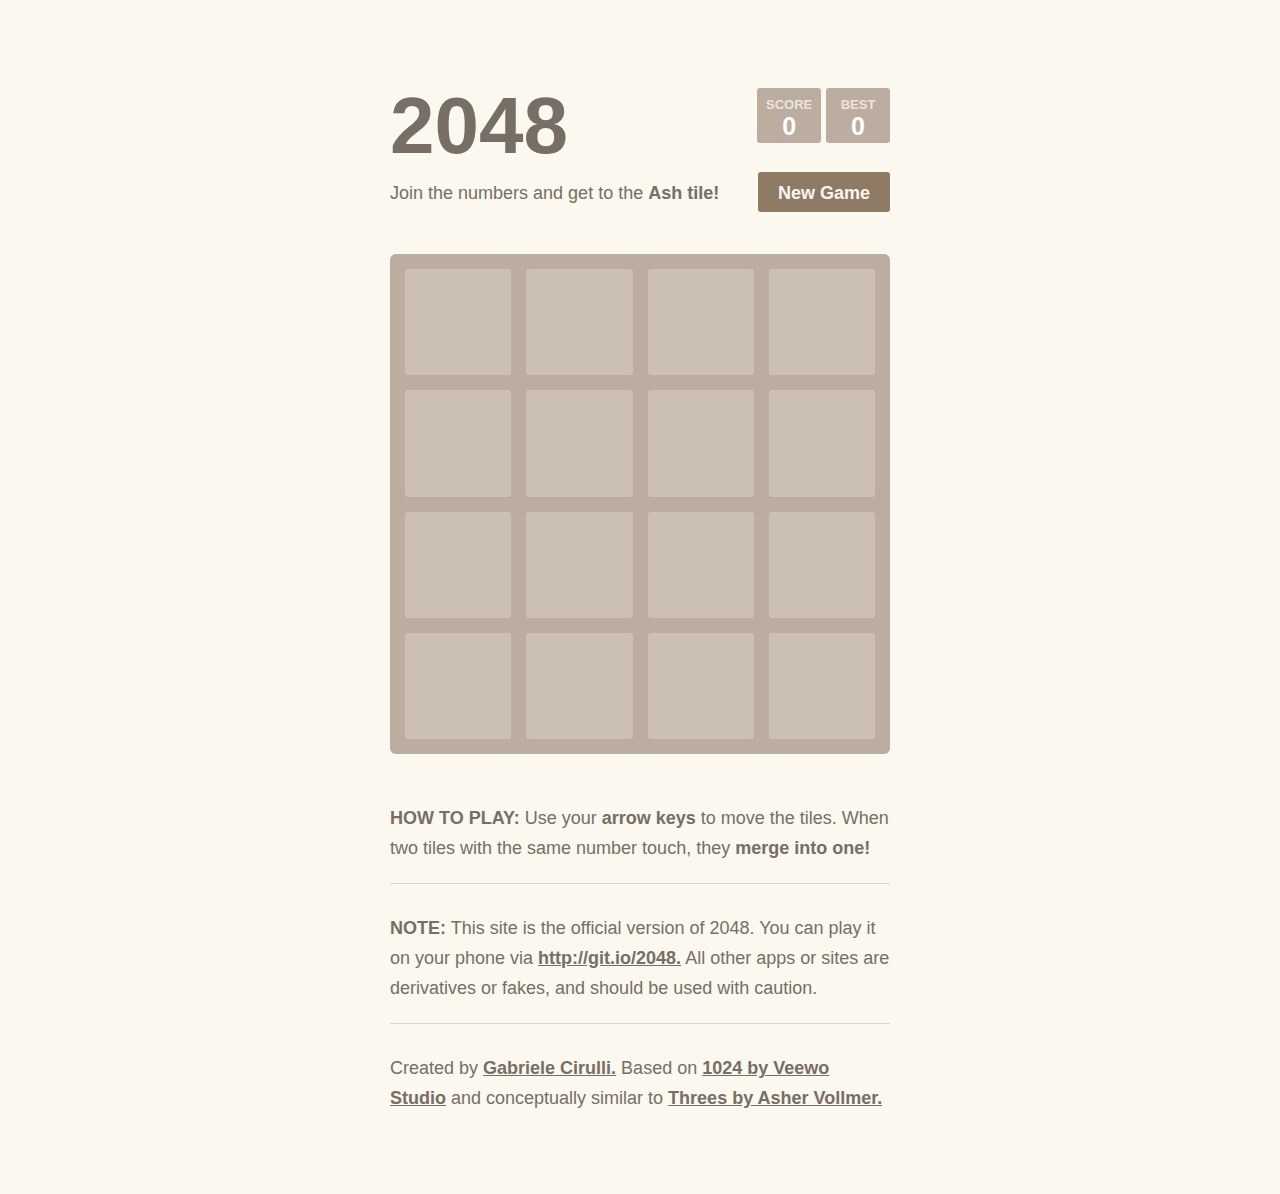
==== index.html @ f0ab25ad "Update index.html" ====
<!DOCTYPE html>
<html>
<head>
  <meta charset="utf-8">
  <title>2048</title>

  <link href="style/main.css" rel="stylesheet" type="text/css">
  <link rel="shortcut icon" href="favicon.ico">
  <link rel="apple-touch-icon" href="meta/apple-touch-icon.png">
  <link rel="apple-touch-startup-image" href="meta/apple-touch-startup-image-640x1096.png" media="(device-width: 320px) and (device-height: 568px) and (-webkit-device-pixel-ratio: 2)"> <!-- iPhone 5+ -->
  <link rel="apple-touch-startup-image" href="meta/apple-touch-startup-image-640x920.png"  media="(device-width: 320px) and (device-height: 480px) and (-webkit-device-pixel-ratio: 2)"> <!-- iPhone, retina -->
  <meta name="apple-mobile-web-app-capable" content="yes">
  <meta name="apple-mobile-web-app-status-bar-style" content="black">

  <meta name="HandheldFriendly" content="True">
  <meta name="MobileOptimized" content="320">
  <meta name="viewport" content="width=device-width, target-densitydpi=160dpi, initial-scale=1.0, maximum-scale=1, user-scalable=no, minimal-ui">
</head>
<body>
  <div class="container">
    <div class="heading">
      <h1 class="title">2048</h1>
      <div class="scores-container">
        <div class="score-container">0</div>
        <div class="best-container">0</div>
      </div>
    </div>

    <div class="above-game">
      <p class="game-intro">Join the numbers and get to the <strong>Ash tile!</strong></p>
      <a class="restart-button">New Game</a>
    </div>

    <div class="game-container">
      <div class="game-message">
        <p></p>
        <div class="lower">
	        <a class="keep-playing-button">Keep going</a>
          <a class="retry-button">Try again</a>
        </div>
      </div>

      <div class="grid-container">
        <div class="grid-row">
          <div class="grid-cell"></div>
          <div class="grid-cell"></div>
          <div class="grid-cell"></div>
          <div class="grid-cell"></div>
        </div>
        <div class="grid-row">
          <div class="grid-cell"></div>
          <div class="grid-cell"></div>
          <div class="grid-cell"></div>
          <div class="grid-cell"></div>
        </div>
        <div class="grid-row">
          <div class="grid-cell"></div>
          <div class="grid-cell"></div>
          <div class="grid-cell"></div>
          <div class="grid-cell"></div>
        </div>
        <div class="grid-row">
          <div class="grid-cell"></div>
          <div class="grid-cell"></div>
          <div class="grid-cell"></div>
          <div class="grid-cell"></div>
        </div>
      </div>

      <div class="tile-container">

      </div>
    </div>

    <p class="game-explanation">
      <strong class="important">How to play:</strong> Use your <strong>arrow keys</strong> to move the tiles. When two tiles with the same number touch, they <strong>merge into one!</strong>
    </p>
    <hr>
    <p>
    <strong class="important">Note:</strong> This site is the official version of 2048. You can play it on your phone via <a href="http://git.io/2048">http://git.io/2048.</a> All other apps or sites are derivatives or fakes, and should be used with caution.
    </p>
    <hr>
    <p>
    Created by <a href="http://gabrielecirulli.com" target="_blank">Gabriele Cirulli.</a> Based on <a href="https://itunes.apple.com/us/app/1024!/id823499224" target="_blank">1024 by Veewo Studio</a> and conceptually similar to <a href="http://asherv.com/threes/" target="_blank">Threes by Asher Vollmer.</a>
    </p>
  </div>

  <script src="js/bind_polyfill.js"></script>
  <script src="js/classlist_polyfill.js"></script>
  <script src="js/animframe_polyfill.js"></script>
  <script src="js/keyboard_input_manager.js"></script>
  <script src="js/html_actuator.js"></script>
  <script src="js/grid.js"></script>
  <script src="js/tile.js"></script>
  <script src="js/local_storage_manager.js"></script>
  <script src="js/game_manager.js"></script>
  <script src="js/application.js"></script>
</body>
</html>
---- style/main.css ----
@import url(fonts/clear-sans.css);
html, body {
  margin: 0;
  padding: 0;
  background: #faf8ef;
  color: #776e65;
  font-family: "Clear Sans", "Helvetica Neue", Arial, sans-serif;
  font-size: 18px; }

body {
  margin: 80px 0; }

.heading:after {
  content: "";
  display: block;
  clear: both; }

h1.title {
  font-size: 80px;
  font-weight: bold;
  margin: 0;
  display: block;
  float: left; }

@-webkit-keyframes move-up {
  0% {
    top: 25px;
    opacity: 1; }

  100% {
    top: -50px;
    opacity: 0; } }
@-moz-keyframes move-up {
  0% {
    top: 25px;
    opacity: 1; }

  100% {
    top: -50px;
    opacity: 0; } }
@keyframes move-up {
  0% {
    top: 25px;
    opacity: 1; }

  100% {
    top: -50px;
    opacity: 0; } }
.scores-container {
  float: right;
  text-align: right; }

.score-container, .best-container {
  position: relative;
  display: inline-block;
  background: #bbada0;
  padding: 15px 25px;
  font-size: 25px;
  height: 25px;
  line-height: 47px;
  font-weight: bold;
  border-radius: 3px;
  color: white;
  margin-top: 8px;
  text-align: center; }
  .score-container:after, .best-container:after {
    position: absolute;
    width: 100%;
    top: 10px;
    left: 0;
    text-transform: uppercase;
    font-size: 13px;
    line-height: 13px;
    text-align: center;
    color: #eee4da; }
  .score-container .score-addition, .best-container .score-addition {
    position: absolute;
    right: 30px;
    color: red;
    font-size: 25px;
    line-height: 25px;
    font-weight: bold;
    color: rgba(119, 110, 101, 0.9);
    z-index: 100;
    -webkit-animation: move-up 600ms ease-in;
    -moz-animation: move-up 600ms ease-in;
    animation: move-up 600ms ease-in;
    -webkit-animation-fill-mode: both;
    -moz-animation-fill-mode: both;
    animation-fill-mode: both; }

.score-container:after {
  content: "Score"; }

.best-container:after {
  content: "Best"; }

p {
  margin-top: 0;
  margin-bottom: 10px;
  line-height: 1.65; }

a {
  color: #776e65;
  font-weight: bold;
  text-decoration: underline;
  cursor: pointer; }

strong.important {
  text-transform: uppercase; }

hr {
  border: none;
  border-bottom: 1px solid #d8d4d0;
  margin-top: 20px;
  margin-bottom: 30px; }

.container {
  width: 500px;
  margin: 0 auto; }

@-webkit-keyframes fade-in {
  0% {
    opacity: 0; }

  100% {
    opacity: 1; } }
@-moz-keyframes fade-in {
  0% {
    opacity: 0; }

  100% {
    opacity: 1; } }
@keyframes fade-in {
  0% {
    opacity: 0; }

  100% {
    opacity: 1; } }
.game-container {
  margin-top: 40px;
  position: relative;
  padding: 15px;
  cursor: default;
  -webkit-touch-callout: none;
  -ms-touch-callout: none;
  -webkit-user-select: none;
  -moz-user-select: none;
  -ms-user-select: none;
  -ms-touch-action: none;
  touch-action: none;
  background: #bbada0;
  border-radius: 6px;
  width: 500px;
  height: 500px;
  -webkit-box-sizing: border-box;
  -moz-box-sizing: border-box;
  box-sizing: border-box; }
  .game-container .game-message {
    display: none;
    position: absolute;
    top: 0;
    right: 0;
    bottom: 0;
    left: 0;
    background: rgba(238, 228, 218, 0.5);
    z-index: 100;
    text-align: center;
    -webkit-animation: fade-in 800ms ease 1200ms;
    -moz-animation: fade-in 800ms ease 1200ms;
    animation: fade-in 800ms ease 1200ms;
    -webkit-animation-fill-mode: both;
    -moz-animation-fill-mode: both;
    animation-fill-mode: both; }
    .game-container .game-message p {
      font-size: 60px;
      font-weight: bold;
      height: 60px;
      line-height: 60px;
      margin-top: 222px; }
    .game-container .game-message .lower {
      display: block;
      margin-top: 59px; }
    .game-container .game-message a {
      display: inline-block;
      background: #8f7a66;
      border-radius: 3px;
      padding: 0 20px;
      text-decoration: none;
      color: #f9f6f2;
      height: 40px;
      line-height: 42px;
      margin-left: 9px; }
      .game-container .game-message a.keep-playing-button {
        display: none; }
    .game-container .game-message.game-won {
      background: rgba(237, 194, 46, 0.5);
      color: #f9f6f2; }
      .game-container .game-message.game-won a.keep-playing-button {
        display: inline-block; }
    .game-container .game-message.game-won, .game-container .game-message.game-over {
      display: block; }

.grid-container {
  position: absolute;
  z-index: 1; }

.grid-row {
  margin-bottom: 15px; }
  .grid-row:last-child {
    margin-bottom: 0; }
  .grid-row:after {
    content: "";
    display: block;
    clear: both; }

.grid-cell {
  width: 106.25px;
  height: 106.25px;
  margin-right: 15px;
  float: left;
  border-radius: 3px;
  background: rgba(238, 228, 218, 0.35); }
  .grid-cell:last-child {
    margin-right: 0; }

.tile-container {
  position: absolute;
  z-index: 2; }

.tile, .tile .tile-inner {
  width: 107px;
  height: 107px;
  line-height: 116.25px; }
.tile.tile-position-1-1 {
  -webkit-transform: translate(0px, 0px);
  -moz-transform: translate(0px, 0px);
  transform: translate(0px, 0px); }
.tile.tile-position-1-2 {
  -webkit-transform: translate(0px, 121px);
  -moz-transform: translate(0px, 121px);
  transform: translate(0px, 121px); }
.tile.tile-position-1-3 {
  -webkit-transform: translate(0px, 242px);
  -moz-transform: translate(0px, 242px);
  transform: translate(0px, 242px); }
.tile.tile-position-1-4 {
  -webkit-transform: translate(0px, 363px);
  -moz-transform: translate(0px, 363px);
  transform: translate(0px, 363px); }
.tile.tile-position-2-1 {
  -webkit-transform: translate(121px, 0px);
  -moz-transform: translate(121px, 0px);
  transform: translate(121px, 0px); }
.tile.tile-position-2-2 {
  -webkit-transform: translate(121px, 121px);
  -moz-transform: translate(121px, 121px);
  transform: translate(121px, 121px); }
.tile.tile-position-2-3 {
  -webkit-transform: translate(121px, 242px);
  -moz-transform: translate(121px, 242px);
  transform: translate(121px, 242px); }
.tile.tile-position-2-4 {
  -webkit-transform: translate(121px, 363px);
  -moz-transform: translate(121px, 363px);
  transform: translate(121px, 363px); }
.tile.tile-position-3-1 {
  -webkit-transform: translate(242px, 0px);
  -moz-transform: translate(242px, 0px);
  transform: translate(242px, 0px); }
.tile.tile-position-3-2 {
  -webkit-transform: translate(242px, 121px);
  -moz-transform: translate(242px, 121px);
  transform: translate(242px, 121px); }
.tile.tile-position-3-3 {
  -webkit-transform: translate(242px, 242px);
  -moz-transform: translate(242px, 242px);
  transform: translate(242px, 242px); }
.tile.tile-position-3-4 {
  -webkit-transform: translate(242px, 363px);
  -moz-transform: translate(242px, 363px);
  transform: translate(242px, 363px); }
.tile.tile-position-4-1 {
  -webkit-transform: translate(363px, 0px);
  -moz-transform: translate(363px, 0px);
  transform: translate(363px, 0px); }
.tile.tile-position-4-2 {
  -webkit-transform: translate(363px, 121px);
  -moz-transform: translate(363px, 121px);
  transform: translate(363px, 121px); }
.tile.tile-position-4-3 {
  -webkit-transform: translate(363px, 242px);
  -moz-transform: translate(363px, 242px);
  transform: translate(363px, 242px); }
.tile.tile-position-4-4 {
  -webkit-transform: translate(363px, 363px);
  -moz-transform: translate(363px, 363px);
  transform: translate(363px, 363px); }

.tile {
  position: absolute;
  -webkit-transition: 100ms ease-in-out;
  -moz-transition: 100ms ease-in-out;
  transition: 100ms ease-in-out;
  -webkit-transition-property: -webkit-transform;
  -moz-transition-property: -moz-transform;
  transition-property: transform; }
  .tile .tile-inner {
    border-radius: 3px;
    background: #eee4da;
    text-align: center;
    font-weight: bold;
    z-index: 10;
    font-size: 55px; }
  .tile.tile-2 .tile-inner {
    /*background: #eee4da;*/
    background: url(../style/my/1.jpg);
    box-shadow: 0 0 30px 10px rgba(243, 215, 116, 0), inset 0 0 0 1px rgba(255, 255, 255, 0); }
  .tile.tile-4 .tile-inner {
    /*background: #ede0c8;*/
    background: url(../style/my/2.jpg);
    box-shadow: 0 0 30px 10px rgba(243, 215, 116, 0), inset 0 0 0 1px rgba(255, 255, 255, 0); }
  .tile.tile-8 .tile-inner {
    color: #f9f6f2;
    /*background: #f2b179;*/
    background: url(../style/my/3.jpg); }
  .tile.tile-16 .tile-inner {
    color: #f9f6f2;
    /*background: #f59563;*/
    background: url(../style/my/4.jpg); }
  .tile.tile-32 .tile-inner {
    color: #f9f6f2;
   /*background: #f67c5f;*/ 
    background: url(../style/my/5.jpg);}
  .tile.tile-64 .tile-inner {
    color: #f9f6f2;
    /*background: #f65e3b;*/
    background: url(../style/my/6.jpg); }
  .tile.tile-128 .tile-inner {
    color: #f9f6f2;
    /*background: #edcf72;*/
    background: url(../style/my/7.jpg);
    box-shadow: 0 0 30px 10px rgba(243, 215, 116, 0.2381), inset 0 0 0 1px rgba(255, 255, 255, 0.14286);
    font-size: 45px; }
    @media screen and (max-width: 520px) {
      .tile.tile-128 .tile-inner {
        font-size: 25px; } }
  .tile.tile-256 .tile-inner {
    color: #f9f6f2;
   /*background: #edcc61;*/
    background: url(../style/my/8.jpg);
    box-shadow: 0 0 30px 10px rgba(243, 215, 116, 0.31746), inset 0 0 0 1px rgba(255, 255, 255, 0.19048);
    font-size: 45px; }
    @media screen and (max-width: 520px) {
      .tile.tile-256 .tile-inner {
        font-size: 25px; } }
  .tile.tile-512 .tile-inner {
    color: #f9f6f2;
   /* background: #edc850;*/
    background: url(../style/my/9.jpg);
    box-shadow: 0 0 30px 10px rgba(243, 215, 116, 0.39683), inset 0 0 0 1px rgba(255, 255, 255, 0.2381);
    font-size: 45px; }
    @media screen and (max-width: 520px) {
      .tile.tile-512 .tile-inner {
        font-size: 25px; } }
  .tile.tile-1024 .tile-inner {
    color: #f9f6f2;
   /* background: #edc53f;*/
    background: url(../style/my/10.jpg);
    box-shadow: 0 0 30px 10px rgba(243, 215, 116, 0.47619), inset 0 0 0 1px rgba(255, 255, 255, 0.28571);
    font-size: 35px; }
    @media screen and (max-width: 520px) {
      .tile.tile-1024 .tile-inner {
        font-size: 15px; } }
  .tile.tile-2048 .tile-inner {
    color: #f9f6f2;
   /*background: #edc22e;*/
    background: url(../style/my/11.jpg);
    box-shadow: 0 0 30px 10px rgba(243, 215, 116, 0.55556), inset 0 0 0 1px rgba(255, 255, 255, 0.33333);
    font-size: 35px; }
    @media screen and (max-width: 520px) {
      .tile.tile-2048 .tile-inner {
        font-size: 15px; } }
  .tile.tile-super .tile-inner {
    color: #f9f6f2;
    //background: #3c3a32;
    background: url(../style/my/12.jpg);
    font-size: 30px; }
    @media screen and (max-width: 520px) {
      .tile.tile-super .tile-inner {
        font-size: 10px; } }

@-webkit-keyframes appear {
  0% {
    opacity: 0;
    -webkit-transform: scale(0);
    -moz-transform: scale(0);
    transform: scale(0); }

  100% {
    opacity: 1;
    -webkit-transform: scale(1);
    -moz-transform: scale(1);
    transform: scale(1); } }
@-moz-keyframes appear {
  0% {
    opacity: 0;
    -webkit-transform: scale(0);
    -moz-transform: scale(0);
    transform: scale(0); }

  100% {
    opacity: 1;
    -webkit-transform: scale(1);
    -moz-transform: scale(1);
    transform: scale(1); } }
@keyframes appear {
  0% {
    opacity: 0;
    -webkit-transform: scale(0);
    -moz-transform: scale(0);
    transform: scale(0); }

  100% {
    opacity: 1;
    -webkit-transform: scale(1);
    -moz-transform: scale(1);
    transform: scale(1); } }
.tile-new .tile-inner {
  -webkit-animation: appear 200ms ease 100ms;
  -moz-animation: appear 200ms ease 100ms;
  animation: appear 200ms ease 100ms;
  -webkit-animation-fill-mode: backwards;
  -moz-animation-fill-mode: backwards;
  animation-fill-mode: backwards; }

@-webkit-keyframes pop {
  0% {
    -webkit-transform: scale(0);
    -moz-transform: scale(0);
    transform: scale(0); }

  50% {
    -webkit-transform: scale(1.2);
    -moz-transform: scale(1.2);
    transform: scale(1.2); }

  100% {
    -webkit-transform: scale(1);
    -moz-transform: scale(1);
    transform: scale(1); } }
@-moz-keyframes pop {
  0% {
    -webkit-transform: scale(0);
    -moz-transform: scale(0);
    transform: scale(0); }

  50% {
    -webkit-transform: scale(1.2);
    -moz-transform: scale(1.2);
    transform: scale(1.2); }

  100% {
    -webkit-transform: scale(1);
    -moz-transform: scale(1);
    transform: scale(1); } }
@keyframes pop {
  0% {
    -webkit-transform: scale(0);
    -moz-transform: scale(0);
    transform: scale(0); }

  50% {
    -webkit-transform: scale(1.2);
    -moz-transform: scale(1.2);
    transform: scale(1.2); }

  100% {
    -webkit-transform: scale(1);
    -moz-transform: scale(1);
    transform: scale(1); } }
.tile-merged .tile-inner {
  z-index: 20;
  -webkit-animation: pop 200ms ease 100ms;
  -moz-animation: pop 200ms ease 100ms;
  animation: pop 200ms ease 100ms;
  -webkit-animation-fill-mode: backwards;
  -moz-animation-fill-mode: backwards;
  animation-fill-mode: backwards; }

.above-game:after {
  content: "";
  display: block;
  clear: both; }

.game-intro {
  float: left;
  line-height: 42px;
  margin-bottom: 0; }

.restart-button {
  display: inline-block;
  background: #8f7a66;
  border-radius: 3px;
  padding: 0 20px;
  text-decoration: none;
  color: #f9f6f2;
  height: 40px;
  line-height: 42px;
  display: block;
  text-align: center;
  float: right; }

.game-explanation {
  margin-top: 50px; }

@media screen and (max-width: 520px) {
  html, body {
    font-size: 15px; }

  body {
    margin: 20px 0;
    padding: 0 20px; }

  h1.title {
    font-size: 27px;
    margin-top: 15px; }

  .container {
    width: 280px;
    margin: 0 auto; }

  .score-container, .best-container {
    margin-top: 0;
    padding: 15px 10px;
    min-width: 40px; }

  .heading {
    margin-bottom: 10px; }

  .game-intro {
    width: 55%;
    display: block;
    box-sizing: border-box;
    line-height: 1.65; }

  .restart-button {
    width: 42%;
    padding: 0;
    display: block;
    box-sizing: border-box;
    margin-top: 2px; }

  .game-container {
    margin-top: 17px;
    position: relative;
    padding: 10px;
    cursor: default;
    -webkit-touch-callout: none;
    -ms-touch-callout: none;
    -webkit-user-select: none;
    -moz-user-select: none;
    -ms-user-select: none;
    -ms-touch-action: none;
    touch-action: none;
    background: #bbada0;
    border-radius: 6px;
    width: 280px;
    height: 280px;
    -webkit-box-sizing: border-box;
    -moz-box-sizing: border-box;
    box-sizing: border-box; }
    .game-container .game-message {
      display: none;
      position: absolute;
      top: 0;
      right: 0;
      bottom: 0;
      left: 0;
      background: rgba(238, 228, 218, 0.5);
      z-index: 100;
      text-align: center;
      -webkit-animation: fade-in 800ms ease 1200ms;
      -moz-animation: fade-in 800ms ease 1200ms;
      animation: fade-in 800ms ease 1200ms;
      -webkit-animation-fill-mode: both;
      -moz-animation-fill-mode: both;
      animation-fill-mode: both; }
      .game-container .game-message p {
        font-size: 60px;
        font-weight: bold;
        height: 60px;
        line-height: 60px;
        margin-top: 222px; }
      .game-container .game-message .lower {
        display: block;
        margin-top: 59px; }
      .game-container .game-message a {
        display: inline-block;
        background: #8f7a66;
        border-radius: 3px;
        padding: 0 20px;
        text-decoration: none;
        color: #f9f6f2;
        height: 40px;
        line-height: 42px;
        margin-left: 9px; }
        .game-container .game-message a.keep-playing-button {
          display: none; }
      .game-container .game-message.game-won {
        background: rgba(237, 194, 46, 0.5);
        color: #f9f6f2; }
        .game-container .game-message.game-won a.keep-playing-button {
          display: inline-block; }
      .game-container .game-message.game-won, .game-container .game-message.game-over {
        display: block; }

  .grid-container {
    position: absolute;
    z-index: 1; }

  .grid-row {
    margin-bottom: 10px; }
    .grid-row:last-child {
      margin-bottom: 0; }
    .grid-row:after {
      content: "";
      display: block;
      clear: both; }

  .grid-cell {
    width: 57.5px;
    height: 57.5px;
    margin-right: 10px;
    float: left;
    border-radius: 3px;
    background: rgba(238, 228, 218, 0.35); }
    .grid-cell:last-child {
      margin-right: 0; }

  .tile-container {
    position: absolute;
    z-index: 2; }

  .tile, .tile .tile-inner {
    width: 58px;
    height: 58px;
    line-height: 67.5px; }
  .tile.tile-position-1-1 {
    -webkit-transform: translate(0px, 0px);
    -moz-transform: translate(0px, 0px);
    transform: translate(0px, 0px); }
  .tile.tile-position-1-2 {
    -webkit-transform: translate(0px, 67px);
    -moz-transform: translate(0px, 67px);
    transform: translate(0px, 67px); }
  .tile.tile-position-1-3 {
    -webkit-transform: translate(0px, 135px);
    -moz-transform: translate(0px, 135px);
    transform: translate(0px, 135px); }
  .tile.tile-position-1-4 {
    -webkit-transform: translate(0px, 202px);
    -moz-transform: translate(0px, 202px);
    transform: translate(0px, 202px); }
  .tile.tile-position-2-1 {
    -webkit-transform: translate(67px, 0px);
    -moz-transform: translate(67px, 0px);
    transform: translate(67px, 0px); }
  .tile.tile-position-2-2 {
    -webkit-transform: translate(67px, 67px);
    -moz-transform: translate(67px, 67px);
    transform: translate(67px, 67px); }
  .tile.tile-position-2-3 {
    -webkit-transform: translate(67px, 135px);
    -moz-transform: translate(67px, 135px);
    transform: translate(67px, 135px); }
  .tile.tile-position-2-4 {
    -webkit-transform: translate(67px, 202px);
    -moz-transform: translate(67px, 202px);
    transform: translate(67px, 202px); }
  .tile.tile-position-3-1 {
    -webkit-transform: translate(135px, 0px);
    -moz-transform: translate(135px, 0px);
    transform: translate(135px, 0px); }
  .tile.tile-position-3-2 {
    -webkit-transform: translate(135px, 67px);
    -moz-transform: translate(135px, 67px);
    transform: translate(135px, 67px); }
  .tile.tile-position-3-3 {
    -webkit-transform: translate(135px, 135px);
    -moz-transform: translate(135px, 135px);
    transform: translate(135px, 135px); }
  .tile.tile-position-3-4 {
    -webkit-transform: translate(135px, 202px);
    -moz-transform: translate(135px, 202px);
    transform: translate(135px, 202px); }
  .tile.tile-position-4-1 {
    -webkit-transform: translate(202px, 0px);
    -moz-transform: translate(202px, 0px);
    transform: translate(202px, 0px); }
  .tile.tile-position-4-2 {
    -webkit-transform: translate(202px, 67px);
    -moz-transform: translate(202px, 67px);
    transform: translate(202px, 67px); }
  .tile.tile-position-4-3 {
    -webkit-transform: translate(202px, 135px);
    -moz-transform: translate(202px, 135px);
    transform: translate(202px, 135px); }
  .tile.tile-position-4-4 {
    -webkit-transform: translate(202px, 202px);
    -moz-transform: translate(202px, 202px);
    transform: translate(202px, 202px); }

  .tile .tile-inner {
    font-size: 35px; }

  .game-message p {
    font-size: 30px !important;
    height: 30px !important;
    line-height: 30px !important;
    margin-top: 90px !important; }
  .game-message .lower {
    margin-top: 30px !important; } }
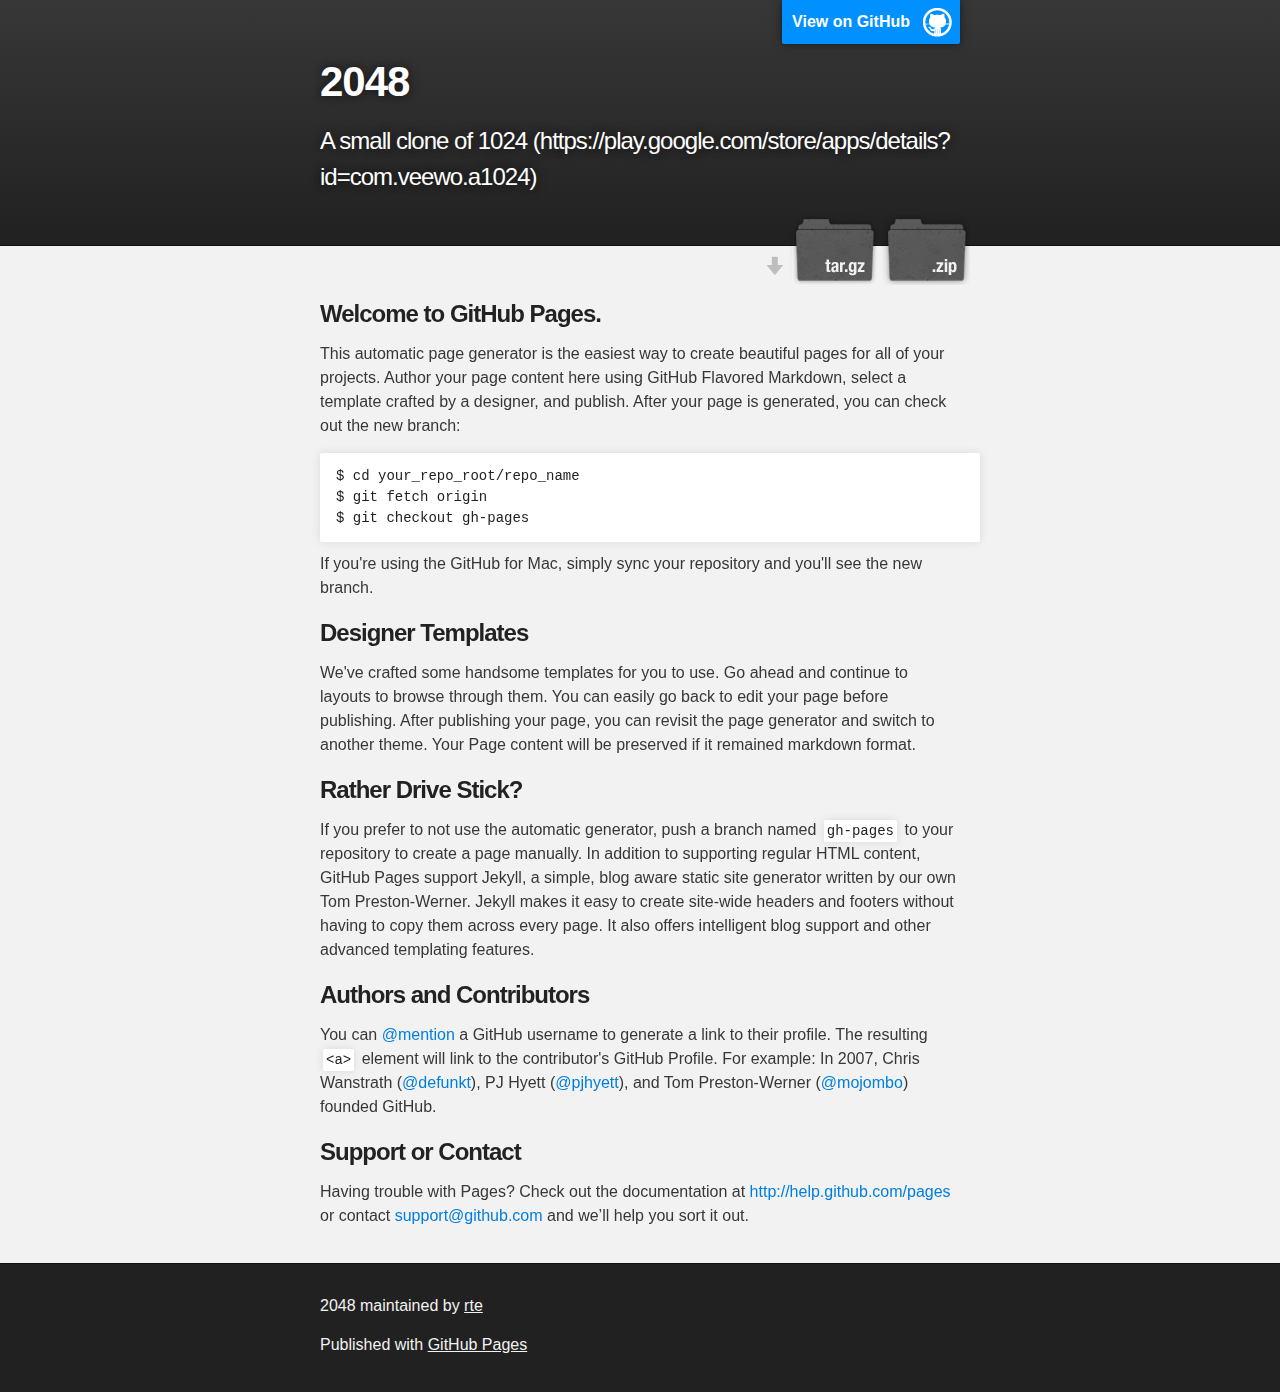
==== commit 057b9be1: "Create gh-pages branch via GitHub" ====
--- a/index.html
+++ b/index.html
@@ -1,99 +1,79 @@
 <!DOCTYPE html>
 <html>
-<head>
-  <meta charset="utf-8">
-  <title>2048</title>
 
-  <link href="style/main.css" rel="stylesheet" type="text/css">
-  <link rel="shortcut icon" href="favicon.ico">
-  <link rel="apple-touch-icon" href="meta/apple-touch-icon.png">
-  <link rel="apple-touch-startup-image" href="meta/apple-touch-startup-image-640x1096.png" media="(device-width: 320px) and (device-height: 568px) and (-webkit-device-pixel-ratio: 2)"> <!-- iPhone 5+ -->
-  <link rel="apple-touch-startup-image" href="meta/apple-touch-startup-image-640x920.png"  media="(device-width: 320px) and (device-height: 480px) and (-webkit-device-pixel-ratio: 2)"> <!-- iPhone, retina -->
-  <meta name="apple-mobile-web-app-capable" content="yes">
-  <meta name="apple-mobile-web-app-status-bar-style" content="black">
+  <head>
+    <meta charset='utf-8' />
+    <meta http-equiv="X-UA-Compatible" content="chrome=1" />
+    <meta name="description" content="2048 : A small clone of 1024 (https://play.google.com/store/apps/details?id=com.veewo.a1024)" />
 
-  <meta name="HandheldFriendly" content="True">
-  <meta name="MobileOptimized" content="320">
-  <meta name="viewport" content="width=device-width, target-densitydpi=160dpi, initial-scale=1.0, maximum-scale=1, user-scalable=no, minimal-ui">
-</head>
-<body>
-  <div class="container">
-    <div class="heading">
-      <h1 class="title">2048</h1>
-      <div class="scores-container">
-        <div class="score-container">0</div>
-        <div class="best-container">0</div>
-      </div>
+    <link rel="stylesheet" type="text/css" media="screen" href="stylesheets/stylesheet.css">
+
+    <title>2048</title>
+  </head>
+
+  <body>
+
+    <!-- HEADER -->
+    <div id="header_wrap" class="outer">
+        <header class="inner">
+          <a id="forkme_banner" href="https://github.com/rte/2048">View on GitHub</a>
+
+          <h1 id="project_title">2048</h1>
+          <h2 id="project_tagline">A small clone of 1024 (https://play.google.com/store/apps/details?id=com.veewo.a1024)</h2>
+
+            <section id="downloads">
+              <a class="zip_download_link" href="https://github.com/rte/2048/zipball/master">Download this project as a .zip file</a>
+              <a class="tar_download_link" href="https://github.com/rte/2048/tarball/master">Download this project as a tar.gz file</a>
+            </section>
+        </header>
     </div>
 
-    <div class="above-game">
-      <p class="game-intro">Join the numbers and get to the <strong>Ash tile!</strong></p>
-      <a class="restart-button">New Game</a>
+    <!-- MAIN CONTENT -->
+    <div id="main_content_wrap" class="outer">
+      <section id="main_content" class="inner">
+        <h3>
+<a name="welcome-to-github-pages" class="anchor" href="#welcome-to-github-pages"><span class="octicon octicon-link"></span></a>Welcome to GitHub Pages.</h3>
+
+<p>This automatic page generator is the easiest way to create beautiful pages for all of your projects. Author your page content here using GitHub Flavored Markdown, select a template crafted by a designer, and publish. After your page is generated, you can check out the new branch:</p>
+
+<pre><code>$ cd your_repo_root/repo_name
+$ git fetch origin
+$ git checkout gh-pages
+</code></pre>
+
+<p>If you're using the GitHub for Mac, simply sync your repository and you'll see the new branch.</p>
+
+<h3>
+<a name="designer-templates" class="anchor" href="#designer-templates"><span class="octicon octicon-link"></span></a>Designer Templates</h3>
+
+<p>We've crafted some handsome templates for you to use. Go ahead and continue to layouts to browse through them. You can easily go back to edit your page before publishing. After publishing your page, you can revisit the page generator and switch to another theme. Your Page content will be preserved if it remained markdown format.</p>
+
+<h3>
+<a name="rather-drive-stick" class="anchor" href="#rather-drive-stick"><span class="octicon octicon-link"></span></a>Rather Drive Stick?</h3>
+
+<p>If you prefer to not use the automatic generator, push a branch named <code>gh-pages</code> to your repository to create a page manually. In addition to supporting regular HTML content, GitHub Pages support Jekyll, a simple, blog aware static site generator written by our own Tom Preston-Werner. Jekyll makes it easy to create site-wide headers and footers without having to copy them across every page. It also offers intelligent blog support and other advanced templating features.</p>
+
+<h3>
+<a name="authors-and-contributors" class="anchor" href="#authors-and-contributors"><span class="octicon octicon-link"></span></a>Authors and Contributors</h3>
+
+<p>You can <a href="https://github.com/blog/821" class="user-mention">@mention</a> a GitHub username to generate a link to their profile. The resulting <code>&lt;a&gt;</code> element will link to the contributor's GitHub Profile. For example: In 2007, Chris Wanstrath (<a href="https://github.com/defunkt" class="user-mention">@defunkt</a>), PJ Hyett (<a href="https://github.com/pjhyett" class="user-mention">@pjhyett</a>), and Tom Preston-Werner (<a href="https://github.com/mojombo" class="user-mention">@mojombo</a>) founded GitHub.</p>
+
+<h3>
+<a name="support-or-contact" class="anchor" href="#support-or-contact"><span class="octicon octicon-link"></span></a>Support or Contact</h3>
+
+<p>Having trouble with Pages? Check out the documentation at <a href="http://help.github.com/pages">http://help.github.com/pages</a> or contact <a href="mailto:support@github.com">support@github.com</a> and we’ll help you sort it out.</p>
+      </section>
     </div>
 
-    <div class="game-container">
-      <div class="game-message">
-        <p></p>
-        <div class="lower">
-	        <a class="keep-playing-button">Keep going</a>
-          <a class="retry-button">Try again</a>
-        </div>
-      </div>
-
-      <div class="grid-container">
-        <div class="grid-row">
-          <div class="grid-cell"></div>
-          <div class="grid-cell"></div>
-          <div class="grid-cell"></div>
-          <div class="grid-cell"></div>
-        </div>
-        <div class="grid-row">
-          <div class="grid-cell"></div>
-          <div class="grid-cell"></div>
-          <div class="grid-cell"></div>
-          <div class="grid-cell"></div>
-        </div>
-        <div class="grid-row">
-          <div class="grid-cell"></div>
-          <div class="grid-cell"></div>
-          <div class="grid-cell"></div>
-          <div class="grid-cell"></div>
-        </div>
-        <div class="grid-row">
-          <div class="grid-cell"></div>
-          <div class="grid-cell"></div>
-          <div class="grid-cell"></div>
-          <div class="grid-cell"></div>
-        </div>
-      </div>
-
-      <div class="tile-container">
-
-      </div>
+    <!-- FOOTER  -->
+    <div id="footer_wrap" class="outer">
+      <footer class="inner">
+        <p class="copyright">2048 maintained by <a href="https://github.com/rte">rte</a></p>
+        <p>Published with <a href="http://pages.github.com">GitHub Pages</a></p>
+      </footer>
     </div>
 
-    <p class="game-explanation">
-      <strong class="important">How to play:</strong> Use your <strong>arrow keys</strong> to move the tiles. When two tiles with the same number touch, they <strong>merge into one!</strong>
-    </p>
-    <hr>
-    <p>
-    <strong class="important">Note:</strong> This site is the official version of 2048. You can play it on your phone via <a href="http://git.io/2048">http://git.io/2048.</a> All other apps or sites are derivatives or fakes, and should be used with caution.
-    </p>
-    <hr>
-    <p>
-    Created by <a href="http://gabrielecirulli.com" target="_blank">Gabriele Cirulli.</a> Based on <a href="https://itunes.apple.com/us/app/1024!/id823499224" target="_blank">1024 by Veewo Studio</a> and conceptually similar to <a href="http://asherv.com/threes/" target="_blank">Threes by Asher Vollmer.</a>
-    </p>
-  </div>
+    
 
-  <script src="js/bind_polyfill.js"></script>
-  <script src="js/classlist_polyfill.js"></script>
-  <script src="js/animframe_polyfill.js"></script>
-  <script src="js/keyboard_input_manager.js"></script>
-  <script src="js/html_actuator.js"></script>
-  <script src="js/grid.js"></script>
-  <script src="js/tile.js"></script>
-  <script src="js/local_storage_manager.js"></script>
-  <script src="js/game_manager.js"></script>
-  <script src="js/application.js"></script>
-</body>
+  </body>
 </html>
--- a/stylesheets/stylesheet.css
+++ b/stylesheets/stylesheet.css
@@ -0,0 +1,423 @@
+/*******************************************************************************
+Slate Theme for GitHub Pages
+by Jason Costello, @jsncostello
+*******************************************************************************/
+
+@import url(pygment_trac.css);
+
+/*******************************************************************************
+MeyerWeb Reset
+*******************************************************************************/
+
+html, body, div, span, applet, object, iframe,
+h1, h2, h3, h4, h5, h6, p, blockquote, pre,
+a, abbr, acronym, address, big, cite, code,
+del, dfn, em, img, ins, kbd, q, s, samp,
+small, strike, strong, sub, sup, tt, var,
+b, u, i, center,
+dl, dt, dd, ol, ul, li,
+fieldset, form, label, legend,
+table, caption, tbody, tfoot, thead, tr, th, td,
+article, aside, canvas, details, embed,
+figure, figcaption, footer, header, hgroup,
+menu, nav, output, ruby, section, summary,
+time, mark, audio, video {
+  margin: 0;
+  padding: 0;
+  border: 0;
+  font: inherit;
+  vertical-align: baseline;
+}
+
+/* HTML5 display-role reset for older browsers */
+article, aside, details, figcaption, figure,
+footer, header, hgroup, menu, nav, section {
+  display: block;
+}
+
+ol, ul {
+  list-style: none;
+}
+
+table {
+  border-collapse: collapse;
+  border-spacing: 0;
+}
+
+/*******************************************************************************
+Theme Styles
+*******************************************************************************/
+
+body {
+  box-sizing: border-box;
+  color:#373737;
+  background: #212121;
+  font-size: 16px;
+  font-family: 'Myriad Pro', Calibri, Helvetica, Arial, sans-serif;
+  line-height: 1.5;
+  -webkit-font-smoothing: antialiased;
+}
+
+h1, h2, h3, h4, h5, h6 {
+  margin: 10px 0;
+  font-weight: 700;
+  color:#222222;
+  font-family: 'Lucida Grande', 'Calibri', Helvetica, Arial, sans-serif;
+  letter-spacing: -1px;
+}
+
+h1 {
+  font-size: 36px;
+  font-weight: 700;
+}
+
+h2 {
+  padding-bottom: 10px;
+  font-size: 32px;
+  background: url('../images/bg_hr.png') repeat-x bottom;
+}
+
+h3 {
+  font-size: 24px;
+}
+
+h4 {
+  font-size: 21px;
+}
+
+h5 {
+  font-size: 18px;
+}
+
+h6 {
+  font-size: 16px;
+}
+
+p {
+  margin: 10px 0 15px 0;
+}
+
+footer p {
+  color: #f2f2f2;
+}
+
+a {
+  text-decoration: none;
+  color: #007edf;
+  text-shadow: none;
+
+  transition: color 0.5s ease;
+  transition: text-shadow 0.5s ease;
+  -webkit-transition: color 0.5s ease;
+  -webkit-transition: text-shadow 0.5s ease;
+  -moz-transition: color 0.5s ease;
+  -moz-transition: text-shadow 0.5s ease;
+  -o-transition: color 0.5s ease;
+  -o-transition: text-shadow 0.5s ease;
+  -ms-transition: color 0.5s ease;
+  -ms-transition: text-shadow 0.5s ease;
+}
+
+a:hover, a:focus {text-decoration: underline;}
+
+footer a {
+  color: #F2F2F2;
+  text-decoration: underline;
+}
+
+em {
+  font-style: italic;
+}
+
+strong {
+  font-weight: bold;
+}
+
+img {
+  position: relative;
+  margin: 0 auto;
+  max-width: 739px;
+  padding: 5px;
+  margin: 10px 0 10px 0;
+  border: 1px solid #ebebeb;
+
+  box-shadow: 0 0 5px #ebebeb;
+  -webkit-box-shadow: 0 0 5px #ebebeb;
+  -moz-box-shadow: 0 0 5px #ebebeb;
+  -o-box-shadow: 0 0 5px #ebebeb;
+  -ms-box-shadow: 0 0 5px #ebebeb;
+}
+
+p img {
+  display: inline;
+  margin: 0;
+  padding: 0;
+  vertical-align: middle;
+  text-align: center;
+  border: none;
+}
+
+pre, code {
+  width: 100%;
+  color: #222;
+  background-color: #fff;
+
+  font-family: Monaco, "Bitstream Vera Sans Mono", "Lucida Console", Terminal, monospace;
+  font-size: 14px;
+
+  border-radius: 2px;
+  -moz-border-radius: 2px;
+  -webkit-border-radius: 2px;
+}
+
+pre {
+  width: 100%;
+  padding: 10px;
+  box-shadow: 0 0 10px rgba(0,0,0,.1);
+  overflow: auto;
+}
+
+code {
+  padding: 3px;
+  margin: 0 3px;
+  box-shadow: 0 0 10px rgba(0,0,0,.1);
+}
+
+pre code {
+  display: block;
+  box-shadow: none;
+}
+
+blockquote {
+  color: #666;
+  margin-bottom: 20px;
+  padding: 0 0 0 20px;
+  border-left: 3px solid #bbb;
+}
+
+
+ul, ol, dl {
+  margin-bottom: 15px
+}
+
+ul {
+  list-style: inside;
+  padding-left: 20px;
+}
+
+ol {
+  list-style: decimal inside;
+  padding-left: 20px;
+}
+
+dl dt {
+  font-weight: bold;
+}
+
+dl dd {
+  padding-left: 20px;
+  font-style: italic;
+}
+
+dl p {
+  padding-left: 20px;
+  font-style: italic;
+}
+
+hr {
+  height: 1px;
+  margin-bottom: 5px;
+  border: none;
+  background: url('../images/bg_hr.png') repeat-x center;
+}
+
+table {
+  border: 1px solid #373737;
+  margin-bottom: 20px;
+  text-align: left;
+ }
+
+th {
+  font-family: 'Lucida Grande', 'Helvetica Neue', Helvetica, Arial, sans-serif;
+  padding: 10px;
+  background: #373737;
+  color: #fff;
+ }
+
+td {
+  padding: 10px;
+  border: 1px solid #373737;
+ }
+
+form {
+  background: #f2f2f2;
+  padding: 20px;
+}
+
+/*******************************************************************************
+Full-Width Styles
+*******************************************************************************/
+
+.outer {
+  width: 100%;
+}
+
+.inner {
+  position: relative;
+  max-width: 640px;
+  padding: 20px 10px;
+  margin: 0 auto;
+}
+
+#forkme_banner {
+  display: block;
+  position: absolute;
+  top:0;
+  right: 10px;
+  z-index: 10;
+  padding: 10px 50px 10px 10px;
+  color: #fff;
+  background: url('../images/blacktocat.png') #0090ff no-repeat 95% 50%;
+  font-weight: 700;
+  box-shadow: 0 0 10px rgba(0,0,0,.5);
+  border-bottom-left-radius: 2px;
+  border-bottom-right-radius: 2px;
+}
+
+#header_wrap {
+  background: #212121;
+  background: -moz-linear-gradient(top, #373737, #212121);
+  background: -webkit-linear-gradient(top, #373737, #212121);
+  background: -ms-linear-gradient(top, #373737, #212121);
+  background: -o-linear-gradient(top, #373737, #212121);
+  background: linear-gradient(top, #373737, #212121);
+}
+
+#header_wrap .inner {
+  padding: 50px 10px 30px 10px;
+}
+
+#project_title {
+  margin: 0;
+  color: #fff;
+  font-size: 42px;
+  font-weight: 700;
+  text-shadow: #111 0px 0px 10px;
+}
+
+#project_tagline {
+  color: #fff;
+  font-size: 24px;
+  font-weight: 300;
+  background: none;
+  text-shadow: #111 0px 0px 10px;
+}
+
+#downloads {
+  position: absolute;
+  width: 210px;
+  z-index: 10;
+  bottom: -40px;
+  right: 0;
+  height: 70px;
+  background: url('../images/icon_download.png') no-repeat 0% 90%;
+}
+
+.zip_download_link {
+  display: block;
+  float: right;
+  width: 90px;
+  height:70px;
+  text-indent: -5000px;
+  overflow: hidden;
+  background: url(../images/sprite_download.png) no-repeat bottom left;
+}
+
+.tar_download_link {
+  display: block;
+  float: right;
+  width: 90px;
+  height:70px;
+  text-indent: -5000px;
+  overflow: hidden;
+  background: url(../images/sprite_download.png) no-repeat bottom right;
+  margin-left: 10px;
+}
+
+.zip_download_link:hover {
+  background: url(../images/sprite_download.png) no-repeat top left;
+}
+
+.tar_download_link:hover {
+  background: url(../images/sprite_download.png) no-repeat top right;
+}
+
+#main_content_wrap {
+  background: #f2f2f2;
+  border-top: 1px solid #111;
+  border-bottom: 1px solid #111;
+}
+
+#main_content {
+  padding-top: 40px;
+}
+
+#footer_wrap {
+  background: #212121;
+}
+
+
+
+/*******************************************************************************
+Small Device Styles
+*******************************************************************************/
+
+@media screen and (max-width: 480px) {
+  body {
+    font-size:14px;
+  }
+
+  #downloads {
+    display: none;
+  }
+
+  .inner {
+    min-width: 320px;
+    max-width: 480px;
+  }
+
+  #project_title {
+  font-size: 32px;
+  }
+
+  h1 {
+    font-size: 28px;
+  }
+
+  h2 {
+    font-size: 24px;
+  }
+
+  h3 {
+    font-size: 21px;
+  }
+
+  h4 {
+    font-size: 18px;
+  }
+
+  h5 {
+    font-size: 14px;
+  }
+
+  h6 {
+    font-size: 12px;
+  }
+
+  code, pre {
+    min-width: 320px;
+    max-width: 480px;
+    font-size: 11px;
+  }
+
+}
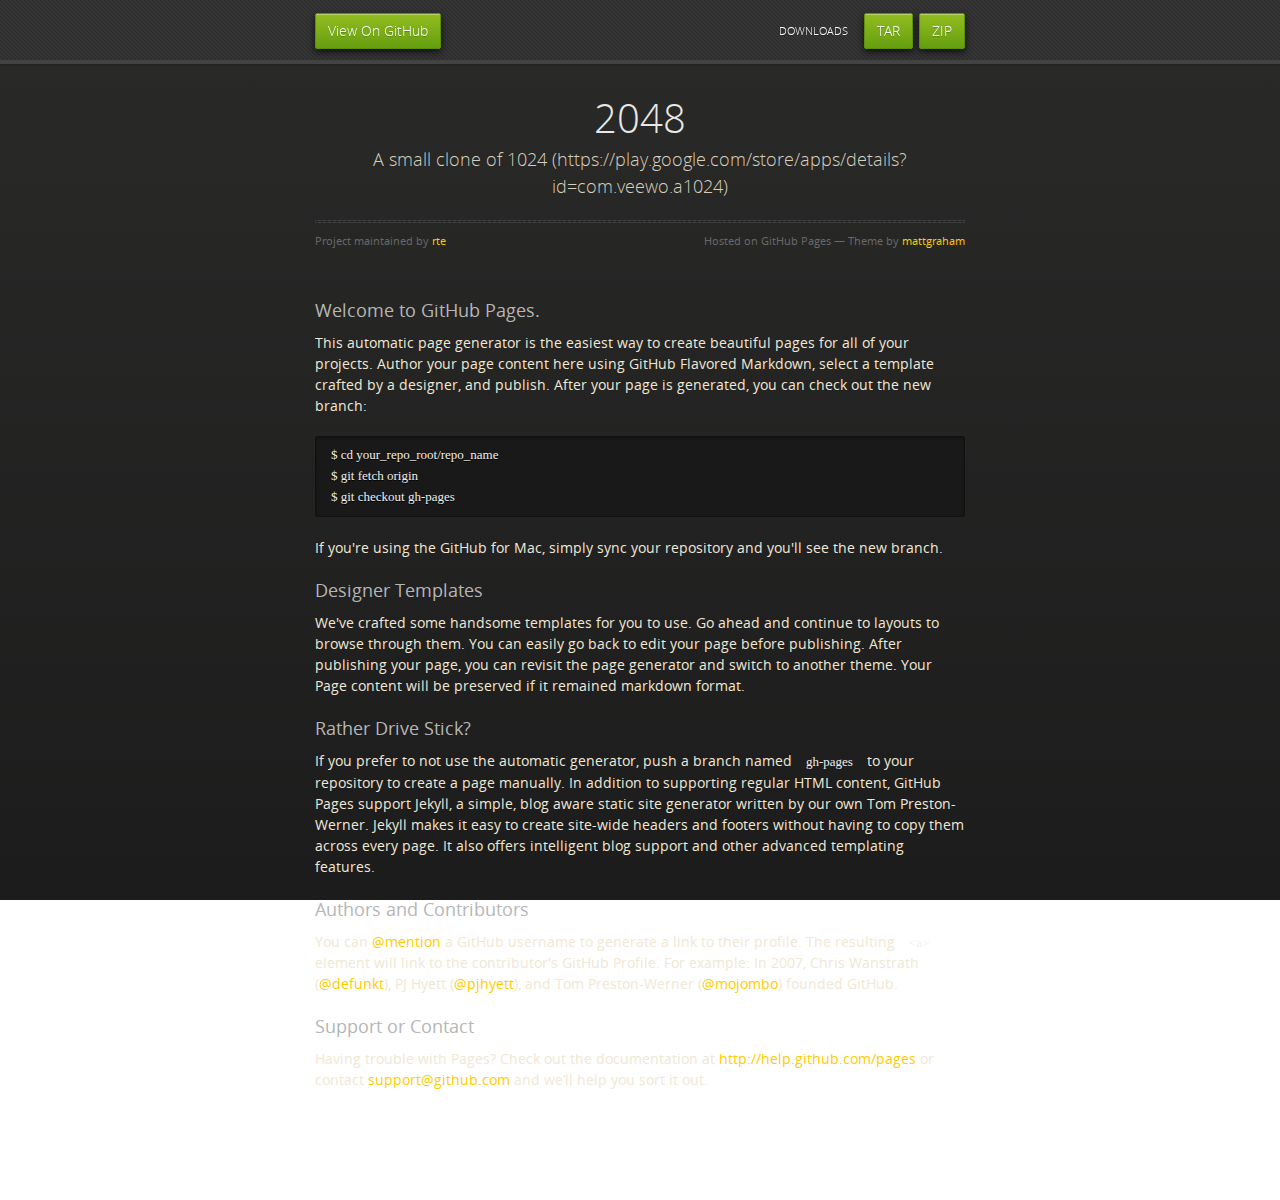
==== commit bc91f5f3: "Create gh-pages branch via GitHub" ====
--- a/index.html
+++ b/index.html
@@ -1,36 +1,43 @@
-<!DOCTYPE html>
+<!doctype html>
 <html>
+  <head>
+    <meta charset="utf-8">
+    <meta http-equiv="X-UA-Compatible" content="chrome=1">
+    <title>2048 by rte</title>
+    <link rel="stylesheet" href="stylesheets/styles.css">
+    <link rel="stylesheet" href="stylesheets/pygment_trac.css">
+    <script src="https://ajax.googleapis.com/ajax/libs/jquery/1.7.1/jquery.min.js"></script>
+    <script src="javascripts/respond.js"></script>
+    <!--[if lt IE 9]>
+      <script src="//html5shiv.googlecode.com/svn/trunk/html5.js"></script>
+    <![endif]-->
+    <!--[if lt IE 8]>
+    <link rel="stylesheet" href="stylesheets/ie.css">
+    <![endif]-->
+    <meta name="viewport" content="width=device-width, initial-scale=1, user-scalable=no">
 
-  <head>
-    <meta charset='utf-8' />
-    <meta http-equiv="X-UA-Compatible" content="chrome=1" />
-    <meta name="description" content="2048 : A small clone of 1024 (https://play.google.com/store/apps/details?id=com.veewo.a1024)" />
+  </head>
+  <body>
+      <div id="header">
+        <nav>
+          <li class="fork"><a href="https://github.com/rte/2048">View On GitHub</a></li>
+          <li class="downloads"><a href="https://github.com/rte/2048/zipball/master">ZIP</a></li>
+          <li class="downloads"><a href="https://github.com/rte/2048/tarball/master">TAR</a></li>
+          <li class="title">DOWNLOADS</li>
+        </nav>
+      </div><!-- end header -->
 
-    <link rel="stylesheet" type="text/css" media="screen" href="stylesheets/stylesheet.css">
+    <div class="wrapper">
 
-    <title>2048</title>
-  </head>
+      <section>
+        <div id="title">
+          <h1>2048</h1>
+          <p>A small clone of 1024 (https://play.google.com/store/apps/details?id=com.veewo.a1024)</p>
+          <hr>
+          <span class="credits left">Project maintained by <a href="https://github.com/rte">rte</a></span>
+          <span class="credits right">Hosted on GitHub Pages &mdash; Theme by <a href="https://twitter.com/michigangraham">mattgraham</a></span>
+        </div>
 
-  <body>
-
-    <!-- HEADER -->
-    <div id="header_wrap" class="outer">
-        <header class="inner">
-          <a id="forkme_banner" href="https://github.com/rte/2048">View on GitHub</a>
-
-          <h1 id="project_title">2048</h1>
-          <h2 id="project_tagline">A small clone of 1024 (https://play.google.com/store/apps/details?id=com.veewo.a1024)</h2>
-
-            <section id="downloads">
-              <a class="zip_download_link" href="https://github.com/rte/2048/zipball/master">Download this project as a .zip file</a>
-              <a class="tar_download_link" href="https://github.com/rte/2048/tarball/master">Download this project as a tar.gz file</a>
-            </section>
-        </header>
-    </div>
-
-    <!-- MAIN CONTENT -->
-    <div id="main_content_wrap" class="outer">
-      <section id="main_content" class="inner">
         <h3>
 <a name="welcome-to-github-pages" class="anchor" href="#welcome-to-github-pages"><span class="octicon octicon-link"></span></a>Welcome to GitHub Pages.</h3>
 
@@ -63,17 +70,9 @@
 
 <p>Having trouble with Pages? Check out the documentation at <a href="http://help.github.com/pages">http://help.github.com/pages</a> or contact <a href="mailto:support@github.com">support@github.com</a> and we’ll help you sort it out.</p>
       </section>
+
     </div>
-
-    <!-- FOOTER  -->
-    <div id="footer_wrap" class="outer">
-      <footer class="inner">
-        <p class="copyright">2048 maintained by <a href="https://github.com/rte">rte</a></p>
-        <p>Published with <a href="http://pages.github.com">GitHub Pages</a></p>
-      </footer>
-    </div>
-
+    <!--[if !IE]><script>fixScale(document);</script><![endif]-->
     
-
   </body>
-</html>
+</html>--- a/stylesheets/styles.css
+++ b/stylesheets/styles.css
@@ -0,0 +1,851 @@
+@font-face {
+  font-family: 'OpenSansLight';
+  src: url("../fonts/OpenSans-Light-webfont.eot");
+  src: url("../fonts/OpenSans-Light-webfont.eot?#iefix") format("embedded-opentype"), url("../fonts/OpenSans-Light-webfont.woff") format("woff"), url("../fonts/OpenSans-Light-webfont.ttf") format("truetype"), url("../fonts/OpenSans-Light-webfont.svg#OpenSansLight") format("svg");
+  font-weight: normal;
+  font-style: normal;
+}
+
+@font-face {
+  font-family: 'OpenSansLightItalic';
+  src: url("../fonts/OpenSans-LightItalic-webfont.eot");
+  src: url("../fonts/OpenSans-LightItalic-webfont.eot?#iefix") format("embedded-opentype"), url("../fonts/OpenSans-LightItalic-webfont.woff") format("woff"), url("../fonts/OpenSans-LightItalic-webfont.ttf") format("truetype"), url("../fonts/OpenSans-LightItalic-webfont.svg#OpenSansLightItalic") format("svg");
+  font-weight: normal;
+  font-style: normal;
+}
+
+@font-face {
+  font-family: 'OpenSansRegular';
+  src: url("../fonts/OpenSans-Regular-webfont.eot");
+  src: url("../fonts/OpenSans-Regular-webfont.eot?#iefix") format("embedded-opentype"), url("../fonts/OpenSans-Regular-webfont.woff") format("woff"), url("../fonts/OpenSans-Regular-webfont.ttf") format("truetype"), url("../fonts/OpenSans-Regular-webfont.svg#OpenSansRegular") format("svg");
+  font-weight: normal;
+  font-style: normal;
+  -webkit-font-smoothing: antialiased;
+}
+
+@font-face {
+  font-family: 'OpenSansItalic';
+  src: url("../fonts/OpenSans-Italic-webfont.eot");
+  src: url("../fonts/OpenSans-Italic-webfont.eot?#iefix") format("embedded-opentype"), url("../fonts/OpenSans-Italic-webfont.woff") format("woff"), url("../fonts/OpenSans-Italic-webfont.ttf") format("truetype"), url("../fonts/OpenSans-Italic-webfont.svg#OpenSansItalic") format("svg");
+  font-weight: normal;
+  font-style: normal;
+  -webkit-font-smoothing: antialiased;
+}
+
+@font-face {
+  font-family: 'OpenSansSemibold';
+  src: url("../fonts/OpenSans-Semibold-webfont.eot");
+  src: url("../fonts/OpenSans-Semibold-webfont.eot?#iefix") format("embedded-opentype"), url("../fonts/OpenSans-Semibold-webfont.woff") format("woff"), url("../fonts/OpenSans-Semibold-webfont.ttf") format("truetype"), url("../fonts/OpenSans-Semibold-webfont.svg#OpenSansSemibold") format("svg");
+  font-weight: normal;
+  font-style: normal;
+  -webkit-font-smoothing: antialiased;
+}
+
+@font-face {
+  font-family: 'OpenSansSemiboldItalic';
+  src: url("../fonts/OpenSans-SemiboldItalic-webfont.eot");
+  src: url("../fonts/OpenSans-SemiboldItalic-webfont.eot?#iefix") format("embedded-opentype"), url("../fonts/OpenSans-SemiboldItalic-webfont.woff") format("woff"), url("../fonts/OpenSans-SemiboldItalic-webfont.ttf") format("truetype"), url("../fonts/OpenSans-SemiboldItalic-webfont.svg#OpenSansSemiboldItalic") format("svg");
+  font-weight: normal;
+  font-style: normal;
+  -webkit-font-smoothing: antialiased;
+}
+
+@font-face {
+  font-family: 'OpenSansBold';
+  src: url("../fonts/OpenSans-Bold-webfont.eot");
+  src: url("../fonts/OpenSans-Bold-webfont.eot?#iefix") format("embedded-opentype"), url("../fonts/OpenSans-Bold-webfont.woff") format("woff"), url("../fonts/OpenSans-Bold-webfont.ttf") format("truetype"), url("../fonts/OpenSans-Bold-webfont.svg#OpenSansBold") format("svg");
+  font-weight: normal;
+  font-style: normal;
+  -webkit-font-smoothing: antialiased;
+}
+
+@font-face {
+  font-family: 'OpenSansBoldItalic';
+  src: url("../fonts/OpenSans-BoldItalic-webfont.eot");
+  src: url("../fonts/OpenSans-BoldItalic-webfont.eot?#iefix") format("embedded-opentype"), url("../fonts/OpenSans-BoldItalic-webfont.woff") format("woff"), url("../fonts/OpenSans-BoldItalic-webfont.ttf") format("truetype"), url("../fonts/OpenSans-BoldItalic-webfont.svg#OpenSansBoldItalic") format("svg");
+  font-weight: normal;
+  font-style: normal;
+  -webkit-font-smoothing: antialiased;
+}
+
+/* normalize.css 2012-02-07T12:37 UTC - http://github.com/necolas/normalize.css */
+/* =============================================================================
+   HTML5 display definitions
+   ========================================================================== */
+/*
+ * Corrects block display not defined in IE6/7/8/9 & FF3
+ */
+article,
+aside,
+details,
+figcaption,
+figure,
+footer,
+header,
+hgroup,
+nav,
+section,
+summary {
+  display: block;
+}
+
+/*
+ * Corrects inline-block display not defined in IE6/7/8/9 & FF3
+ */
+audio,
+canvas,
+video {
+  display: inline-block;
+  *display: inline;
+  *zoom: 1;
+}
+
+/*
+ * Prevents modern browsers from displaying 'audio' without controls
+ */
+audio:not([controls]) {
+  display: none;
+}
+
+/*
+ * Addresses styling for 'hidden' attribute not present in IE7/8/9, FF3, S4
+ * Known issue: no IE6 support
+ */
+[hidden] {
+  display: none;
+}
+
+/* =============================================================================
+   Base
+   ========================================================================== */
+/*
+ * 1. Corrects text resizing oddly in IE6/7 when body font-size is set using em units
+ *    http://clagnut.com/blog/348/#c790
+ * 2. Prevents iOS text size adjust after orientation change, without disabling user zoom
+ *    www.456bereastreet.com/archive/201012/controlling_text_size_in_safari_for_ios_without_disabling_user_zoom/
+ */
+html {
+  font-size: 100%;
+  /* 1 */
+  -webkit-text-size-adjust: 100%;
+  /* 2 */
+  -ms-text-size-adjust: 100%;
+  /* 2 */
+}
+
+/*
+ * Addresses font-family inconsistency between 'textarea' and other form elements.
+ */
+html,
+button,
+input,
+select,
+textarea {
+  font-family: sans-serif;
+}
+
+/*
+ * Addresses margins handled incorrectly in IE6/7
+ */
+body {
+  margin: 0;
+}
+
+/* =============================================================================
+   Links
+   ========================================================================== */
+/*
+ * Addresses outline displayed oddly in Chrome
+ */
+a:focus {
+  outline: thin dotted;
+}
+
+/*
+ * Improves readability when focused and also mouse hovered in all browsers
+ * people.opera.com/patrickl/experiments/keyboard/test
+ */
+a:hover,
+a:active {
+  outline: 0;
+}
+
+/* =============================================================================
+   Typography
+   ========================================================================== */
+/*
+ * Addresses font sizes and margins set differently in IE6/7
+ * Addresses font sizes within 'section' and 'article' in FF4+, Chrome, S5
+ */
+h1 {
+  font-size: 2em;
+  margin: 0.67em 0;
+}
+
+h2 {
+  font-size: 1.5em;
+  margin: 0.83em 0;
+}
+
+h3 {
+  font-size: 1.17em;
+  margin: 1em 0;
+}
+
+h4 {
+  font-size: 1em;
+  margin: 1.33em 0;
+}
+
+h5 {
+  font-size: 0.83em;
+  margin: 1.67em 0;
+}
+
+h6 {
+  font-size: 0.75em;
+  margin: 2.33em 0;
+}
+
+/*
+ * Addresses styling not present in IE7/8/9, S5, Chrome
+ */
+abbr[title] {
+  border-bottom: 1px dotted;
+}
+
+/*
+ * Addresses style set to 'bolder' in FF3+, S4/5, Chrome
+*/
+b,
+strong {
+  font-weight: bold;
+}
+
+blockquote {
+  margin: 1em 40px;
+}
+
+/*
+ * Addresses styling not present in S5, Chrome
+ */
+dfn {
+  font-style: italic;
+}
+
+/*
+ * Addresses styling not present in IE6/7/8/9
+ */
+mark {
+  background: #ff0;
+  color: #000;
+}
+
+/*
+ * Addresses margins set differently in IE6/7
+ */
+p,
+pre {
+  margin: 1em 0;
+}
+
+/*
+ * Corrects font family set oddly in IE6, S4/5, Chrome
+ * en.wikipedia.org/wiki/User:Davidgothberg/Test59
+ */
+pre,
+code,
+kbd,
+samp {
+  font-family: monospace, serif;
+  _font-family: 'courier new', monospace;
+  font-size: 1em;
+}
+
+/*
+ * 1. Addresses CSS quotes not supported in IE6/7
+ * 2. Addresses quote property not supported in S4
+ */
+/* 1 */
+q {
+  quotes: none;
+}
+
+/* 2 */
+q:before,
+q:after {
+  content: '';
+  content: none;
+}
+
+small {
+  font-size: 75%;
+}
+
+/*
+ * Prevents sub and sup affecting line-height in all browsers
+ * gist.github.com/413930
+ */
+sub,
+sup {
+  font-size: 75%;
+  line-height: 0;
+  position: relative;
+  vertical-align: baseline;
+}
+
+sup {
+  top: -0.5em;
+}
+
+sub {
+  bottom: -0.25em;
+}
+
+/* =============================================================================
+   Lists
+   ========================================================================== */
+/*
+ * Addresses margins set differently in IE6/7
+ */
+dl,
+menu,
+ol,
+ul {
+  margin: 1em 0;
+}
+
+dd {
+  margin: 0 0 0 40px;
+}
+
+/*
+ * Addresses paddings set differently in IE6/7
+ */
+menu,
+ol,
+ul {
+  padding: 0 0 0 40px;
+}
+
+/*
+ * Corrects list images handled incorrectly in IE7
+ */
+nav ul,
+nav ol {
+  list-style: none;
+  list-style-image: none;
+}
+
+/* =============================================================================
+   Embedded content
+   ========================================================================== */
+/*
+ * 1. Removes border when inside 'a' element in IE6/7/8/9, FF3
+ * 2. Improves image quality when scaled in IE7
+ *    code.flickr.com/blog/2008/11/12/on-ui-quality-the-little-things-client-side-image-resizing/
+ */
+img {
+  border: 0;
+  /* 1 */
+  -ms-interpolation-mode: bicubic;
+  /* 2 */
+}
+
+/*
+ * Corrects overflow displayed oddly in IE9
+ */
+svg:not(:root) {
+  overflow: hidden;
+}
+
+/* =============================================================================
+   Figures
+   ========================================================================== */
+/*
+ * Addresses margin not present in IE6/7/8/9, S5, O11
+ */
+figure {
+  margin: 0;
+}
+
+/* =============================================================================
+   Forms
+   ========================================================================== */
+/*
+ * Corrects margin displayed oddly in IE6/7
+ */
+form {
+  margin: 0;
+}
+
+/*
+ * Define consistent border, margin, and padding
+ */
+fieldset {
+  border: 1px solid #c0c0c0;
+  margin: 0 2px;
+  padding: 0.35em 0.625em 0.75em;
+}
+
+/*
+ * 1. Corrects color not being inherited in IE6/7/8/9
+ * 2. Corrects text not wrapping in FF3 
+ * 3. Corrects alignment displayed oddly in IE6/7
+ */
+legend {
+  border: 0;
+  /* 1 */
+  padding: 0;
+  white-space: normal;
+  /* 2 */
+  *margin-left: -7px;
+  /* 3 */
+}
+
+/*
+ * 1. Corrects font size not being inherited in all browsers
+ * 2. Addresses margins set differently in IE6/7, FF3+, S5, Chrome
+ * 3. Improves appearance and consistency in all browsers
+ */
+button,
+input,
+select,
+textarea {
+  font-size: 100%;
+  /* 1 */
+  margin: 0;
+  /* 2 */
+  vertical-align: baseline;
+  /* 3 */
+  *vertical-align: middle;
+  /* 3 */
+}
+
+/*
+ * Addresses FF3/4 setting line-height on 'input' using !important in the UA stylesheet
+ */
+button,
+input {
+  line-height: normal;
+  /* 1 */
+}
+
+/*
+ * 1. Improves usability and consistency of cursor style between image-type 'input' and others
+ * 2. Corrects inability to style clickable 'input' types in iOS
+ * 3. Removes inner spacing in IE7 without affecting normal text inputs
+ *    Known issue: inner spacing remains in IE6
+ */
+button,
+input[type="button"],
+input[type="reset"],
+input[type="submit"] {
+  cursor: pointer;
+  /* 1 */
+  -webkit-appearance: button;
+  /* 2 */
+  *overflow: visible;
+  /* 3 */
+}
+
+/*
+ * Re-set default cursor for disabled elements
+ */
+button[disabled],
+input[disabled] {
+  cursor: default;
+}
+
+/*
+ * 1. Addresses box sizing set to content-box in IE8/9
+ * 2. Removes excess padding in IE8/9
+ * 3. Removes excess padding in IE7
+      Known issue: excess padding remains in IE6
+ */
+input[type="checkbox"],
+input[type="radio"] {
+  box-sizing: border-box;
+  /* 1 */
+  padding: 0;
+  /* 2 */
+  *height: 13px;
+  /* 3 */
+  *width: 13px;
+  /* 3 */
+}
+
+/*
+ * 1. Addresses appearance set to searchfield in S5, Chrome
+ * 2. Addresses box-sizing set to border-box in S5, Chrome (include -moz to future-proof)
+ */
+input[type="search"] {
+  -webkit-appearance: textfield;
+  /* 1 */
+  -moz-box-sizing: content-box;
+  -webkit-box-sizing: content-box;
+  /* 2 */
+  box-sizing: content-box;
+}
+
+/*
+ * Removes inner padding and search cancel button in S5, Chrome on OS X
+ */
+input[type="search"]::-webkit-search-decoration,
+input[type="search"]::-webkit-search-cancel-button {
+  -webkit-appearance: none;
+}
+
+/*
+ * Removes inner padding and border in FF3+
+ * www.sitepen.com/blog/2008/05/14/the-devils-in-the-details-fixing-dojos-toolbar-buttons/
+ */
+button::-moz-focus-inner,
+input::-moz-focus-inner {
+  border: 0;
+  padding: 0;
+}
+
+/*
+ * 1. Removes default vertical scrollbar in IE6/7/8/9
+ * 2. Improves readability and alignment in all browsers
+ */
+textarea {
+  overflow: auto;
+  /* 1 */
+  vertical-align: top;
+  /* 2 */
+}
+
+/* =============================================================================
+   Tables
+   ========================================================================== */
+/*
+ * Remove most spacing between table cells
+ */
+table {
+  border-collapse: collapse;
+  border-spacing: 0;
+}
+
+body {
+  padding: 0px 0 20px 0px;
+  margin: 0px;
+  font: 14px/1.5 "OpenSansRegular", "Helvetica Neue", Helvetica, Arial, sans-serif;
+  color: #f0e7d5;
+  font-weight: normal;
+  background: #252525;
+  background-attachment: fixed !important;
+  background: -webkit-gradient(linear, 50% 0%, 50% 100%, color-stop(0%, #2a2a29), color-stop(100%, #1c1c1c));
+  background: -webkit-linear-gradient(#2a2a29, #1c1c1c);
+  background: -moz-linear-gradient(#2a2a29, #1c1c1c);
+  background: -o-linear-gradient(#2a2a29, #1c1c1c);
+  background: -ms-linear-gradient(#2a2a29, #1c1c1c);
+  background: linear-gradient(#2a2a29, #1c1c1c);
+}
+
+h1, h2, h3, h4, h5, h6 {
+  color: #e8e8e8;
+  margin: 0 0 10px;
+  font-family: 'OpenSansRegular', "Helvetica Neue", Helvetica, Arial, sans-serif;
+  font-weight: normal;
+}
+
+p, ul, ol, table, pre, dl {
+  margin: 0 0 20px;
+}
+
+h1, h2, h3 {
+  line-height: 1.1;
+}
+
+h1 {
+  font-size: 28px;
+}
+
+h2 {
+  font-size: 24px;
+}
+
+h4, h5, h6 {
+  color: #e8e8e8;
+}
+
+h3 {
+  font-size: 18px;
+  line-height: 24px;
+  font-family: 'OpenSansRegular', "Helvetica Neue", Helvetica, Arial, sans-serif !important;
+  font-weight: normal;
+  color: #b6b6b6;
+}
+
+a {
+  color: #ffcc00;
+  font-weight: 400;
+  text-decoration: none;
+}
+a:hover {
+  color: #ffeb9b;
+}
+
+a small {
+  font-size: 11px;
+  color: #666;
+  margin-top: -0.6em;
+  display: block;
+}
+
+ul {
+  list-style-image: url("../images/bullet.png");
+}
+
+strong {
+  font-family: 'OpenSansBold', "Helvetica Neue", Helvetica, Arial, sans-serif !important;
+  font-weight: normal;
+}
+
+.wrapper {
+  max-width: 650px;
+  margin: 0 auto;
+  position: relative;
+  padding: 0 20px;
+}
+
+section img {
+  max-width: 100%;
+}
+
+blockquote {
+  border-left: 3px solid #ffcc00;
+  margin: 0;
+  padding: 0 0 0 20px;
+  font-style: italic;
+}
+
+code {
+  font-family: "Lucida Sans", Monaco, Bitstream Vera Sans Mono, Lucida Console, Terminal;
+  color: #efefef;
+  font-size: 13px;
+  margin: 0 4px;
+  padding: 4px 6px;
+  -moz-border-radius: 2px;
+  -webkit-border-radius: 2px;
+  -o-border-radius: 2px;
+  -ms-border-radius: 2px;
+  -khtml-border-radius: 2px;
+  border-radius: 2px;
+}
+
+pre {
+  padding: 8px 15px;
+  background: #191919;
+  -moz-border-radius: 2px;
+  -webkit-border-radius: 2px;
+  -o-border-radius: 2px;
+  -ms-border-radius: 2px;
+  -khtml-border-radius: 2px;
+  border-radius: 2px;
+  border: 1px solid #121212;
+  -moz-box-shadow: inset 0 1px 3px rgba(0, 0, 0, 0.3);
+  -webkit-box-shadow: inset 0 1px 3px rgba(0, 0, 0, 0.3);
+  -o-box-shadow: inset 0 1px 3px rgba(0, 0, 0, 0.3);
+  box-shadow: inset 0 1px 3px rgba(0, 0, 0, 0.3);
+  overflow: auto;
+  overflow-y: hidden;
+}
+pre code {
+  color: #efefef;
+  text-shadow: 0px 1px 0px #000;
+  margin: 0;
+  padding: 0;
+}
+
+table {
+  width: 100%;
+  border-collapse: collapse;
+}
+
+th {
+  text-align: left;
+  padding: 5px 10px;
+  border-bottom: 1px solid #434343;
+  color: #b6b6b6;
+  font-family: 'OpenSansSemibold', "Helvetica Neue", Helvetica, Arial, sans-serif !important;
+  font-weight: normal;
+}
+
+td {
+  text-align: left;
+  padding: 5px 10px;
+  border-bottom: 1px solid #434343;
+}
+
+hr {
+  border: 0;
+  outline: none;
+  height: 3px;
+  background: transparent url("../images/hr.gif") center center repeat-x;
+  margin: 0 0 20px;
+}
+
+dt {
+  color: #F0E7D5;
+  font-family: 'OpenSansSemibold', "Helvetica Neue", Helvetica, Arial, sans-serif !important;
+  font-weight: normal;
+}
+
+#header {
+  z-index: 100;
+  left: 0;
+  top: 0px;
+  height: 60px;
+  width: 100%;
+  position: fixed;
+  background: url(../images/nav-bg.gif) #353535;
+  border-bottom: 4px solid #434343;
+  -moz-box-shadow: 0px 1px 3px rgba(0, 0, 0, 0.25);
+  -webkit-box-shadow: 0px 1px 3px rgba(0, 0, 0, 0.25);
+  -o-box-shadow: 0px 1px 3px rgba(0, 0, 0, 0.25);
+  box-shadow: 0px 1px 3px rgba(0, 0, 0, 0.25);
+}
+#header nav {
+  max-width: 650px;
+  margin: 0 auto;
+  padding: 0 10px;
+  background: blue;
+  margin: 6px auto;
+}
+#header nav li {
+  font-family: 'OpenSansLight', "Helvetica Neue", Helvetica, Arial, sans-serif;
+  font-weight: normal;
+  list-style: none;
+  display: inline;
+  color: white;
+  line-height: 50px;
+  text-shadow: 0px 1px 0px rgba(0, 0, 0, 0.2);
+  font-size: 14px;
+}
+#header nav li a {
+  color: white;
+  border: 1px solid #5d910b;
+  background: -webkit-gradient(linear, 50% 0%, 50% 100%, color-stop(0%, #93bd20), color-stop(100%, #659e10));
+  background: -webkit-linear-gradient(#93bd20, #659e10);
+  background: -moz-linear-gradient(#93bd20, #659e10);
+  background: -o-linear-gradient(#93bd20, #659e10);
+  background: -ms-linear-gradient(#93bd20, #659e10);
+  background: linear-gradient(#93bd20, #659e10);
+  -moz-border-radius: 2px;
+  -webkit-border-radius: 2px;
+  -o-border-radius: 2px;
+  -ms-border-radius: 2px;
+  -khtml-border-radius: 2px;
+  border-radius: 2px;
+  -moz-box-shadow: inset 0px 1px 0px rgba(255, 255, 255, 0.3), 0px 3px 7px rgba(0, 0, 0, 0.7);
+  -webkit-box-shadow: inset 0px 1px 0px rgba(255, 255, 255, 0.3), 0px 3px 7px rgba(0, 0, 0, 0.7);
+  -o-box-shadow: inset 0px 1px 0px rgba(255, 255, 255, 0.3), 0px 3px 7px rgba(0, 0, 0, 0.7);
+  box-shadow: inset 0px 1px 0px rgba(255, 255, 255, 0.3), 0px 3px 7px rgba(0, 0, 0, 0.7);
+  background-color: #93bd20;
+  padding: 10px 12px;
+  margin-top: 6px;
+  line-height: 14px;
+  font-size: 14px;
+  display: inline-block;
+  text-align: center;
+}
+#header nav li a:hover {
+  background: -webkit-gradient(linear, 50% 0%, 50% 100%, color-stop(0%, #749619), color-stop(100%, #527f0e));
+  background: -webkit-linear-gradient(#749619, #527f0e);
+  background: -moz-linear-gradient(#749619, #527f0e);
+  background: -o-linear-gradient(#749619, #527f0e);
+  background: -ms-linear-gradient(#749619, #527f0e);
+  background: linear-gradient(#749619, #527f0e);
+  background-color: #659e10;
+  border: 1px solid #527f0e;
+  -moz-box-shadow: inset 0px 1px 1px rgba(0, 0, 0, 0.2), 0px 1px 0px rgba(0, 0, 0, 0);
+  -webkit-box-shadow: inset 0px 1px 1px rgba(0, 0, 0, 0.2), 0px 1px 0px rgba(0, 0, 0, 0);
+  -o-box-shadow: inset 0px 1px 1px rgba(0, 0, 0, 0.2), 0px 1px 0px rgba(0, 0, 0, 0);
+  box-shadow: inset 0px 1px 1px rgba(0, 0, 0, 0.2), 0px 1px 0px rgba(0, 0, 0, 0);
+}
+#header nav li.fork {
+  float: left;
+  margin-left: 0px;
+}
+#header nav li.downloads {
+  float: right;
+  margin-left: 6px;
+}
+#header nav li.title {
+  float: right;
+  margin-right: 10px;
+  font-size: 11px;
+}
+
+section {
+  max-width: 650px;
+  padding: 30px 0px 50px 0px;
+  margin: 20px 0;
+  margin-top: 70px;
+}
+section #title {
+  border: 0;
+  outline: none;
+  margin: 0 0 50px 0;
+  padding: 0 0 5px 0;
+}
+section #title h1 {
+  font-family: 'OpenSansLight', "Helvetica Neue", Helvetica, Arial, sans-serif;
+  font-weight: normal;
+  font-size: 40px;
+  text-align: center;
+  line-height: 36px;
+}
+section #title p {
+  color: #d7cfbe;
+  font-family: 'OpenSansLight', "Helvetica Neue", Helvetica, Arial, sans-serif;
+  font-weight: normal;
+  font-size: 18px;
+  text-align: center;
+}
+section #title .credits {
+  font-size: 11px;
+  font-family: 'OpenSansRegular', "Helvetica Neue", Helvetica, Arial, sans-serif;
+  font-weight: normal;
+  color: #696969;
+  margin-top: -10px;
+}
+section #title .credits.left {
+  float: left;
+}
+section #title .credits.right {
+  float: right;
+}
+
+@media print, screen and (max-width: 720px) {
+  #title .credits {
+    display: block;
+    width: 100%;
+    line-height: 30px;
+    text-align: center;
+  }
+  #title .credits .left {
+    float: none;
+    display: block;
+  }
+  #title .credits .right {
+    float: none;
+    display: block;
+  }
+}
+@media print, screen and (max-width: 480px) {
+  #header {
+    margin-top: -20px;
+  }
+
+  section {
+    margin-top: 40px;
+  }
+
+  nav {
+    display: none;
+  }
+}
--- a/stylesheets/pygment_trac.css
+++ b/stylesheets/pygment_trac.css
@@ -0,0 +1,70 @@
+.highlight .hll { background-color: #404040 }
+.highlight  { color: #d0d0d0 }
+.highlight .c { color: #999999; font-style: italic } /* Comment */
+.highlight .err { color: #a61717; background-color: #e3d2d2 } /* Error */
+.highlight .g { color: #d0d0d0 } /* Generic */
+.highlight .k { color: #6ab825; font-weight: normal } /* Keyword */
+.highlight .l { color: #d0d0d0 } /* Literal */
+.highlight .n { color: #d0d0d0 } /* Name */
+.highlight .o { color: #d0d0d0 } /* Operator */
+.highlight .x { color: #d0d0d0 } /* Other */
+.highlight .p { color: #d0d0d0 } /* Punctuation */
+.highlight .cm { color: #999999; font-style: italic } /* Comment.Multiline */
+.highlight .cp { color: #cd2828; font-weight: normal } /* Comment.Preproc */
+.highlight .c1 { color: #999999; font-style: italic } /* Comment.Single */
+.highlight .cs { color: #e50808; font-weight: normal; background-color: #520000 } /* Comment.Special */
+.highlight .gd { color: #d22323 } /* Generic.Deleted */
+.highlight .ge { color: #d0d0d0; font-style: italic } /* Generic.Emph */
+.highlight .gr { color: #d22323 } /* Generic.Error */
+.highlight .gh { color: #ffffff; font-weight: normal } /* Generic.Heading */
+.highlight .gi { color: #589819 } /* Generic.Inserted */
+.highlight .go { color: #cccccc } /* Generic.Output */
+.highlight .gp { color: #aaaaaa } /* Generic.Prompt */
+.highlight .gs { color: #d0d0d0; font-weight: normal } /* Generic.Strong */
+.highlight .gu { color: #ffffff; text-decoration: underline } /* Generic.Subheading */
+.highlight .gt { color: #d22323 } /* Generic.Traceback */
+.highlight .kc { color: #6ab825; font-weight: normal } /* Keyword.Constant */
+.highlight .kd { color: #6ab825; font-weight: normal } /* Keyword.Declaration */
+.highlight .kn { color: #6ab825; font-weight: normal } /* Keyword.Namespace */
+.highlight .kp { color: #6ab825 } /* Keyword.Pseudo */
+.highlight .kr { color: #6ab825; font-weight: normal } /* Keyword.Reserved */
+.highlight .kt { color: #6ab825; font-weight: normal } /* Keyword.Type */
+.highlight .ld { color: #d0d0d0 } /* Literal.Date */
+.highlight .m { color: #3677a9 } /* Literal.Number */
+.highlight .s { color: #9dd5f1 } /* Literal.String */
+.highlight .na { color: #bbbbbb } /* Name.Attribute */
+.highlight .nb { color: #24909d } /* Name.Builtin */
+.highlight .nc { color: #447fcf; text-decoration: underline } /* Name.Class */
+.highlight .no { color: #40ffff } /* Name.Constant */
+.highlight .nd { color: #ffa500 } /* Name.Decorator */
+.highlight .ni { color: #d0d0d0 } /* Name.Entity */
+.highlight .ne { color: #bbbbbb } /* Name.Exception */
+.highlight .nf { color: #447fcf } /* Name.Function */
+.highlight .nl { color: #d0d0d0 } /* Name.Label */
+.highlight .nn { color: #447fcf; text-decoration: underline } /* Name.Namespace */
+.highlight .nx { color: #d0d0d0 } /* Name.Other */
+.highlight .py { color: #d0d0d0 } /* Name.Property */
+.highlight .nt { color: #6ab825;} /* Name.Tag */
+.highlight .nv { color: #40ffff } /* Name.Variable */
+.highlight .ow { color: #6ab825; font-weight: normal } /* Operator.Word */
+.highlight .w { color: #666666 } /* Text.Whitespace */
+.highlight .mf { color: #3677a9 } /* Literal.Number.Float */
+.highlight .mh { color: #3677a9 } /* Literal.Number.Hex */
+.highlight .mi { color: #3677a9 } /* Literal.Number.Integer */
+.highlight .mo { color: #3677a9 } /* Literal.Number.Oct */
+.highlight .sb { color: #9dd5f1 } /* Literal.String.Backtick */
+.highlight .sc { color: #9dd5f1 } /* Literal.String.Char */
+.highlight .sd { color: #9dd5f1 } /* Literal.String.Doc */
+.highlight .s2 { color: #9dd5f1 } /* Literal.String.Double */
+.highlight .se { color: #9dd5f1 } /* Literal.String.Escape */
+.highlight .sh { color: #9dd5f1 } /* Literal.String.Heredoc */
+.highlight .si { color: #9dd5f1 } /* Literal.String.Interpol */
+.highlight .sx { color: #ffa500 } /* Literal.String.Other */
+.highlight .sr { color: #9dd5f1 } /* Literal.String.Regex */
+.highlight .s1 { color: #9dd5f1 } /* Literal.String.Single */
+.highlight .ss { color: #9dd5f1 } /* Literal.String.Symbol */
+.highlight .bp { color: #24909d } /* Name.Builtin.Pseudo */
+.highlight .vc { color: #40ffff } /* Name.Variable.Class */
+.highlight .vg { color: #40ffff } /* Name.Variable.Global */
+.highlight .vi { color: #40ffff } /* Name.Variable.Instance */
+.highlight .il { color: #3677a9 } /* Literal.Number.Integer.Long */--- a/stylesheets/ie.css
+++ b/stylesheets/ie.css
@@ -0,0 +1,3 @@
+nav {
+  display: none;
+}
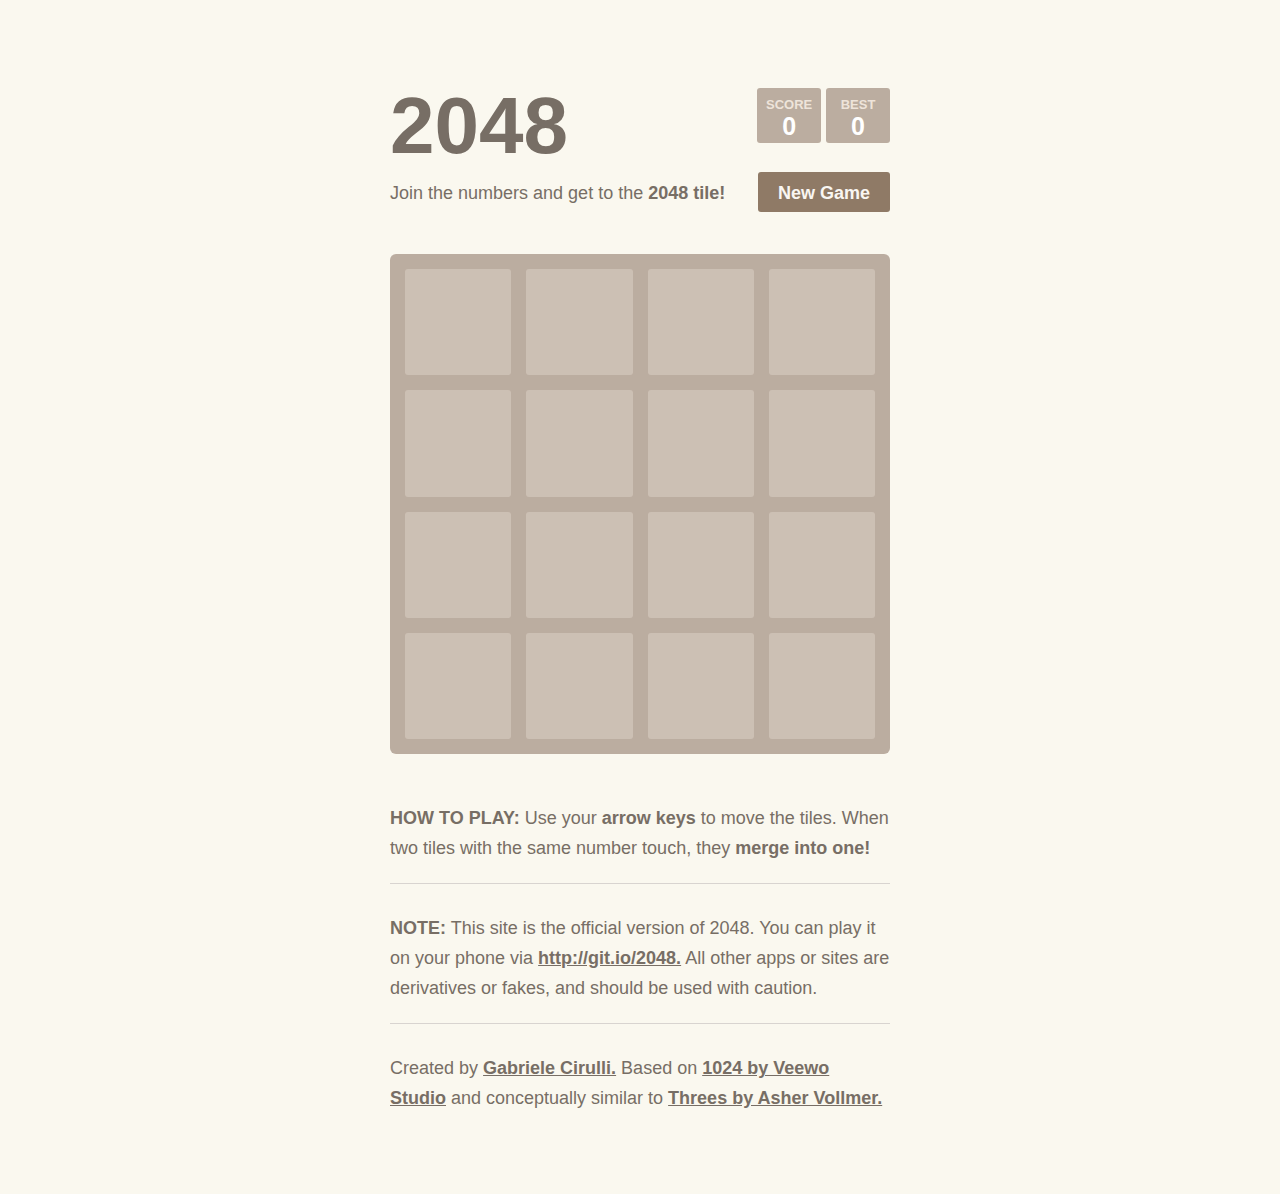
==== commit 2d22ce71: "Update index.html" ====
--- a/index.html
+++ b/index.html
@@ -1,78 +1,99 @@
-<!doctype html>
+<!DOCTYPE html>
 <html>
-  <head>
-    <meta charset="utf-8">
-    <meta http-equiv="X-UA-Compatible" content="chrome=1">
-    <title>2048 by rte</title>
-    <link rel="stylesheet" href="stylesheets/styles.css">
-    <link rel="stylesheet" href="stylesheets/pygment_trac.css">
-    <script src="https://ajax.googleapis.com/ajax/libs/jquery/1.7.1/jquery.min.js"></script>
-    <script src="javascripts/respond.js"></script>
-    <!--[if lt IE 9]>
-      <script src="//html5shiv.googlecode.com/svn/trunk/html5.js"></script>
-    <![endif]-->
-    <!--[if lt IE 8]>
-    <link rel="stylesheet" href="stylesheets/ie.css">
-    <![endif]-->
-    <meta name="viewport" content="width=device-width, initial-scale=1, user-scalable=no">
+<head>
+  <meta charset="utf-8">
+  <title>2048</title>
 
-  </head>
-  <body>
-      <div id="header">
-        <nav>
-          <li class="fork"><a href="https://github.com/rte/2048">View On GitHub</a></li>
-          <li class="downloads"><a href="https://github.com/rte/2048/zipball/master">ZIP</a></li>
-          <li class="downloads"><a href="https://github.com/rte/2048/tarball/master">TAR</a></li>
-          <li class="title">DOWNLOADS</li>
-        </nav>
-      </div><!-- end header -->
+  <link href="style/main.css" rel="stylesheet" type="text/css">
+  <link rel="shortcut icon" href="favicon.ico">
+  <link rel="apple-touch-icon" href="meta/apple-touch-icon.png">
+  <link rel="apple-touch-startup-image" href="meta/apple-touch-startup-image-640x1096.png" media="(device-width: 320px) and (device-height: 568px) and (-webkit-device-pixel-ratio: 2)"> <!-- iPhone 5+ -->
+  <link rel="apple-touch-startup-image" href="meta/apple-touch-startup-image-640x920.png"  media="(device-width: 320px) and (device-height: 480px) and (-webkit-device-pixel-ratio: 2)"> <!-- iPhone, retina -->
+  <meta name="apple-mobile-web-app-capable" content="yes">
+  <meta name="apple-mobile-web-app-status-bar-style" content="black">
 
-    <div class="wrapper">
+  <meta name="HandheldFriendly" content="True">
+  <meta name="MobileOptimized" content="320">
+  <meta name="viewport" content="width=device-width, target-densitydpi=160dpi, initial-scale=1.0, maximum-scale=1, user-scalable=no, minimal-ui">
+</head>
+<body>
+  <div class="container">
+    <div class="heading">
+      <h1 class="title">2048</h1>
+      <div class="scores-container">
+        <div class="score-container">0</div>
+        <div class="best-container">0</div>
+      </div>
+    </div>
 
-      <section>
-        <div id="title">
-          <h1>2048</h1>
-          <p>A small clone of 1024 (https://play.google.com/store/apps/details?id=com.veewo.a1024)</p>
-          <hr>
-          <span class="credits left">Project maintained by <a href="https://github.com/rte">rte</a></span>
-          <span class="credits right">Hosted on GitHub Pages &mdash; Theme by <a href="https://twitter.com/michigangraham">mattgraham</a></span>
+    <div class="above-game">
+      <p class="game-intro">Join the numbers and get to the <strong>2048 tile!</strong></p>
+      <a class="restart-button">New Game</a>
+    </div>
+
+    <div class="game-container">
+      <div class="game-message">
+        <p></p>
+        <div class="lower">
+	        <a class="keep-playing-button">Keep going</a>
+          <a class="retry-button">Try again</a>
         </div>
+      </div>
 
-        <h3>
-<a name="welcome-to-github-pages" class="anchor" href="#welcome-to-github-pages"><span class="octicon octicon-link"></span></a>Welcome to GitHub Pages.</h3>
+      <div class="grid-container">
+        <div class="grid-row">
+          <div class="grid-cell"></div>
+          <div class="grid-cell"></div>
+          <div class="grid-cell"></div>
+          <div class="grid-cell"></div>
+        </div>
+        <div class="grid-row">
+          <div class="grid-cell"></div>
+          <div class="grid-cell"></div>
+          <div class="grid-cell"></div>
+          <div class="grid-cell"></div>
+        </div>
+        <div class="grid-row">
+          <div class="grid-cell"></div>
+          <div class="grid-cell"></div>
+          <div class="grid-cell"></div>
+          <div class="grid-cell"></div>
+        </div>
+        <div class="grid-row">
+          <div class="grid-cell"></div>
+          <div class="grid-cell"></div>
+          <div class="grid-cell"></div>
+          <div class="grid-cell"></div>
+        </div>
+      </div>
 
-<p>This automatic page generator is the easiest way to create beautiful pages for all of your projects. Author your page content here using GitHub Flavored Markdown, select a template crafted by a designer, and publish. After your page is generated, you can check out the new branch:</p>
+      <div class="tile-container">
 
-<pre><code>$ cd your_repo_root/repo_name
-$ git fetch origin
-$ git checkout gh-pages
-</code></pre>
+      </div>
+    </div>
 
-<p>If you're using the GitHub for Mac, simply sync your repository and you'll see the new branch.</p>
+    <p class="game-explanation">
+      <strong class="important">How to play:</strong> Use your <strong>arrow keys</strong> to move the tiles. When two tiles with the same number touch, they <strong>merge into one!</strong>
+    </p>
+    <hr>
+    <p>
+    <strong class="important">Note:</strong> This site is the official version of 2048. You can play it on your phone via <a href="http://git.io/2048">http://git.io/2048.</a> All other apps or sites are derivatives or fakes, and should be used with caution.
+    </p>
+    <hr>
+    <p>
+    Created by <a href="http://gabrielecirulli.com" target="_blank">Gabriele Cirulli.</a> Based on <a href="https://itunes.apple.com/us/app/1024!/id823499224" target="_blank">1024 by Veewo Studio</a> and conceptually similar to <a href="http://asherv.com/threes/" target="_blank">Threes by Asher Vollmer.</a>
+    </p>
+  </div>
 
-<h3>
-<a name="designer-templates" class="anchor" href="#designer-templates"><span class="octicon octicon-link"></span></a>Designer Templates</h3>
-
-<p>We've crafted some handsome templates for you to use. Go ahead and continue to layouts to browse through them. You can easily go back to edit your page before publishing. After publishing your page, you can revisit the page generator and switch to another theme. Your Page content will be preserved if it remained markdown format.</p>
-
-<h3>
-<a name="rather-drive-stick" class="anchor" href="#rather-drive-stick"><span class="octicon octicon-link"></span></a>Rather Drive Stick?</h3>
-
-<p>If you prefer to not use the automatic generator, push a branch named <code>gh-pages</code> to your repository to create a page manually. In addition to supporting regular HTML content, GitHub Pages support Jekyll, a simple, blog aware static site generator written by our own Tom Preston-Werner. Jekyll makes it easy to create site-wide headers and footers without having to copy them across every page. It also offers intelligent blog support and other advanced templating features.</p>
-
-<h3>
-<a name="authors-and-contributors" class="anchor" href="#authors-and-contributors"><span class="octicon octicon-link"></span></a>Authors and Contributors</h3>
-
-<p>You can <a href="https://github.com/blog/821" class="user-mention">@mention</a> a GitHub username to generate a link to their profile. The resulting <code>&lt;a&gt;</code> element will link to the contributor's GitHub Profile. For example: In 2007, Chris Wanstrath (<a href="https://github.com/defunkt" class="user-mention">@defunkt</a>), PJ Hyett (<a href="https://github.com/pjhyett" class="user-mention">@pjhyett</a>), and Tom Preston-Werner (<a href="https://github.com/mojombo" class="user-mention">@mojombo</a>) founded GitHub.</p>
-
-<h3>
-<a name="support-or-contact" class="anchor" href="#support-or-contact"><span class="octicon octicon-link"></span></a>Support or Contact</h3>
-
-<p>Having trouble with Pages? Check out the documentation at <a href="http://help.github.com/pages">http://help.github.com/pages</a> or contact <a href="mailto:support@github.com">support@github.com</a> and we’ll help you sort it out.</p>
-      </section>
-
-    </div>
-    <!--[if !IE]><script>fixScale(document);</script><![endif]-->
-    
-  </body>
-</html>+  <script src="js/bind_polyfill.js"></script>
+  <script src="js/classlist_polyfill.js"></script>
+  <script src="js/animframe_polyfill.js"></script>
+  <script src="js/keyboard_input_manager.js"></script>
+  <script src="js/html_actuator.js"></script>
+  <script src="js/grid.js"></script>
+  <script src="js/tile.js"></script>
+  <script src="js/local_storage_manager.js"></script>
+  <script src="js/game_manager.js"></script>
+  <script src="js/application.js"></script>
+</body>
+</html>
--- a/style/main.css
+++ b/style/main.css
@@ -0,0 +1,723 @@
+@import url(fonts/clear-sans.css);
+html, body {
+  margin: 0;
+  padding: 0;
+  background: #faf8ef;
+  color: #776e65;
+  font-family: "Clear Sans", "Helvetica Neue", Arial, sans-serif;
+  font-size: 18px; }
+
+body {
+  margin: 80px 0; }
+
+.heading:after {
+  content: "";
+  display: block;
+  clear: both; }
+
+h1.title {
+  font-size: 80px;
+  font-weight: bold;
+  margin: 0;
+  display: block;
+  float: left; }
+
+@-webkit-keyframes move-up {
+  0% {
+    top: 25px;
+    opacity: 1; }
+
+  100% {
+    top: -50px;
+    opacity: 0; } }
+@-moz-keyframes move-up {
+  0% {
+    top: 25px;
+    opacity: 1; }
+
+  100% {
+    top: -50px;
+    opacity: 0; } }
+@keyframes move-up {
+  0% {
+    top: 25px;
+    opacity: 1; }
+
+  100% {
+    top: -50px;
+    opacity: 0; } }
+.scores-container {
+  float: right;
+  text-align: right; }
+
+.score-container, .best-container {
+  position: relative;
+  display: inline-block;
+  background: #bbada0;
+  padding: 15px 25px;
+  font-size: 25px;
+  height: 25px;
+  line-height: 47px;
+  font-weight: bold;
+  border-radius: 3px;
+  color: white;
+  margin-top: 8px;
+  text-align: center; }
+  .score-container:after, .best-container:after {
+    position: absolute;
+    width: 100%;
+    top: 10px;
+    left: 0;
+    text-transform: uppercase;
+    font-size: 13px;
+    line-height: 13px;
+    text-align: center;
+    color: #eee4da; }
+  .score-container .score-addition, .best-container .score-addition {
+    position: absolute;
+    right: 30px;
+    color: red;
+    font-size: 25px;
+    line-height: 25px;
+    font-weight: bold;
+    color: rgba(119, 110, 101, 0.9);
+    z-index: 100;
+    -webkit-animation: move-up 600ms ease-in;
+    -moz-animation: move-up 600ms ease-in;
+    animation: move-up 600ms ease-in;
+    -webkit-animation-fill-mode: both;
+    -moz-animation-fill-mode: both;
+    animation-fill-mode: both; }
+
+.score-container:after {
+  content: "Score"; }
+
+.best-container:after {
+  content: "Best"; }
+
+p {
+  margin-top: 0;
+  margin-bottom: 10px;
+  line-height: 1.65; }
+
+a {
+  color: #776e65;
+  font-weight: bold;
+  text-decoration: underline;
+  cursor: pointer; }
+
+strong.important {
+  text-transform: uppercase; }
+
+hr {
+  border: none;
+  border-bottom: 1px solid #d8d4d0;
+  margin-top: 20px;
+  margin-bottom: 30px; }
+
+.container {
+  width: 500px;
+  margin: 0 auto; }
+
+@-webkit-keyframes fade-in {
+  0% {
+    opacity: 0; }
+
+  100% {
+    opacity: 1; } }
+@-moz-keyframes fade-in {
+  0% {
+    opacity: 0; }
+
+  100% {
+    opacity: 1; } }
+@keyframes fade-in {
+  0% {
+    opacity: 0; }
+
+  100% {
+    opacity: 1; } }
+.game-container {
+  margin-top: 40px;
+  position: relative;
+  padding: 15px;
+  cursor: default;
+  -webkit-touch-callout: none;
+  -ms-touch-callout: none;
+  -webkit-user-select: none;
+  -moz-user-select: none;
+  -ms-user-select: none;
+  -ms-touch-action: none;
+  touch-action: none;
+  background: #bbada0;
+  border-radius: 6px;
+  width: 500px;
+  height: 500px;
+  -webkit-box-sizing: border-box;
+  -moz-box-sizing: border-box;
+  box-sizing: border-box; }
+  .game-container .game-message {
+    display: none;
+    position: absolute;
+    top: 0;
+    right: 0;
+    bottom: 0;
+    left: 0;
+    background: rgba(238, 228, 218, 0.5);
+    z-index: 100;
+    text-align: center;
+    -webkit-animation: fade-in 800ms ease 1200ms;
+    -moz-animation: fade-in 800ms ease 1200ms;
+    animation: fade-in 800ms ease 1200ms;
+    -webkit-animation-fill-mode: both;
+    -moz-animation-fill-mode: both;
+    animation-fill-mode: both; }
+    .game-container .game-message p {
+      font-size: 60px;
+      font-weight: bold;
+      height: 60px;
+      line-height: 60px;
+      margin-top: 222px; }
+    .game-container .game-message .lower {
+      display: block;
+      margin-top: 59px; }
+    .game-container .game-message a {
+      display: inline-block;
+      background: #8f7a66;
+      border-radius: 3px;
+      padding: 0 20px;
+      text-decoration: none;
+      color: #f9f6f2;
+      height: 40px;
+      line-height: 42px;
+      margin-left: 9px; }
+      .game-container .game-message a.keep-playing-button {
+        display: none; }
+    .game-container .game-message.game-won {
+      background: rgba(237, 194, 46, 0.5);
+      color: #f9f6f2; }
+      .game-container .game-message.game-won a.keep-playing-button {
+        display: inline-block; }
+    .game-container .game-message.game-won, .game-container .game-message.game-over {
+      display: block; }
+
+.grid-container {
+  position: absolute;
+  z-index: 1; }
+
+.grid-row {
+  margin-bottom: 15px; }
+  .grid-row:last-child {
+    margin-bottom: 0; }
+  .grid-row:after {
+    content: "";
+    display: block;
+    clear: both; }
+
+.grid-cell {
+  width: 106.25px;
+  height: 106.25px;
+  margin-right: 15px;
+  float: left;
+  border-radius: 3px;
+  background: rgba(238, 228, 218, 0.35); }
+  .grid-cell:last-child {
+    margin-right: 0; }
+
+.tile-container {
+  position: absolute;
+  z-index: 2; }
+
+.tile, .tile .tile-inner {
+  width: 107px;
+  height: 107px;
+  line-height: 116.25px; }
+.tile.tile-position-1-1 {
+  -webkit-transform: translate(0px, 0px);
+  -moz-transform: translate(0px, 0px);
+  transform: translate(0px, 0px); }
+.tile.tile-position-1-2 {
+  -webkit-transform: translate(0px, 121px);
+  -moz-transform: translate(0px, 121px);
+  transform: translate(0px, 121px); }
+.tile.tile-position-1-3 {
+  -webkit-transform: translate(0px, 242px);
+  -moz-transform: translate(0px, 242px);
+  transform: translate(0px, 242px); }
+.tile.tile-position-1-4 {
+  -webkit-transform: translate(0px, 363px);
+  -moz-transform: translate(0px, 363px);
+  transform: translate(0px, 363px); }
+.tile.tile-position-2-1 {
+  -webkit-transform: translate(121px, 0px);
+  -moz-transform: translate(121px, 0px);
+  transform: translate(121px, 0px); }
+.tile.tile-position-2-2 {
+  -webkit-transform: translate(121px, 121px);
+  -moz-transform: translate(121px, 121px);
+  transform: translate(121px, 121px); }
+.tile.tile-position-2-3 {
+  -webkit-transform: translate(121px, 242px);
+  -moz-transform: translate(121px, 242px);
+  transform: translate(121px, 242px); }
+.tile.tile-position-2-4 {
+  -webkit-transform: translate(121px, 363px);
+  -moz-transform: translate(121px, 363px);
+  transform: translate(121px, 363px); }
+.tile.tile-position-3-1 {
+  -webkit-transform: translate(242px, 0px);
+  -moz-transform: translate(242px, 0px);
+  transform: translate(242px, 0px); }
+.tile.tile-position-3-2 {
+  -webkit-transform: translate(242px, 121px);
+  -moz-transform: translate(242px, 121px);
+  transform: translate(242px, 121px); }
+.tile.tile-position-3-3 {
+  -webkit-transform: translate(242px, 242px);
+  -moz-transform: translate(242px, 242px);
+  transform: translate(242px, 242px); }
+.tile.tile-position-3-4 {
+  -webkit-transform: translate(242px, 363px);
+  -moz-transform: translate(242px, 363px);
+  transform: translate(242px, 363px); }
+.tile.tile-position-4-1 {
+  -webkit-transform: translate(363px, 0px);
+  -moz-transform: translate(363px, 0px);
+  transform: translate(363px, 0px); }
+.tile.tile-position-4-2 {
+  -webkit-transform: translate(363px, 121px);
+  -moz-transform: translate(363px, 121px);
+  transform: translate(363px, 121px); }
+.tile.tile-position-4-3 {
+  -webkit-transform: translate(363px, 242px);
+  -moz-transform: translate(363px, 242px);
+  transform: translate(363px, 242px); }
+.tile.tile-position-4-4 {
+  -webkit-transform: translate(363px, 363px);
+  -moz-transform: translate(363px, 363px);
+  transform: translate(363px, 363px); }
+
+.tile {
+  position: absolute;
+  -webkit-transition: 100ms ease-in-out;
+  -moz-transition: 100ms ease-in-out;
+  transition: 100ms ease-in-out;
+  -webkit-transition-property: -webkit-transform;
+  -moz-transition-property: -moz-transform;
+  transition-property: transform; }
+  .tile .tile-inner {
+    border-radius: 3px;
+    background: #eee4da;
+    text-align: center;
+    font-weight: bold;
+    z-index: 10;
+    font-size: 55px; }
+  .tile.tile-2 .tile-inner {
+    /*background: #eee4da;*/
+    background: url(../style/my/1.jpg);
+    box-shadow: 0 0 30px 10px rgba(243, 215, 116, 0), inset 0 0 0 1px rgba(255, 255, 255, 0); }
+  .tile.tile-4 .tile-inner {
+    /*background: #ede0c8;*/
+    background: url(../style/my/2.jpg);
+    box-shadow: 0 0 30px 10px rgba(243, 215, 116, 0), inset 0 0 0 1px rgba(255, 255, 255, 0); }
+  .tile.tile-8 .tile-inner {
+    color: #f9f6f2;
+    /*background: #f2b179;*/
+    background: url(../style/my/3.jpg); }
+  .tile.tile-16 .tile-inner {
+    color: #f9f6f2;
+    /*background: #f59563;*/
+    background: url(../style/my/4.jpg); }
+  .tile.tile-32 .tile-inner {
+    color: #f9f6f2;
+   /*background: #f67c5f;*/ 
+    background: url(../style/my/5.jpg);}
+  .tile.tile-64 .tile-inner {
+    color: #f9f6f2;
+    /*background: #f65e3b;*/
+    background: url(../style/my/6.jpg); }
+  .tile.tile-128 .tile-inner {
+    color: #f9f6f2;
+    /*background: #edcf72;*/
+    background: url(../style/my/7.jpg);
+    box-shadow: 0 0 30px 10px rgba(243, 215, 116, 0.2381), inset 0 0 0 1px rgba(255, 255, 255, 0.14286);
+    font-size: 45px; }
+    @media screen and (max-width: 520px) {
+      .tile.tile-128 .tile-inner {
+        font-size: 25px; } }
+  .tile.tile-256 .tile-inner {
+    color: #f9f6f2;
+   /*background: #edcc61;*/
+    background: url(../style/my/8.jpg);
+    box-shadow: 0 0 30px 10px rgba(243, 215, 116, 0.31746), inset 0 0 0 1px rgba(255, 255, 255, 0.19048);
+    font-size: 45px; }
+    @media screen and (max-width: 520px) {
+      .tile.tile-256 .tile-inner {
+        font-size: 25px; } }
+  .tile.tile-512 .tile-inner {
+    color: #f9f6f2;
+   /* background: #edc850;*/
+    background: url(../style/my/9.jpg);
+    box-shadow: 0 0 30px 10px rgba(243, 215, 116, 0.39683), inset 0 0 0 1px rgba(255, 255, 255, 0.2381);
+    font-size: 45px; }
+    @media screen and (max-width: 520px) {
+      .tile.tile-512 .tile-inner {
+        font-size: 25px; } }
+  .tile.tile-1024 .tile-inner {
+    color: #f9f6f2;
+   /* background: #edc53f;*/
+    background: url(../style/my/10.jpg);
+    box-shadow: 0 0 30px 10px rgba(243, 215, 116, 0.47619), inset 0 0 0 1px rgba(255, 255, 255, 0.28571);
+    font-size: 35px; }
+    @media screen and (max-width: 520px) {
+      .tile.tile-1024 .tile-inner {
+        font-size: 15px; } }
+  .tile.tile-2048 .tile-inner {
+    color: #f9f6f2;
+   /*background: #edc22e;*/
+    background: url(../style/my/11.jpg);
+    box-shadow: 0 0 30px 10px rgba(243, 215, 116, 0.55556), inset 0 0 0 1px rgba(255, 255, 255, 0.33333);
+    font-size: 35px; }
+    @media screen and (max-width: 520px) {
+      .tile.tile-2048 .tile-inner {
+        font-size: 15px; } }
+  .tile.tile-super .tile-inner {
+    color: #f9f6f2;
+    //background: #3c3a32;
+    background: url(../style/my/12.jpg);
+    font-size: 30px; }
+    @media screen and (max-width: 520px) {
+      .tile.tile-super .tile-inner {
+        font-size: 10px; } }
+
+@-webkit-keyframes appear {
+  0% {
+    opacity: 0;
+    -webkit-transform: scale(0);
+    -moz-transform: scale(0);
+    transform: scale(0); }
+
+  100% {
+    opacity: 1;
+    -webkit-transform: scale(1);
+    -moz-transform: scale(1);
+    transform: scale(1); } }
+@-moz-keyframes appear {
+  0% {
+    opacity: 0;
+    -webkit-transform: scale(0);
+    -moz-transform: scale(0);
+    transform: scale(0); }
+
+  100% {
+    opacity: 1;
+    -webkit-transform: scale(1);
+    -moz-transform: scale(1);
+    transform: scale(1); } }
+@keyframes appear {
+  0% {
+    opacity: 0;
+    -webkit-transform: scale(0);
+    -moz-transform: scale(0);
+    transform: scale(0); }
+
+  100% {
+    opacity: 1;
+    -webkit-transform: scale(1);
+    -moz-transform: scale(1);
+    transform: scale(1); } }
+.tile-new .tile-inner {
+  -webkit-animation: appear 200ms ease 100ms;
+  -moz-animation: appear 200ms ease 100ms;
+  animation: appear 200ms ease 100ms;
+  -webkit-animation-fill-mode: backwards;
+  -moz-animation-fill-mode: backwards;
+  animation-fill-mode: backwards; }
+
+@-webkit-keyframes pop {
+  0% {
+    -webkit-transform: scale(0);
+    -moz-transform: scale(0);
+    transform: scale(0); }
+
+  50% {
+    -webkit-transform: scale(1.2);
+    -moz-transform: scale(1.2);
+    transform: scale(1.2); }
+
+  100% {
+    -webkit-transform: scale(1);
+    -moz-transform: scale(1);
+    transform: scale(1); } }
+@-moz-keyframes pop {
+  0% {
+    -webkit-transform: scale(0);
+    -moz-transform: scale(0);
+    transform: scale(0); }
+
+  50% {
+    -webkit-transform: scale(1.2);
+    -moz-transform: scale(1.2);
+    transform: scale(1.2); }
+
+  100% {
+    -webkit-transform: scale(1);
+    -moz-transform: scale(1);
+    transform: scale(1); } }
+@keyframes pop {
+  0% {
+    -webkit-transform: scale(0);
+    -moz-transform: scale(0);
+    transform: scale(0); }
+
+  50% {
+    -webkit-transform: scale(1.2);
+    -moz-transform: scale(1.2);
+    transform: scale(1.2); }
+
+  100% {
+    -webkit-transform: scale(1);
+    -moz-transform: scale(1);
+    transform: scale(1); } }
+.tile-merged .tile-inner {
+  z-index: 20;
+  -webkit-animation: pop 200ms ease 100ms;
+  -moz-animation: pop 200ms ease 100ms;
+  animation: pop 200ms ease 100ms;
+  -webkit-animation-fill-mode: backwards;
+  -moz-animation-fill-mode: backwards;
+  animation-fill-mode: backwards; }
+
+.above-game:after {
+  content: "";
+  display: block;
+  clear: both; }
+
+.game-intro {
+  float: left;
+  line-height: 42px;
+  margin-bottom: 0; }
+
+.restart-button {
+  display: inline-block;
+  background: #8f7a66;
+  border-radius: 3px;
+  padding: 0 20px;
+  text-decoration: none;
+  color: #f9f6f2;
+  height: 40px;
+  line-height: 42px;
+  display: block;
+  text-align: center;
+  float: right; }
+
+.game-explanation {
+  margin-top: 50px; }
+
+@media screen and (max-width: 520px) {
+  html, body {
+    font-size: 15px; }
+
+  body {
+    margin: 20px 0;
+    padding: 0 20px; }
+
+  h1.title {
+    font-size: 27px;
+    margin-top: 15px; }
+
+  .container {
+    width: 280px;
+    margin: 0 auto; }
+
+  .score-container, .best-container {
+    margin-top: 0;
+    padding: 15px 10px;
+    min-width: 40px; }
+
+  .heading {
+    margin-bottom: 10px; }
+
+  .game-intro {
+    width: 55%;
+    display: block;
+    box-sizing: border-box;
+    line-height: 1.65; }
+
+  .restart-button {
+    width: 42%;
+    padding: 0;
+    display: block;
+    box-sizing: border-box;
+    margin-top: 2px; }
+
+  .game-container {
+    margin-top: 17px;
+    position: relative;
+    padding: 10px;
+    cursor: default;
+    -webkit-touch-callout: none;
+    -ms-touch-callout: none;
+    -webkit-user-select: none;
+    -moz-user-select: none;
+    -ms-user-select: none;
+    -ms-touch-action: none;
+    touch-action: none;
+    background: #bbada0;
+    border-radius: 6px;
+    width: 280px;
+    height: 280px;
+    -webkit-box-sizing: border-box;
+    -moz-box-sizing: border-box;
+    box-sizing: border-box; }
+    .game-container .game-message {
+      display: none;
+      position: absolute;
+      top: 0;
+      right: 0;
+      bottom: 0;
+      left: 0;
+      background: rgba(238, 228, 218, 0.5);
+      z-index: 100;
+      text-align: center;
+      -webkit-animation: fade-in 800ms ease 1200ms;
+      -moz-animation: fade-in 800ms ease 1200ms;
+      animation: fade-in 800ms ease 1200ms;
+      -webkit-animation-fill-mode: both;
+      -moz-animation-fill-mode: both;
+      animation-fill-mode: both; }
+      .game-container .game-message p {
+        font-size: 60px;
+        font-weight: bold;
+        height: 60px;
+        line-height: 60px;
+        margin-top: 222px; }
+      .game-container .game-message .lower {
+        display: block;
+        margin-top: 59px; }
+      .game-container .game-message a {
+        display: inline-block;
+        background: #8f7a66;
+        border-radius: 3px;
+        padding: 0 20px;
+        text-decoration: none;
+        color: #f9f6f2;
+        height: 40px;
+        line-height: 42px;
+        margin-left: 9px; }
+        .game-container .game-message a.keep-playing-button {
+          display: none; }
+      .game-container .game-message.game-won {
+        background: rgba(237, 194, 46, 0.5);
+        color: #f9f6f2; }
+        .game-container .game-message.game-won a.keep-playing-button {
+          display: inline-block; }
+      .game-container .game-message.game-won, .game-container .game-message.game-over {
+        display: block; }
+
+  .grid-container {
+    position: absolute;
+    z-index: 1; }
+
+  .grid-row {
+    margin-bottom: 10px; }
+    .grid-row:last-child {
+      margin-bottom: 0; }
+    .grid-row:after {
+      content: "";
+      display: block;
+      clear: both; }
+
+  .grid-cell {
+    width: 57.5px;
+    height: 57.5px;
+    margin-right: 10px;
+    float: left;
+    border-radius: 3px;
+    background: rgba(238, 228, 218, 0.35); }
+    .grid-cell:last-child {
+      margin-right: 0; }
+
+  .tile-container {
+    position: absolute;
+    z-index: 2; }
+
+  .tile, .tile .tile-inner {
+    width: 58px;
+    height: 58px;
+    line-height: 67.5px; }
+  .tile.tile-position-1-1 {
+    -webkit-transform: translate(0px, 0px);
+    -moz-transform: translate(0px, 0px);
+    transform: translate(0px, 0px); }
+  .tile.tile-position-1-2 {
+    -webkit-transform: translate(0px, 67px);
+    -moz-transform: translate(0px, 67px);
+    transform: translate(0px, 67px); }
+  .tile.tile-position-1-3 {
+    -webkit-transform: translate(0px, 135px);
+    -moz-transform: translate(0px, 135px);
+    transform: translate(0px, 135px); }
+  .tile.tile-position-1-4 {
+    -webkit-transform: translate(0px, 202px);
+    -moz-transform: translate(0px, 202px);
+    transform: translate(0px, 202px); }
+  .tile.tile-position-2-1 {
+    -webkit-transform: translate(67px, 0px);
+    -moz-transform: translate(67px, 0px);
+    transform: translate(67px, 0px); }
+  .tile.tile-position-2-2 {
+    -webkit-transform: translate(67px, 67px);
+    -moz-transform: translate(67px, 67px);
+    transform: translate(67px, 67px); }
+  .tile.tile-position-2-3 {
+    -webkit-transform: translate(67px, 135px);
+    -moz-transform: translate(67px, 135px);
+    transform: translate(67px, 135px); }
+  .tile.tile-position-2-4 {
+    -webkit-transform: translate(67px, 202px);
+    -moz-transform: translate(67px, 202px);
+    transform: translate(67px, 202px); }
+  .tile.tile-position-3-1 {
+    -webkit-transform: translate(135px, 0px);
+    -moz-transform: translate(135px, 0px);
+    transform: translate(135px, 0px); }
+  .tile.tile-position-3-2 {
+    -webkit-transform: translate(135px, 67px);
+    -moz-transform: translate(135px, 67px);
+    transform: translate(135px, 67px); }
+  .tile.tile-position-3-3 {
+    -webkit-transform: translate(135px, 135px);
+    -moz-transform: translate(135px, 135px);
+    transform: translate(135px, 135px); }
+  .tile.tile-position-3-4 {
+    -webkit-transform: translate(135px, 202px);
+    -moz-transform: translate(135px, 202px);
+    transform: translate(135px, 202px); }
+  .tile.tile-position-4-1 {
+    -webkit-transform: translate(202px, 0px);
+    -moz-transform: translate(202px, 0px);
+    transform: translate(202px, 0px); }
+  .tile.tile-position-4-2 {
+    -webkit-transform: translate(202px, 67px);
+    -moz-transform: translate(202px, 67px);
+    transform: translate(202px, 67px); }
+  .tile.tile-position-4-3 {
+    -webkit-transform: translate(202px, 135px);
+    -moz-transform: translate(202px, 135px);
+    transform: translate(202px, 135px); }
+  .tile.tile-position-4-4 {
+    -webkit-transform: translate(202px, 202px);
+    -moz-transform: translate(202px, 202px);
+    transform: translate(202px, 202px); }
+
+  .tile .tile-inner {
+    font-size: 35px; }
+
+  .game-message p {
+    font-size: 30px !important;
+    height: 30px !important;
+    line-height: 30px !important;
+    margin-top: 90px !important; }
+  .game-message .lower {
+    margin-top: 30px !important; } }
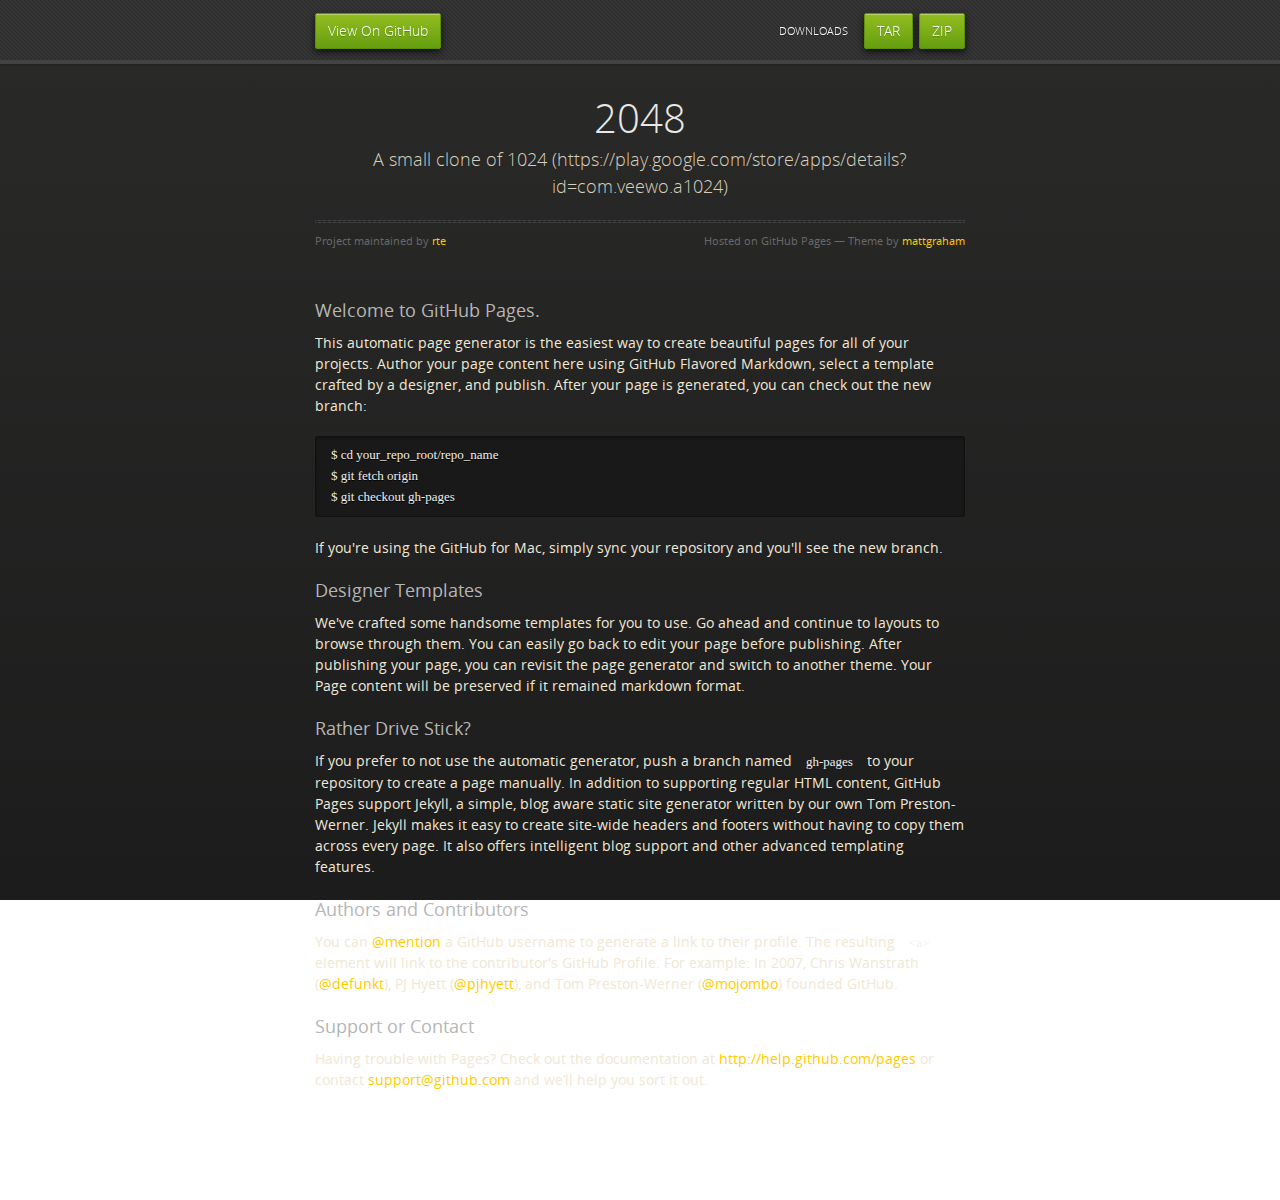
==== commit c6059e84: "updfinal" ====
--- a/index.html
+++ b/index.html
@@ -1,99 +1,78 @@
-<!DOCTYPE html>
+<!doctype html>
 <html>
-<head>
-  <meta charset="utf-8">
-  <title>2048</title>
+  <head>
+    <meta charset="utf-8">
+    <meta http-equiv="X-UA-Compatible" content="chrome=1">
+    <title>2048 by rte</title>
+    <link rel="stylesheet" href="stylesheets/styles.css">
+    <link rel="stylesheet" href="stylesheets/pygment_trac.css">
+    <script src="https://ajax.googleapis.com/ajax/libs/jquery/1.7.1/jquery.min.js"></script>
+    <script src="javascripts/respond.js"></script>
+    <!--[if lt IE 9]>
+      <script src="//html5shiv.googlecode.com/svn/trunk/html5.js"></script>
+    <![endif]-->
+    <!--[if lt IE 8]>
+    <link rel="stylesheet" href="stylesheets/ie.css">
+    <![endif]-->
+    <meta name="viewport" content="width=device-width, initial-scale=1, user-scalable=no">
 
-  <link href="style/main.css" rel="stylesheet" type="text/css">
-  <link rel="shortcut icon" href="favicon.ico">
-  <link rel="apple-touch-icon" href="meta/apple-touch-icon.png">
-  <link rel="apple-touch-startup-image" href="meta/apple-touch-startup-image-640x1096.png" media="(device-width: 320px) and (device-height: 568px) and (-webkit-device-pixel-ratio: 2)"> <!-- iPhone 5+ -->
-  <link rel="apple-touch-startup-image" href="meta/apple-touch-startup-image-640x920.png"  media="(device-width: 320px) and (device-height: 480px) and (-webkit-device-pixel-ratio: 2)"> <!-- iPhone, retina -->
-  <meta name="apple-mobile-web-app-capable" content="yes">
-  <meta name="apple-mobile-web-app-status-bar-style" content="black">
+  </head>
+  <body>
+      <div id="header">
+        <nav>
+          <li class="fork"><a href="https://github.com/rte/2048">View On GitHub</a></li>
+          <li class="downloads"><a href="https://github.com/rte/2048/zipball/master">ZIP</a></li>
+          <li class="downloads"><a href="https://github.com/rte/2048/tarball/master">TAR</a></li>
+          <li class="title">DOWNLOADS</li>
+        </nav>
+      </div><!-- end header -->
 
-  <meta name="HandheldFriendly" content="True">
-  <meta name="MobileOptimized" content="320">
-  <meta name="viewport" content="width=device-width, target-densitydpi=160dpi, initial-scale=1.0, maximum-scale=1, user-scalable=no, minimal-ui">
-</head>
-<body>
-  <div class="container">
-    <div class="heading">
-      <h1 class="title">2048</h1>
-      <div class="scores-container">
-        <div class="score-container">0</div>
-        <div class="best-container">0</div>
-      </div>
+    <div class="wrapper">
+
+      <section>
+        <div id="title">
+          <h1>2048</h1>
+          <p>A small clone of 1024 (https://play.google.com/store/apps/details?id=com.veewo.a1024)</p>
+          <hr>
+          <span class="credits left">Project maintained by <a href="https://github.com/rte">rte</a></span>
+          <span class="credits right">Hosted on GitHub Pages &mdash; Theme by <a href="https://twitter.com/michigangraham">mattgraham</a></span>
+        </div>
+
+        <h3>
+<a name="welcome-to-github-pages" class="anchor" href="#welcome-to-github-pages"><span class="octicon octicon-link"></span></a>Welcome to GitHub Pages.</h3>
+
+<p>This automatic page generator is the easiest way to create beautiful pages for all of your projects. Author your page content here using GitHub Flavored Markdown, select a template crafted by a designer, and publish. After your page is generated, you can check out the new branch:</p>
+
+<pre><code>$ cd your_repo_root/repo_name
+$ git fetch origin
+$ git checkout gh-pages
+</code></pre>
+
+<p>If you're using the GitHub for Mac, simply sync your repository and you'll see the new branch.</p>
+
+<h3>
+<a name="designer-templates" class="anchor" href="#designer-templates"><span class="octicon octicon-link"></span></a>Designer Templates</h3>
+
+<p>We've crafted some handsome templates for you to use. Go ahead and continue to layouts to browse through them. You can easily go back to edit your page before publishing. After publishing your page, you can revisit the page generator and switch to another theme. Your Page content will be preserved if it remained markdown format.</p>
+
+<h3>
+<a name="rather-drive-stick" class="anchor" href="#rather-drive-stick"><span class="octicon octicon-link"></span></a>Rather Drive Stick?</h3>
+
+<p>If you prefer to not use the automatic generator, push a branch named <code>gh-pages</code> to your repository to create a page manually. In addition to supporting regular HTML content, GitHub Pages support Jekyll, a simple, blog aware static site generator written by our own Tom Preston-Werner. Jekyll makes it easy to create site-wide headers and footers without having to copy them across every page. It also offers intelligent blog support and other advanced templating features.</p>
+
+<h3>
+<a name="authors-and-contributors" class="anchor" href="#authors-and-contributors"><span class="octicon octicon-link"></span></a>Authors and Contributors</h3>
+
+<p>You can <a href="https://github.com/blog/821" class="user-mention">@mention</a> a GitHub username to generate a link to their profile. The resulting <code>&lt;a&gt;</code> element will link to the contributor's GitHub Profile. For example: In 2007, Chris Wanstrath (<a href="https://github.com/defunkt" class="user-mention">@defunkt</a>), PJ Hyett (<a href="https://github.com/pjhyett" class="user-mention">@pjhyett</a>), and Tom Preston-Werner (<a href="https://github.com/mojombo" class="user-mention">@mojombo</a>) founded GitHub.</p>
+
+<h3>
+<a name="support-or-contact" class="anchor" href="#support-or-contact"><span class="octicon octicon-link"></span></a>Support or Contact</h3>
+
+<p>Having trouble with Pages? Check out the documentation at <a href="http://help.github.com/pages">http://help.github.com/pages</a> or contact <a href="mailto:support@github.com">support@github.com</a> and we’ll help you sort it out.</p>
+      </section>
+
     </div>
-
-    <div class="above-game">
-      <p class="game-intro">Join the numbers and get to the <strong>2048 tile!</strong></p>
-      <a class="restart-button">New Game</a>
-    </div>
-
-    <div class="game-container">
-      <div class="game-message">
-        <p></p>
-        <div class="lower">
-	        <a class="keep-playing-button">Keep going</a>
-          <a class="retry-button">Try again</a>
-        </div>
-      </div>
-
-      <div class="grid-container">
-        <div class="grid-row">
-          <div class="grid-cell"></div>
-          <div class="grid-cell"></div>
-          <div class="grid-cell"></div>
-          <div class="grid-cell"></div>
-        </div>
-        <div class="grid-row">
-          <div class="grid-cell"></div>
-          <div class="grid-cell"></div>
-          <div class="grid-cell"></div>
-          <div class="grid-cell"></div>
-        </div>
-        <div class="grid-row">
-          <div class="grid-cell"></div>
-          <div class="grid-cell"></div>
-          <div class="grid-cell"></div>
-          <div class="grid-cell"></div>
-        </div>
-        <div class="grid-row">
-          <div class="grid-cell"></div>
-          <div class="grid-cell"></div>
-          <div class="grid-cell"></div>
-          <div class="grid-cell"></div>
-        </div>
-      </div>
-
-      <div class="tile-container">
-
-      </div>
-    </div>
-
-    <p class="game-explanation">
-      <strong class="important">How to play:</strong> Use your <strong>arrow keys</strong> to move the tiles. When two tiles with the same number touch, they <strong>merge into one!</strong>
-    </p>
-    <hr>
-    <p>
-    <strong class="important">Note:</strong> This site is the official version of 2048. You can play it on your phone via <a href="http://git.io/2048">http://git.io/2048.</a> All other apps or sites are derivatives or fakes, and should be used with caution.
-    </p>
-    <hr>
-    <p>
-    Created by <a href="http://gabrielecirulli.com" target="_blank">Gabriele Cirulli.</a> Based on <a href="https://itunes.apple.com/us/app/1024!/id823499224" target="_blank">1024 by Veewo Studio</a> and conceptually similar to <a href="http://asherv.com/threes/" target="_blank">Threes by Asher Vollmer.</a>
-    </p>
-  </div>
-
-  <script src="js/bind_polyfill.js"></script>
-  <script src="js/classlist_polyfill.js"></script>
-  <script src="js/animframe_polyfill.js"></script>
-  <script src="js/keyboard_input_manager.js"></script>
-  <script src="js/html_actuator.js"></script>
-  <script src="js/grid.js"></script>
-  <script src="js/tile.js"></script>
-  <script src="js/local_storage_manager.js"></script>
-  <script src="js/game_manager.js"></script>
-  <script src="js/application.js"></script>
-</body>
-</html>
+    <!--[if !IE]><script>fixScale(document);</script><![endif]-->
+    
+  </body>
+</html>--- a/stylesheets/styles.css
+++ b/stylesheets/styles.css
@@ -0,0 +1,851 @@
+@font-face {
+  font-family: 'OpenSansLight';
+  src: url("../fonts/OpenSans-Light-webfont.eot");
+  src: url("../fonts/OpenSans-Light-webfont.eot?#iefix") format("embedded-opentype"), url("../fonts/OpenSans-Light-webfont.woff") format("woff"), url("../fonts/OpenSans-Light-webfont.ttf") format("truetype"), url("../fonts/OpenSans-Light-webfont.svg#OpenSansLight") format("svg");
+  font-weight: normal;
+  font-style: normal;
+}
+
+@font-face {
+  font-family: 'OpenSansLightItalic';
+  src: url("../fonts/OpenSans-LightItalic-webfont.eot");
+  src: url("../fonts/OpenSans-LightItalic-webfont.eot?#iefix") format("embedded-opentype"), url("../fonts/OpenSans-LightItalic-webfont.woff") format("woff"), url("../fonts/OpenSans-LightItalic-webfont.ttf") format("truetype"), url("../fonts/OpenSans-LightItalic-webfont.svg#OpenSansLightItalic") format("svg");
+  font-weight: normal;
+  font-style: normal;
+}
+
+@font-face {
+  font-family: 'OpenSansRegular';
+  src: url("../fonts/OpenSans-Regular-webfont.eot");
+  src: url("../fonts/OpenSans-Regular-webfont.eot?#iefix") format("embedded-opentype"), url("../fonts/OpenSans-Regular-webfont.woff") format("woff"), url("../fonts/OpenSans-Regular-webfont.ttf") format("truetype"), url("../fonts/OpenSans-Regular-webfont.svg#OpenSansRegular") format("svg");
+  font-weight: normal;
+  font-style: normal;
+  -webkit-font-smoothing: antialiased;
+}
+
+@font-face {
+  font-family: 'OpenSansItalic';
+  src: url("../fonts/OpenSans-Italic-webfont.eot");
+  src: url("../fonts/OpenSans-Italic-webfont.eot?#iefix") format("embedded-opentype"), url("../fonts/OpenSans-Italic-webfont.woff") format("woff"), url("../fonts/OpenSans-Italic-webfont.ttf") format("truetype"), url("../fonts/OpenSans-Italic-webfont.svg#OpenSansItalic") format("svg");
+  font-weight: normal;
+  font-style: normal;
+  -webkit-font-smoothing: antialiased;
+}
+
+@font-face {
+  font-family: 'OpenSansSemibold';
+  src: url("../fonts/OpenSans-Semibold-webfont.eot");
+  src: url("../fonts/OpenSans-Semibold-webfont.eot?#iefix") format("embedded-opentype"), url("../fonts/OpenSans-Semibold-webfont.woff") format("woff"), url("../fonts/OpenSans-Semibold-webfont.ttf") format("truetype"), url("../fonts/OpenSans-Semibold-webfont.svg#OpenSansSemibold") format("svg");
+  font-weight: normal;
+  font-style: normal;
+  -webkit-font-smoothing: antialiased;
+}
+
+@font-face {
+  font-family: 'OpenSansSemiboldItalic';
+  src: url("../fonts/OpenSans-SemiboldItalic-webfont.eot");
+  src: url("../fonts/OpenSans-SemiboldItalic-webfont.eot?#iefix") format("embedded-opentype"), url("../fonts/OpenSans-SemiboldItalic-webfont.woff") format("woff"), url("../fonts/OpenSans-SemiboldItalic-webfont.ttf") format("truetype"), url("../fonts/OpenSans-SemiboldItalic-webfont.svg#OpenSansSemiboldItalic") format("svg");
+  font-weight: normal;
+  font-style: normal;
+  -webkit-font-smoothing: antialiased;
+}
+
+@font-face {
+  font-family: 'OpenSansBold';
+  src: url("../fonts/OpenSans-Bold-webfont.eot");
+  src: url("../fonts/OpenSans-Bold-webfont.eot?#iefix") format("embedded-opentype"), url("../fonts/OpenSans-Bold-webfont.woff") format("woff"), url("../fonts/OpenSans-Bold-webfont.ttf") format("truetype"), url("../fonts/OpenSans-Bold-webfont.svg#OpenSansBold") format("svg");
+  font-weight: normal;
+  font-style: normal;
+  -webkit-font-smoothing: antialiased;
+}
+
+@font-face {
+  font-family: 'OpenSansBoldItalic';
+  src: url("../fonts/OpenSans-BoldItalic-webfont.eot");
+  src: url("../fonts/OpenSans-BoldItalic-webfont.eot?#iefix") format("embedded-opentype"), url("../fonts/OpenSans-BoldItalic-webfont.woff") format("woff"), url("../fonts/OpenSans-BoldItalic-webfont.ttf") format("truetype"), url("../fonts/OpenSans-BoldItalic-webfont.svg#OpenSansBoldItalic") format("svg");
+  font-weight: normal;
+  font-style: normal;
+  -webkit-font-smoothing: antialiased;
+}
+
+/* normalize.css 2012-02-07T12:37 UTC - http://github.com/necolas/normalize.css */
+/* =============================================================================
+   HTML5 display definitions
+   ========================================================================== */
+/*
+ * Corrects block display not defined in IE6/7/8/9 & FF3
+ */
+article,
+aside,
+details,
+figcaption,
+figure,
+footer,
+header,
+hgroup,
+nav,
+section,
+summary {
+  display: block;
+}
+
+/*
+ * Corrects inline-block display not defined in IE6/7/8/9 & FF3
+ */
+audio,
+canvas,
+video {
+  display: inline-block;
+  *display: inline;
+  *zoom: 1;
+}
+
+/*
+ * Prevents modern browsers from displaying 'audio' without controls
+ */
+audio:not([controls]) {
+  display: none;
+}
+
+/*
+ * Addresses styling for 'hidden' attribute not present in IE7/8/9, FF3, S4
+ * Known issue: no IE6 support
+ */
+[hidden] {
+  display: none;
+}
+
+/* =============================================================================
+   Base
+   ========================================================================== */
+/*
+ * 1. Corrects text resizing oddly in IE6/7 when body font-size is set using em units
+ *    http://clagnut.com/blog/348/#c790
+ * 2. Prevents iOS text size adjust after orientation change, without disabling user zoom
+ *    www.456bereastreet.com/archive/201012/controlling_text_size_in_safari_for_ios_without_disabling_user_zoom/
+ */
+html {
+  font-size: 100%;
+  /* 1 */
+  -webkit-text-size-adjust: 100%;
+  /* 2 */
+  -ms-text-size-adjust: 100%;
+  /* 2 */
+}
+
+/*
+ * Addresses font-family inconsistency between 'textarea' and other form elements.
+ */
+html,
+button,
+input,
+select,
+textarea {
+  font-family: sans-serif;
+}
+
+/*
+ * Addresses margins handled incorrectly in IE6/7
+ */
+body {
+  margin: 0;
+}
+
+/* =============================================================================
+   Links
+   ========================================================================== */
+/*
+ * Addresses outline displayed oddly in Chrome
+ */
+a:focus {
+  outline: thin dotted;
+}
+
+/*
+ * Improves readability when focused and also mouse hovered in all browsers
+ * people.opera.com/patrickl/experiments/keyboard/test
+ */
+a:hover,
+a:active {
+  outline: 0;
+}
+
+/* =============================================================================
+   Typography
+   ========================================================================== */
+/*
+ * Addresses font sizes and margins set differently in IE6/7
+ * Addresses font sizes within 'section' and 'article' in FF4+, Chrome, S5
+ */
+h1 {
+  font-size: 2em;
+  margin: 0.67em 0;
+}
+
+h2 {
+  font-size: 1.5em;
+  margin: 0.83em 0;
+}
+
+h3 {
+  font-size: 1.17em;
+  margin: 1em 0;
+}
+
+h4 {
+  font-size: 1em;
+  margin: 1.33em 0;
+}
+
+h5 {
+  font-size: 0.83em;
+  margin: 1.67em 0;
+}
+
+h6 {
+  font-size: 0.75em;
+  margin: 2.33em 0;
+}
+
+/*
+ * Addresses styling not present in IE7/8/9, S5, Chrome
+ */
+abbr[title] {
+  border-bottom: 1px dotted;
+}
+
+/*
+ * Addresses style set to 'bolder' in FF3+, S4/5, Chrome
+*/
+b,
+strong {
+  font-weight: bold;
+}
+
+blockquote {
+  margin: 1em 40px;
+}
+
+/*
+ * Addresses styling not present in S5, Chrome
+ */
+dfn {
+  font-style: italic;
+}
+
+/*
+ * Addresses styling not present in IE6/7/8/9
+ */
+mark {
+  background: #ff0;
+  color: #000;
+}
+
+/*
+ * Addresses margins set differently in IE6/7
+ */
+p,
+pre {
+  margin: 1em 0;
+}
+
+/*
+ * Corrects font family set oddly in IE6, S4/5, Chrome
+ * en.wikipedia.org/wiki/User:Davidgothberg/Test59
+ */
+pre,
+code,
+kbd,
+samp {
+  font-family: monospace, serif;
+  _font-family: 'courier new', monospace;
+  font-size: 1em;
+}
+
+/*
+ * 1. Addresses CSS quotes not supported in IE6/7
+ * 2. Addresses quote property not supported in S4
+ */
+/* 1 */
+q {
+  quotes: none;
+}
+
+/* 2 */
+q:before,
+q:after {
+  content: '';
+  content: none;
+}
+
+small {
+  font-size: 75%;
+}
+
+/*
+ * Prevents sub and sup affecting line-height in all browsers
+ * gist.github.com/413930
+ */
+sub,
+sup {
+  font-size: 75%;
+  line-height: 0;
+  position: relative;
+  vertical-align: baseline;
+}
+
+sup {
+  top: -0.5em;
+}
+
+sub {
+  bottom: -0.25em;
+}
+
+/* =============================================================================
+   Lists
+   ========================================================================== */
+/*
+ * Addresses margins set differently in IE6/7
+ */
+dl,
+menu,
+ol,
+ul {
+  margin: 1em 0;
+}
+
+dd {
+  margin: 0 0 0 40px;
+}
+
+/*
+ * Addresses paddings set differently in IE6/7
+ */
+menu,
+ol,
+ul {
+  padding: 0 0 0 40px;
+}
+
+/*
+ * Corrects list images handled incorrectly in IE7
+ */
+nav ul,
+nav ol {
+  list-style: none;
+  list-style-image: none;
+}
+
+/* =============================================================================
+   Embedded content
+   ========================================================================== */
+/*
+ * 1. Removes border when inside 'a' element in IE6/7/8/9, FF3
+ * 2. Improves image quality when scaled in IE7
+ *    code.flickr.com/blog/2008/11/12/on-ui-quality-the-little-things-client-side-image-resizing/
+ */
+img {
+  border: 0;
+  /* 1 */
+  -ms-interpolation-mode: bicubic;
+  /* 2 */
+}
+
+/*
+ * Corrects overflow displayed oddly in IE9
+ */
+svg:not(:root) {
+  overflow: hidden;
+}
+
+/* =============================================================================
+   Figures
+   ========================================================================== */
+/*
+ * Addresses margin not present in IE6/7/8/9, S5, O11
+ */
+figure {
+  margin: 0;
+}
+
+/* =============================================================================
+   Forms
+   ========================================================================== */
+/*
+ * Corrects margin displayed oddly in IE6/7
+ */
+form {
+  margin: 0;
+}
+
+/*
+ * Define consistent border, margin, and padding
+ */
+fieldset {
+  border: 1px solid #c0c0c0;
+  margin: 0 2px;
+  padding: 0.35em 0.625em 0.75em;
+}
+
+/*
+ * 1. Corrects color not being inherited in IE6/7/8/9
+ * 2. Corrects text not wrapping in FF3 
+ * 3. Corrects alignment displayed oddly in IE6/7
+ */
+legend {
+  border: 0;
+  /* 1 */
+  padding: 0;
+  white-space: normal;
+  /* 2 */
+  *margin-left: -7px;
+  /* 3 */
+}
+
+/*
+ * 1. Corrects font size not being inherited in all browsers
+ * 2. Addresses margins set differently in IE6/7, FF3+, S5, Chrome
+ * 3. Improves appearance and consistency in all browsers
+ */
+button,
+input,
+select,
+textarea {
+  font-size: 100%;
+  /* 1 */
+  margin: 0;
+  /* 2 */
+  vertical-align: baseline;
+  /* 3 */
+  *vertical-align: middle;
+  /* 3 */
+}
+
+/*
+ * Addresses FF3/4 setting line-height on 'input' using !important in the UA stylesheet
+ */
+button,
+input {
+  line-height: normal;
+  /* 1 */
+}
+
+/*
+ * 1. Improves usability and consistency of cursor style between image-type 'input' and others
+ * 2. Corrects inability to style clickable 'input' types in iOS
+ * 3. Removes inner spacing in IE7 without affecting normal text inputs
+ *    Known issue: inner spacing remains in IE6
+ */
+button,
+input[type="button"],
+input[type="reset"],
+input[type="submit"] {
+  cursor: pointer;
+  /* 1 */
+  -webkit-appearance: button;
+  /* 2 */
+  *overflow: visible;
+  /* 3 */
+}
+
+/*
+ * Re-set default cursor for disabled elements
+ */
+button[disabled],
+input[disabled] {
+  cursor: default;
+}
+
+/*
+ * 1. Addresses box sizing set to content-box in IE8/9
+ * 2. Removes excess padding in IE8/9
+ * 3. Removes excess padding in IE7
+      Known issue: excess padding remains in IE6
+ */
+input[type="checkbox"],
+input[type="radio"] {
+  box-sizing: border-box;
+  /* 1 */
+  padding: 0;
+  /* 2 */
+  *height: 13px;
+  /* 3 */
+  *width: 13px;
+  /* 3 */
+}
+
+/*
+ * 1. Addresses appearance set to searchfield in S5, Chrome
+ * 2. Addresses box-sizing set to border-box in S5, Chrome (include -moz to future-proof)
+ */
+input[type="search"] {
+  -webkit-appearance: textfield;
+  /* 1 */
+  -moz-box-sizing: content-box;
+  -webkit-box-sizing: content-box;
+  /* 2 */
+  box-sizing: content-box;
+}
+
+/*
+ * Removes inner padding and search cancel button in S5, Chrome on OS X
+ */
+input[type="search"]::-webkit-search-decoration,
+input[type="search"]::-webkit-search-cancel-button {
+  -webkit-appearance: none;
+}
+
+/*
+ * Removes inner padding and border in FF3+
+ * www.sitepen.com/blog/2008/05/14/the-devils-in-the-details-fixing-dojos-toolbar-buttons/
+ */
+button::-moz-focus-inner,
+input::-moz-focus-inner {
+  border: 0;
+  padding: 0;
+}
+
+/*
+ * 1. Removes default vertical scrollbar in IE6/7/8/9
+ * 2. Improves readability and alignment in all browsers
+ */
+textarea {
+  overflow: auto;
+  /* 1 */
+  vertical-align: top;
+  /* 2 */
+}
+
+/* =============================================================================
+   Tables
+   ========================================================================== */
+/*
+ * Remove most spacing between table cells
+ */
+table {
+  border-collapse: collapse;
+  border-spacing: 0;
+}
+
+body {
+  padding: 0px 0 20px 0px;
+  margin: 0px;
+  font: 14px/1.5 "OpenSansRegular", "Helvetica Neue", Helvetica, Arial, sans-serif;
+  color: #f0e7d5;
+  font-weight: normal;
+  background: #252525;
+  background-attachment: fixed !important;
+  background: -webkit-gradient(linear, 50% 0%, 50% 100%, color-stop(0%, #2a2a29), color-stop(100%, #1c1c1c));
+  background: -webkit-linear-gradient(#2a2a29, #1c1c1c);
+  background: -moz-linear-gradient(#2a2a29, #1c1c1c);
+  background: -o-linear-gradient(#2a2a29, #1c1c1c);
+  background: -ms-linear-gradient(#2a2a29, #1c1c1c);
+  background: linear-gradient(#2a2a29, #1c1c1c);
+}
+
+h1, h2, h3, h4, h5, h6 {
+  color: #e8e8e8;
+  margin: 0 0 10px;
+  font-family: 'OpenSansRegular', "Helvetica Neue", Helvetica, Arial, sans-serif;
+  font-weight: normal;
+}
+
+p, ul, ol, table, pre, dl {
+  margin: 0 0 20px;
+}
+
+h1, h2, h3 {
+  line-height: 1.1;
+}
+
+h1 {
+  font-size: 28px;
+}
+
+h2 {
+  font-size: 24px;
+}
+
+h4, h5, h6 {
+  color: #e8e8e8;
+}
+
+h3 {
+  font-size: 18px;
+  line-height: 24px;
+  font-family: 'OpenSansRegular', "Helvetica Neue", Helvetica, Arial, sans-serif !important;
+  font-weight: normal;
+  color: #b6b6b6;
+}
+
+a {
+  color: #ffcc00;
+  font-weight: 400;
+  text-decoration: none;
+}
+a:hover {
+  color: #ffeb9b;
+}
+
+a small {
+  font-size: 11px;
+  color: #666;
+  margin-top: -0.6em;
+  display: block;
+}
+
+ul {
+  list-style-image: url("../images/bullet.png");
+}
+
+strong {
+  font-family: 'OpenSansBold', "Helvetica Neue", Helvetica, Arial, sans-serif !important;
+  font-weight: normal;
+}
+
+.wrapper {
+  max-width: 650px;
+  margin: 0 auto;
+  position: relative;
+  padding: 0 20px;
+}
+
+section img {
+  max-width: 100%;
+}
+
+blockquote {
+  border-left: 3px solid #ffcc00;
+  margin: 0;
+  padding: 0 0 0 20px;
+  font-style: italic;
+}
+
+code {
+  font-family: "Lucida Sans", Monaco, Bitstream Vera Sans Mono, Lucida Console, Terminal;
+  color: #efefef;
+  font-size: 13px;
+  margin: 0 4px;
+  padding: 4px 6px;
+  -moz-border-radius: 2px;
+  -webkit-border-radius: 2px;
+  -o-border-radius: 2px;
+  -ms-border-radius: 2px;
+  -khtml-border-radius: 2px;
+  border-radius: 2px;
+}
+
+pre {
+  padding: 8px 15px;
+  background: #191919;
+  -moz-border-radius: 2px;
+  -webkit-border-radius: 2px;
+  -o-border-radius: 2px;
+  -ms-border-radius: 2px;
+  -khtml-border-radius: 2px;
+  border-radius: 2px;
+  border: 1px solid #121212;
+  -moz-box-shadow: inset 0 1px 3px rgba(0, 0, 0, 0.3);
+  -webkit-box-shadow: inset 0 1px 3px rgba(0, 0, 0, 0.3);
+  -o-box-shadow: inset 0 1px 3px rgba(0, 0, 0, 0.3);
+  box-shadow: inset 0 1px 3px rgba(0, 0, 0, 0.3);
+  overflow: auto;
+  overflow-y: hidden;
+}
+pre code {
+  color: #efefef;
+  text-shadow: 0px 1px 0px #000;
+  margin: 0;
+  padding: 0;
+}
+
+table {
+  width: 100%;
+  border-collapse: collapse;
+}
+
+th {
+  text-align: left;
+  padding: 5px 10px;
+  border-bottom: 1px solid #434343;
+  color: #b6b6b6;
+  font-family: 'OpenSansSemibold', "Helvetica Neue", Helvetica, Arial, sans-serif !important;
+  font-weight: normal;
+}
+
+td {
+  text-align: left;
+  padding: 5px 10px;
+  border-bottom: 1px solid #434343;
+}
+
+hr {
+  border: 0;
+  outline: none;
+  height: 3px;
+  background: transparent url("../images/hr.gif") center center repeat-x;
+  margin: 0 0 20px;
+}
+
+dt {
+  color: #F0E7D5;
+  font-family: 'OpenSansSemibold', "Helvetica Neue", Helvetica, Arial, sans-serif !important;
+  font-weight: normal;
+}
+
+#header {
+  z-index: 100;
+  left: 0;
+  top: 0px;
+  height: 60px;
+  width: 100%;
+  position: fixed;
+  background: url(../images/nav-bg.gif) #353535;
+  border-bottom: 4px solid #434343;
+  -moz-box-shadow: 0px 1px 3px rgba(0, 0, 0, 0.25);
+  -webkit-box-shadow: 0px 1px 3px rgba(0, 0, 0, 0.25);
+  -o-box-shadow: 0px 1px 3px rgba(0, 0, 0, 0.25);
+  box-shadow: 0px 1px 3px rgba(0, 0, 0, 0.25);
+}
+#header nav {
+  max-width: 650px;
+  margin: 0 auto;
+  padding: 0 10px;
+  background: blue;
+  margin: 6px auto;
+}
+#header nav li {
+  font-family: 'OpenSansLight', "Helvetica Neue", Helvetica, Arial, sans-serif;
+  font-weight: normal;
+  list-style: none;
+  display: inline;
+  color: white;
+  line-height: 50px;
+  text-shadow: 0px 1px 0px rgba(0, 0, 0, 0.2);
+  font-size: 14px;
+}
+#header nav li a {
+  color: white;
+  border: 1px solid #5d910b;
+  background: -webkit-gradient(linear, 50% 0%, 50% 100%, color-stop(0%, #93bd20), color-stop(100%, #659e10));
+  background: -webkit-linear-gradient(#93bd20, #659e10);
+  background: -moz-linear-gradient(#93bd20, #659e10);
+  background: -o-linear-gradient(#93bd20, #659e10);
+  background: -ms-linear-gradient(#93bd20, #659e10);
+  background: linear-gradient(#93bd20, #659e10);
+  -moz-border-radius: 2px;
+  -webkit-border-radius: 2px;
+  -o-border-radius: 2px;
+  -ms-border-radius: 2px;
+  -khtml-border-radius: 2px;
+  border-radius: 2px;
+  -moz-box-shadow: inset 0px 1px 0px rgba(255, 255, 255, 0.3), 0px 3px 7px rgba(0, 0, 0, 0.7);
+  -webkit-box-shadow: inset 0px 1px 0px rgba(255, 255, 255, 0.3), 0px 3px 7px rgba(0, 0, 0, 0.7);
+  -o-box-shadow: inset 0px 1px 0px rgba(255, 255, 255, 0.3), 0px 3px 7px rgba(0, 0, 0, 0.7);
+  box-shadow: inset 0px 1px 0px rgba(255, 255, 255, 0.3), 0px 3px 7px rgba(0, 0, 0, 0.7);
+  background-color: #93bd20;
+  padding: 10px 12px;
+  margin-top: 6px;
+  line-height: 14px;
+  font-size: 14px;
+  display: inline-block;
+  text-align: center;
+}
+#header nav li a:hover {
+  background: -webkit-gradient(linear, 50% 0%, 50% 100%, color-stop(0%, #749619), color-stop(100%, #527f0e));
+  background: -webkit-linear-gradient(#749619, #527f0e);
+  background: -moz-linear-gradient(#749619, #527f0e);
+  background: -o-linear-gradient(#749619, #527f0e);
+  background: -ms-linear-gradient(#749619, #527f0e);
+  background: linear-gradient(#749619, #527f0e);
+  background-color: #659e10;
+  border: 1px solid #527f0e;
+  -moz-box-shadow: inset 0px 1px 1px rgba(0, 0, 0, 0.2), 0px 1px 0px rgba(0, 0, 0, 0);
+  -webkit-box-shadow: inset 0px 1px 1px rgba(0, 0, 0, 0.2), 0px 1px 0px rgba(0, 0, 0, 0);
+  -o-box-shadow: inset 0px 1px 1px rgba(0, 0, 0, 0.2), 0px 1px 0px rgba(0, 0, 0, 0);
+  box-shadow: inset 0px 1px 1px rgba(0, 0, 0, 0.2), 0px 1px 0px rgba(0, 0, 0, 0);
+}
+#header nav li.fork {
+  float: left;
+  margin-left: 0px;
+}
+#header nav li.downloads {
+  float: right;
+  margin-left: 6px;
+}
+#header nav li.title {
+  float: right;
+  margin-right: 10px;
+  font-size: 11px;
+}
+
+section {
+  max-width: 650px;
+  padding: 30px 0px 50px 0px;
+  margin: 20px 0;
+  margin-top: 70px;
+}
+section #title {
+  border: 0;
+  outline: none;
+  margin: 0 0 50px 0;
+  padding: 0 0 5px 0;
+}
+section #title h1 {
+  font-family: 'OpenSansLight', "Helvetica Neue", Helvetica, Arial, sans-serif;
+  font-weight: normal;
+  font-size: 40px;
+  text-align: center;
+  line-height: 36px;
+}
+section #title p {
+  color: #d7cfbe;
+  font-family: 'OpenSansLight', "Helvetica Neue", Helvetica, Arial, sans-serif;
+  font-weight: normal;
+  font-size: 18px;
+  text-align: center;
+}
+section #title .credits {
+  font-size: 11px;
+  font-family: 'OpenSansRegular', "Helvetica Neue", Helvetica, Arial, sans-serif;
+  font-weight: normal;
+  color: #696969;
+  margin-top: -10px;
+}
+section #title .credits.left {
+  float: left;
+}
+section #title .credits.right {
+  float: right;
+}
+
+@media print, screen and (max-width: 720px) {
+  #title .credits {
+    display: block;
+    width: 100%;
+    line-height: 30px;
+    text-align: center;
+  }
+  #title .credits .left {
+    float: none;
+    display: block;
+  }
+  #title .credits .right {
+    float: none;
+    display: block;
+  }
+}
+@media print, screen and (max-width: 480px) {
+  #header {
+    margin-top: -20px;
+  }
+
+  section {
+    margin-top: 40px;
+  }
+
+  nav {
+    display: none;
+  }
+}
--- a/stylesheets/pygment_trac.css
+++ b/stylesheets/pygment_trac.css
@@ -0,0 +1,70 @@
+.highlight .hll { background-color: #404040 }
+.highlight  { color: #d0d0d0 }
+.highlight .c { color: #999999; font-style: italic } /* Comment */
+.highlight .err { color: #a61717; background-color: #e3d2d2 } /* Error */
+.highlight .g { color: #d0d0d0 } /* Generic */
+.highlight .k { color: #6ab825; font-weight: normal } /* Keyword */
+.highlight .l { color: #d0d0d0 } /* Literal */
+.highlight .n { color: #d0d0d0 } /* Name */
+.highlight .o { color: #d0d0d0 } /* Operator */
+.highlight .x { color: #d0d0d0 } /* Other */
+.highlight .p { color: #d0d0d0 } /* Punctuation */
+.highlight .cm { color: #999999; font-style: italic } /* Comment.Multiline */
+.highlight .cp { color: #cd2828; font-weight: normal } /* Comment.Preproc */
+.highlight .c1 { color: #999999; font-style: italic } /* Comment.Single */
+.highlight .cs { color: #e50808; font-weight: normal; background-color: #520000 } /* Comment.Special */
+.highlight .gd { color: #d22323 } /* Generic.Deleted */
+.highlight .ge { color: #d0d0d0; font-style: italic } /* Generic.Emph */
+.highlight .gr { color: #d22323 } /* Generic.Error */
+.highlight .gh { color: #ffffff; font-weight: normal } /* Generic.Heading */
+.highlight .gi { color: #589819 } /* Generic.Inserted */
+.highlight .go { color: #cccccc } /* Generic.Output */
+.highlight .gp { color: #aaaaaa } /* Generic.Prompt */
+.highlight .gs { color: #d0d0d0; font-weight: normal } /* Generic.Strong */
+.highlight .gu { color: #ffffff; text-decoration: underline } /* Generic.Subheading */
+.highlight .gt { color: #d22323 } /* Generic.Traceback */
+.highlight .kc { color: #6ab825; font-weight: normal } /* Keyword.Constant */
+.highlight .kd { color: #6ab825; font-weight: normal } /* Keyword.Declaration */
+.highlight .kn { color: #6ab825; font-weight: normal } /* Keyword.Namespace */
+.highlight .kp { color: #6ab825 } /* Keyword.Pseudo */
+.highlight .kr { color: #6ab825; font-weight: normal } /* Keyword.Reserved */
+.highlight .kt { color: #6ab825; font-weight: normal } /* Keyword.Type */
+.highlight .ld { color: #d0d0d0 } /* Literal.Date */
+.highlight .m { color: #3677a9 } /* Literal.Number */
+.highlight .s { color: #9dd5f1 } /* Literal.String */
+.highlight .na { color: #bbbbbb } /* Name.Attribute */
+.highlight .nb { color: #24909d } /* Name.Builtin */
+.highlight .nc { color: #447fcf; text-decoration: underline } /* Name.Class */
+.highlight .no { color: #40ffff } /* Name.Constant */
+.highlight .nd { color: #ffa500 } /* Name.Decorator */
+.highlight .ni { color: #d0d0d0 } /* Name.Entity */
+.highlight .ne { color: #bbbbbb } /* Name.Exception */
+.highlight .nf { color: #447fcf } /* Name.Function */
+.highlight .nl { color: #d0d0d0 } /* Name.Label */
+.highlight .nn { color: #447fcf; text-decoration: underline } /* Name.Namespace */
+.highlight .nx { color: #d0d0d0 } /* Name.Other */
+.highlight .py { color: #d0d0d0 } /* Name.Property */
+.highlight .nt { color: #6ab825;} /* Name.Tag */
+.highlight .nv { color: #40ffff } /* Name.Variable */
+.highlight .ow { color: #6ab825; font-weight: normal } /* Operator.Word */
+.highlight .w { color: #666666 } /* Text.Whitespace */
+.highlight .mf { color: #3677a9 } /* Literal.Number.Float */
+.highlight .mh { color: #3677a9 } /* Literal.Number.Hex */
+.highlight .mi { color: #3677a9 } /* Literal.Number.Integer */
+.highlight .mo { color: #3677a9 } /* Literal.Number.Oct */
+.highlight .sb { color: #9dd5f1 } /* Literal.String.Backtick */
+.highlight .sc { color: #9dd5f1 } /* Literal.String.Char */
+.highlight .sd { color: #9dd5f1 } /* Literal.String.Doc */
+.highlight .s2 { color: #9dd5f1 } /* Literal.String.Double */
+.highlight .se { color: #9dd5f1 } /* Literal.String.Escape */
+.highlight .sh { color: #9dd5f1 } /* Literal.String.Heredoc */
+.highlight .si { color: #9dd5f1 } /* Literal.String.Interpol */
+.highlight .sx { color: #ffa500 } /* Literal.String.Other */
+.highlight .sr { color: #9dd5f1 } /* Literal.String.Regex */
+.highlight .s1 { color: #9dd5f1 } /* Literal.String.Single */
+.highlight .ss { color: #9dd5f1 } /* Literal.String.Symbol */
+.highlight .bp { color: #24909d } /* Name.Builtin.Pseudo */
+.highlight .vc { color: #40ffff } /* Name.Variable.Class */
+.highlight .vg { color: #40ffff } /* Name.Variable.Global */
+.highlight .vi { color: #40ffff } /* Name.Variable.Instance */
+.highlight .il { color: #3677a9 } /* Literal.Number.Integer.Long */--- a/stylesheets/ie.css
+++ b/stylesheets/ie.css
@@ -0,0 +1,3 @@
+nav {
+  display: none;
+}
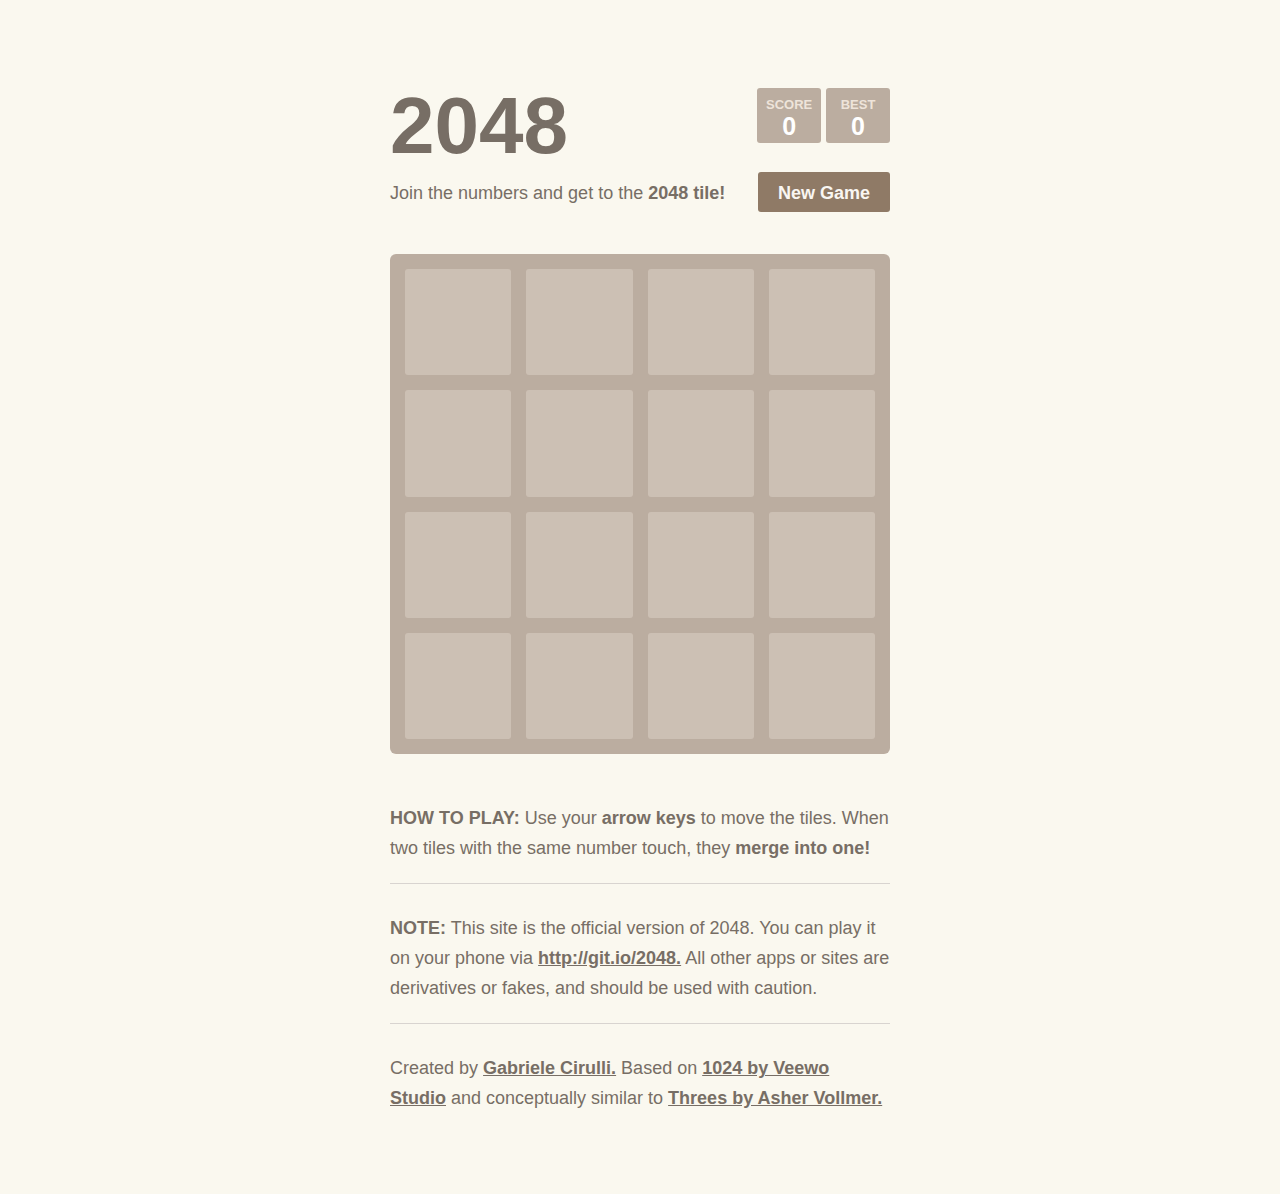
==== commit ebe1ce71: "123" ====
--- a/index.html
+++ b/index.html
@@ -1,78 +1,99 @@
-<!doctype html>
+<!DOCTYPE html>
 <html>
-  <head>
-    <meta charset="utf-8">
-    <meta http-equiv="X-UA-Compatible" content="chrome=1">
-    <title>2048 by rte</title>
-    <link rel="stylesheet" href="stylesheets/styles.css">
-    <link rel="stylesheet" href="stylesheets/pygment_trac.css">
-    <script src="https://ajax.googleapis.com/ajax/libs/jquery/1.7.1/jquery.min.js"></script>
-    <script src="javascripts/respond.js"></script>
-    <!--[if lt IE 9]>
-      <script src="//html5shiv.googlecode.com/svn/trunk/html5.js"></script>
-    <![endif]-->
-    <!--[if lt IE 8]>
-    <link rel="stylesheet" href="stylesheets/ie.css">
-    <![endif]-->
-    <meta name="viewport" content="width=device-width, initial-scale=1, user-scalable=no">
+<head>
+  <meta charset="utf-8">
+  <title>2048</title>
 
-  </head>
-  <body>
-      <div id="header">
-        <nav>
-          <li class="fork"><a href="https://github.com/rte/2048">View On GitHub</a></li>
-          <li class="downloads"><a href="https://github.com/rte/2048/zipball/master">ZIP</a></li>
-          <li class="downloads"><a href="https://github.com/rte/2048/tarball/master">TAR</a></li>
-          <li class="title">DOWNLOADS</li>
-        </nav>
-      </div><!-- end header -->
+  <link href="style/main.css" rel="stylesheet" type="text/css">
+  <link rel="shortcut icon" href="favicon.ico">
+  <link rel="apple-touch-icon" href="meta/apple-touch-icon.png">
+  <link rel="apple-touch-startup-image" href="meta/apple-touch-startup-image-640x1096.png" media="(device-width: 320px) and (device-height: 568px) and (-webkit-device-pixel-ratio: 2)"> <!-- iPhone 5+ -->
+  <link rel="apple-touch-startup-image" href="meta/apple-touch-startup-image-640x920.png"  media="(device-width: 320px) and (device-height: 480px) and (-webkit-device-pixel-ratio: 2)"> <!-- iPhone, retina -->
+  <meta name="apple-mobile-web-app-capable" content="yes">
+  <meta name="apple-mobile-web-app-status-bar-style" content="black">
 
-    <div class="wrapper">
+  <meta name="HandheldFriendly" content="True">
+  <meta name="MobileOptimized" content="320">
+  <meta name="viewport" content="width=device-width, target-densitydpi=160dpi, initial-scale=1.0, maximum-scale=1, user-scalable=no, minimal-ui">
+</head>
+<body>
+  <div class="container">
+    <div class="heading">
+      <h1 class="title">2048</h1>
+      <div class="scores-container">
+        <div class="score-container">0</div>
+        <div class="best-container">0</div>
+      </div>
+    </div>
 
-      <section>
-        <div id="title">
-          <h1>2048</h1>
-          <p>A small clone of 1024 (https://play.google.com/store/apps/details?id=com.veewo.a1024)</p>
-          <hr>
-          <span class="credits left">Project maintained by <a href="https://github.com/rte">rte</a></span>
-          <span class="credits right">Hosted on GitHub Pages &mdash; Theme by <a href="https://twitter.com/michigangraham">mattgraham</a></span>
+    <div class="above-game">
+      <p class="game-intro">Join the numbers and get to the <strong>2048 tile!</strong></p>
+      <a class="restart-button">New Game</a>
+    </div>
+
+    <div class="game-container">
+      <div class="game-message">
+        <p></p>
+        <div class="lower">
+	        <a class="keep-playing-button">Keep going</a>
+          <a class="retry-button">Try again</a>
         </div>
+      </div>
 
-        <h3>
-<a name="welcome-to-github-pages" class="anchor" href="#welcome-to-github-pages"><span class="octicon octicon-link"></span></a>Welcome to GitHub Pages.</h3>
+      <div class="grid-container">
+        <div class="grid-row">
+          <div class="grid-cell"></div>
+          <div class="grid-cell"></div>
+          <div class="grid-cell"></div>
+          <div class="grid-cell"></div>
+        </div>
+        <div class="grid-row">
+          <div class="grid-cell"></div>
+          <div class="grid-cell"></div>
+          <div class="grid-cell"></div>
+          <div class="grid-cell"></div>
+        </div>
+        <div class="grid-row">
+          <div class="grid-cell"></div>
+          <div class="grid-cell"></div>
+          <div class="grid-cell"></div>
+          <div class="grid-cell"></div>
+        </div>
+        <div class="grid-row">
+          <div class="grid-cell"></div>
+          <div class="grid-cell"></div>
+          <div class="grid-cell"></div>
+          <div class="grid-cell"></div>
+        </div>
+      </div>
 
-<p>This automatic page generator is the easiest way to create beautiful pages for all of your projects. Author your page content here using GitHub Flavored Markdown, select a template crafted by a designer, and publish. After your page is generated, you can check out the new branch:</p>
+      <div class="tile-container">
 
-<pre><code>$ cd your_repo_root/repo_name
-$ git fetch origin
-$ git checkout gh-pages
-</code></pre>
+      </div>
+    </div>
 
-<p>If you're using the GitHub for Mac, simply sync your repository and you'll see the new branch.</p>
+    <p class="game-explanation">
+      <strong class="important">How to play:</strong> Use your <strong>arrow keys</strong> to move the tiles. When two tiles with the same number touch, they <strong>merge into one!</strong>
+    </p>
+    <hr>
+    <p>
+    <strong class="important">Note:</strong> This site is the official version of 2048. You can play it on your phone via <a href="http://git.io/2048">http://git.io/2048.</a> All other apps or sites are derivatives or fakes, and should be used with caution.
+    </p>
+    <hr>
+    <p>
+    Created by <a href="http://gabrielecirulli.com" target="_blank">Gabriele Cirulli.</a> Based on <a href="https://itunes.apple.com/us/app/1024!/id823499224" target="_blank">1024 by Veewo Studio</a> and conceptually similar to <a href="http://asherv.com/threes/" target="_blank">Threes by Asher Vollmer.</a>
+    </p>
+  </div>
 
-<h3>
-<a name="designer-templates" class="anchor" href="#designer-templates"><span class="octicon octicon-link"></span></a>Designer Templates</h3>
-
-<p>We've crafted some handsome templates for you to use. Go ahead and continue to layouts to browse through them. You can easily go back to edit your page before publishing. After publishing your page, you can revisit the page generator and switch to another theme. Your Page content will be preserved if it remained markdown format.</p>
-
-<h3>
-<a name="rather-drive-stick" class="anchor" href="#rather-drive-stick"><span class="octicon octicon-link"></span></a>Rather Drive Stick?</h3>
-
-<p>If you prefer to not use the automatic generator, push a branch named <code>gh-pages</code> to your repository to create a page manually. In addition to supporting regular HTML content, GitHub Pages support Jekyll, a simple, blog aware static site generator written by our own Tom Preston-Werner. Jekyll makes it easy to create site-wide headers and footers without having to copy them across every page. It also offers intelligent blog support and other advanced templating features.</p>
-
-<h3>
-<a name="authors-and-contributors" class="anchor" href="#authors-and-contributors"><span class="octicon octicon-link"></span></a>Authors and Contributors</h3>
-
-<p>You can <a href="https://github.com/blog/821" class="user-mention">@mention</a> a GitHub username to generate a link to their profile. The resulting <code>&lt;a&gt;</code> element will link to the contributor's GitHub Profile. For example: In 2007, Chris Wanstrath (<a href="https://github.com/defunkt" class="user-mention">@defunkt</a>), PJ Hyett (<a href="https://github.com/pjhyett" class="user-mention">@pjhyett</a>), and Tom Preston-Werner (<a href="https://github.com/mojombo" class="user-mention">@mojombo</a>) founded GitHub.</p>
-
-<h3>
-<a name="support-or-contact" class="anchor" href="#support-or-contact"><span class="octicon octicon-link"></span></a>Support or Contact</h3>
-
-<p>Having trouble with Pages? Check out the documentation at <a href="http://help.github.com/pages">http://help.github.com/pages</a> or contact <a href="mailto:support@github.com">support@github.com</a> and we’ll help you sort it out.</p>
-      </section>
-
-    </div>
-    <!--[if !IE]><script>fixScale(document);</script><![endif]-->
-    
-  </body>
-</html>+  <script src="js/bind_polyfill.js"></script>
+  <script src="js/classlist_polyfill.js"></script>
+  <script src="js/animframe_polyfill.js"></script>
+  <script src="js/keyboard_input_manager.js"></script>
+  <script src="js/html_actuator.js"></script>
+  <script src="js/grid.js"></script>
+  <script src="js/tile.js"></script>
+  <script src="js/local_storage_manager.js"></script>
+  <script src="js/game_manager.js"></script>
+  <script src="js/application.js"></script>
+</body>
+</html>
--- a/style/main.css
+++ b/style/main.css
@@ -0,0 +1,723 @@
+@import url(fonts/clear-sans.css);
+html, body {
+  margin: 0;
+  padding: 0;
+  background: #faf8ef;
+  color: #776e65;
+  font-family: "Clear Sans", "Helvetica Neue", Arial, sans-serif;
+  font-size: 18px; }
+
+body {
+  margin: 80px 0; }
+
+.heading:after {
+  content: "";
+  display: block;
+  clear: both; }
+
+h1.title {
+  font-size: 80px;
+  font-weight: bold;
+  margin: 0;
+  display: block;
+  float: left; }
+
+@-webkit-keyframes move-up {
+  0% {
+    top: 25px;
+    opacity: 1; }
+
+  100% {
+    top: -50px;
+    opacity: 0; } }
+@-moz-keyframes move-up {
+  0% {
+    top: 25px;
+    opacity: 1; }
+
+  100% {
+    top: -50px;
+    opacity: 0; } }
+@keyframes move-up {
+  0% {
+    top: 25px;
+    opacity: 1; }
+
+  100% {
+    top: -50px;
+    opacity: 0; } }
+.scores-container {
+  float: right;
+  text-align: right; }
+
+.score-container, .best-container {
+  position: relative;
+  display: inline-block;
+  background: #bbada0;
+  padding: 15px 25px;
+  font-size: 25px;
+  height: 25px;
+  line-height: 47px;
+  font-weight: bold;
+  border-radius: 3px;
+  color: white;
+  margin-top: 8px;
+  text-align: center; }
+  .score-container:after, .best-container:after {
+    position: absolute;
+    width: 100%;
+    top: 10px;
+    left: 0;
+    text-transform: uppercase;
+    font-size: 13px;
+    line-height: 13px;
+    text-align: center;
+    color: #eee4da; }
+  .score-container .score-addition, .best-container .score-addition {
+    position: absolute;
+    right: 30px;
+    color: red;
+    font-size: 25px;
+    line-height: 25px;
+    font-weight: bold;
+    color: rgba(119, 110, 101, 0.9);
+    z-index: 100;
+    -webkit-animation: move-up 600ms ease-in;
+    -moz-animation: move-up 600ms ease-in;
+    animation: move-up 600ms ease-in;
+    -webkit-animation-fill-mode: both;
+    -moz-animation-fill-mode: both;
+    animation-fill-mode: both; }
+
+.score-container:after {
+  content: "Score"; }
+
+.best-container:after {
+  content: "Best"; }
+
+p {
+  margin-top: 0;
+  margin-bottom: 10px;
+  line-height: 1.65; }
+
+a {
+  color: #776e65;
+  font-weight: bold;
+  text-decoration: underline;
+  cursor: pointer; }
+
+strong.important {
+  text-transform: uppercase; }
+
+hr {
+  border: none;
+  border-bottom: 1px solid #d8d4d0;
+  margin-top: 20px;
+  margin-bottom: 30px; }
+
+.container {
+  width: 500px;
+  margin: 0 auto; }
+
+@-webkit-keyframes fade-in {
+  0% {
+    opacity: 0; }
+
+  100% {
+    opacity: 1; } }
+@-moz-keyframes fade-in {
+  0% {
+    opacity: 0; }
+
+  100% {
+    opacity: 1; } }
+@keyframes fade-in {
+  0% {
+    opacity: 0; }
+
+  100% {
+    opacity: 1; } }
+.game-container {
+  margin-top: 40px;
+  position: relative;
+  padding: 15px;
+  cursor: default;
+  -webkit-touch-callout: none;
+  -ms-touch-callout: none;
+  -webkit-user-select: none;
+  -moz-user-select: none;
+  -ms-user-select: none;
+  -ms-touch-action: none;
+  touch-action: none;
+  background: #bbada0;
+  border-radius: 6px;
+  width: 500px;
+  height: 500px;
+  -webkit-box-sizing: border-box;
+  -moz-box-sizing: border-box;
+  box-sizing: border-box; }
+  .game-container .game-message {
+    display: none;
+    position: absolute;
+    top: 0;
+    right: 0;
+    bottom: 0;
+    left: 0;
+    background: rgba(238, 228, 218, 0.5);
+    z-index: 100;
+    text-align: center;
+    -webkit-animation: fade-in 800ms ease 1200ms;
+    -moz-animation: fade-in 800ms ease 1200ms;
+    animation: fade-in 800ms ease 1200ms;
+    -webkit-animation-fill-mode: both;
+    -moz-animation-fill-mode: both;
+    animation-fill-mode: both; }
+    .game-container .game-message p {
+      font-size: 60px;
+      font-weight: bold;
+      height: 60px;
+      line-height: 60px;
+      margin-top: 222px; }
+    .game-container .game-message .lower {
+      display: block;
+      margin-top: 59px; }
+    .game-container .game-message a {
+      display: inline-block;
+      background: #8f7a66;
+      border-radius: 3px;
+      padding: 0 20px;
+      text-decoration: none;
+      color: #f9f6f2;
+      height: 40px;
+      line-height: 42px;
+      margin-left: 9px; }
+      .game-container .game-message a.keep-playing-button {
+        display: none; }
+    .game-container .game-message.game-won {
+      background: rgba(237, 194, 46, 0.5);
+      color: #f9f6f2; }
+      .game-container .game-message.game-won a.keep-playing-button {
+        display: inline-block; }
+    .game-container .game-message.game-won, .game-container .game-message.game-over {
+      display: block; }
+
+.grid-container {
+  position: absolute;
+  z-index: 1; }
+
+.grid-row {
+  margin-bottom: 15px; }
+  .grid-row:last-child {
+    margin-bottom: 0; }
+  .grid-row:after {
+    content: "";
+    display: block;
+    clear: both; }
+
+.grid-cell {
+  width: 106.25px;
+  height: 106.25px;
+  margin-right: 15px;
+  float: left;
+  border-radius: 3px;
+  background: rgba(238, 228, 218, 0.35); }
+  .grid-cell:last-child {
+    margin-right: 0; }
+
+.tile-container {
+  position: absolute;
+  z-index: 2; }
+
+.tile, .tile .tile-inner {
+  width: 107px;
+  height: 107px;
+  line-height: 116.25px; }
+.tile.tile-position-1-1 {
+  -webkit-transform: translate(0px, 0px);
+  -moz-transform: translate(0px, 0px);
+  transform: translate(0px, 0px); }
+.tile.tile-position-1-2 {
+  -webkit-transform: translate(0px, 121px);
+  -moz-transform: translate(0px, 121px);
+  transform: translate(0px, 121px); }
+.tile.tile-position-1-3 {
+  -webkit-transform: translate(0px, 242px);
+  -moz-transform: translate(0px, 242px);
+  transform: translate(0px, 242px); }
+.tile.tile-position-1-4 {
+  -webkit-transform: translate(0px, 363px);
+  -moz-transform: translate(0px, 363px);
+  transform: translate(0px, 363px); }
+.tile.tile-position-2-1 {
+  -webkit-transform: translate(121px, 0px);
+  -moz-transform: translate(121px, 0px);
+  transform: translate(121px, 0px); }
+.tile.tile-position-2-2 {
+  -webkit-transform: translate(121px, 121px);
+  -moz-transform: translate(121px, 121px);
+  transform: translate(121px, 121px); }
+.tile.tile-position-2-3 {
+  -webkit-transform: translate(121px, 242px);
+  -moz-transform: translate(121px, 242px);
+  transform: translate(121px, 242px); }
+.tile.tile-position-2-4 {
+  -webkit-transform: translate(121px, 363px);
+  -moz-transform: translate(121px, 363px);
+  transform: translate(121px, 363px); }
+.tile.tile-position-3-1 {
+  -webkit-transform: translate(242px, 0px);
+  -moz-transform: translate(242px, 0px);
+  transform: translate(242px, 0px); }
+.tile.tile-position-3-2 {
+  -webkit-transform: translate(242px, 121px);
+  -moz-transform: translate(242px, 121px);
+  transform: translate(242px, 121px); }
+.tile.tile-position-3-3 {
+  -webkit-transform: translate(242px, 242px);
+  -moz-transform: translate(242px, 242px);
+  transform: translate(242px, 242px); }
+.tile.tile-position-3-4 {
+  -webkit-transform: translate(242px, 363px);
+  -moz-transform: translate(242px, 363px);
+  transform: translate(242px, 363px); }
+.tile.tile-position-4-1 {
+  -webkit-transform: translate(363px, 0px);
+  -moz-transform: translate(363px, 0px);
+  transform: translate(363px, 0px); }
+.tile.tile-position-4-2 {
+  -webkit-transform: translate(363px, 121px);
+  -moz-transform: translate(363px, 121px);
+  transform: translate(363px, 121px); }
+.tile.tile-position-4-3 {
+  -webkit-transform: translate(363px, 242px);
+  -moz-transform: translate(363px, 242px);
+  transform: translate(363px, 242px); }
+.tile.tile-position-4-4 {
+  -webkit-transform: translate(363px, 363px);
+  -moz-transform: translate(363px, 363px);
+  transform: translate(363px, 363px); }
+
+.tile {
+  position: absolute;
+  -webkit-transition: 100ms ease-in-out;
+  -moz-transition: 100ms ease-in-out;
+  transition: 100ms ease-in-out;
+  -webkit-transition-property: -webkit-transform;
+  -moz-transition-property: -moz-transform;
+  transition-property: transform; }
+  .tile .tile-inner {
+    border-radius: 3px;
+    background: #eee4da;
+    text-align: center;
+    font-weight: bold;
+    z-index: 10;
+    font-size: 55px; }
+  .tile.tile-2 .tile-inner {
+    /*background: #eee4da;*/
+    background: url(../style/my/1.jpg);
+    box-shadow: 0 0 30px 10px rgba(243, 215, 116, 0), inset 0 0 0 1px rgba(255, 255, 255, 0); }
+  .tile.tile-4 .tile-inner {
+    /*background: #ede0c8;*/
+    background: url(../style/my/2.jpg);
+    box-shadow: 0 0 30px 10px rgba(243, 215, 116, 0), inset 0 0 0 1px rgba(255, 255, 255, 0); }
+  .tile.tile-8 .tile-inner {
+    color: #f9f6f2;
+    /*background: #f2b179;*/
+    background: url(../style/my/3.jpg); }
+  .tile.tile-16 .tile-inner {
+    color: #f9f6f2;
+    /*background: #f59563;*/
+    background: url(../style/my/4.jpg); }
+  .tile.tile-32 .tile-inner {
+    color: #f9f6f2;
+   /*background: #f67c5f;*/ 
+    background: url(../style/my/5.jpg);}
+  .tile.tile-64 .tile-inner {
+    color: #f9f6f2;
+    /*background: #f65e3b;*/
+    background: url(../style/my/6.jpg); }
+  .tile.tile-128 .tile-inner {
+    color: #f9f6f2;
+    /*background: #edcf72;*/
+    background: url(../style/my/7.jpg);
+    box-shadow: 0 0 30px 10px rgba(243, 215, 116, 0.2381), inset 0 0 0 1px rgba(255, 255, 255, 0.14286);
+    font-size: 45px; }
+    @media screen and (max-width: 520px) {
+      .tile.tile-128 .tile-inner {
+        font-size: 25px; } }
+  .tile.tile-256 .tile-inner {
+    color: #f9f6f2;
+   /*background: #edcc61;*/
+    background: url(../style/my/8.jpg);
+    box-shadow: 0 0 30px 10px rgba(243, 215, 116, 0.31746), inset 0 0 0 1px rgba(255, 255, 255, 0.19048);
+    font-size: 45px; }
+    @media screen and (max-width: 520px) {
+      .tile.tile-256 .tile-inner {
+        font-size: 25px; } }
+  .tile.tile-512 .tile-inner {
+    color: #f9f6f2;
+   /* background: #edc850;*/
+    background: url(../style/my/9.jpg);
+    box-shadow: 0 0 30px 10px rgba(243, 215, 116, 0.39683), inset 0 0 0 1px rgba(255, 255, 255, 0.2381);
+    font-size: 45px; }
+    @media screen and (max-width: 520px) {
+      .tile.tile-512 .tile-inner {
+        font-size: 25px; } }
+  .tile.tile-1024 .tile-inner {
+    color: #f9f6f2;
+   /* background: #edc53f;*/
+    background: url(../style/my/10.jpg);
+    box-shadow: 0 0 30px 10px rgba(243, 215, 116, 0.47619), inset 0 0 0 1px rgba(255, 255, 255, 0.28571);
+    font-size: 35px; }
+    @media screen and (max-width: 520px) {
+      .tile.tile-1024 .tile-inner {
+        font-size: 15px; } }
+  .tile.tile-2048 .tile-inner {
+    color: #f9f6f2;
+   /*background: #edc22e;*/
+    background: url(../style/my/11.jpg);
+    box-shadow: 0 0 30px 10px rgba(243, 215, 116, 0.55556), inset 0 0 0 1px rgba(255, 255, 255, 0.33333);
+    font-size: 35px; }
+    @media screen and (max-width: 520px) {
+      .tile.tile-2048 .tile-inner {
+        font-size: 15px; } }
+  .tile.tile-super .tile-inner {
+    color: #f9f6f2;
+    //background: #3c3a32;
+    background: url(../style/my/12.jpg);
+    font-size: 30px; }
+    @media screen and (max-width: 520px) {
+      .tile.tile-super .tile-inner {
+        font-size: 10px; } }
+
+@-webkit-keyframes appear {
+  0% {
+    opacity: 0;
+    -webkit-transform: scale(0);
+    -moz-transform: scale(0);
+    transform: scale(0); }
+
+  100% {
+    opacity: 1;
+    -webkit-transform: scale(1);
+    -moz-transform: scale(1);
+    transform: scale(1); } }
+@-moz-keyframes appear {
+  0% {
+    opacity: 0;
+    -webkit-transform: scale(0);
+    -moz-transform: scale(0);
+    transform: scale(0); }
+
+  100% {
+    opacity: 1;
+    -webkit-transform: scale(1);
+    -moz-transform: scale(1);
+    transform: scale(1); } }
+@keyframes appear {
+  0% {
+    opacity: 0;
+    -webkit-transform: scale(0);
+    -moz-transform: scale(0);
+    transform: scale(0); }
+
+  100% {
+    opacity: 1;
+    -webkit-transform: scale(1);
+    -moz-transform: scale(1);
+    transform: scale(1); } }
+.tile-new .tile-inner {
+  -webkit-animation: appear 200ms ease 100ms;
+  -moz-animation: appear 200ms ease 100ms;
+  animation: appear 200ms ease 100ms;
+  -webkit-animation-fill-mode: backwards;
+  -moz-animation-fill-mode: backwards;
+  animation-fill-mode: backwards; }
+
+@-webkit-keyframes pop {
+  0% {
+    -webkit-transform: scale(0);
+    -moz-transform: scale(0);
+    transform: scale(0); }
+
+  50% {
+    -webkit-transform: scale(1.2);
+    -moz-transform: scale(1.2);
+    transform: scale(1.2); }
+
+  100% {
+    -webkit-transform: scale(1);
+    -moz-transform: scale(1);
+    transform: scale(1); } }
+@-moz-keyframes pop {
+  0% {
+    -webkit-transform: scale(0);
+    -moz-transform: scale(0);
+    transform: scale(0); }
+
+  50% {
+    -webkit-transform: scale(1.2);
+    -moz-transform: scale(1.2);
+    transform: scale(1.2); }
+
+  100% {
+    -webkit-transform: scale(1);
+    -moz-transform: scale(1);
+    transform: scale(1); } }
+@keyframes pop {
+  0% {
+    -webkit-transform: scale(0);
+    -moz-transform: scale(0);
+    transform: scale(0); }
+
+  50% {
+    -webkit-transform: scale(1.2);
+    -moz-transform: scale(1.2);
+    transform: scale(1.2); }
+
+  100% {
+    -webkit-transform: scale(1);
+    -moz-transform: scale(1);
+    transform: scale(1); } }
+.tile-merged .tile-inner {
+  z-index: 20;
+  -webkit-animation: pop 200ms ease 100ms;
+  -moz-animation: pop 200ms ease 100ms;
+  animation: pop 200ms ease 100ms;
+  -webkit-animation-fill-mode: backwards;
+  -moz-animation-fill-mode: backwards;
+  animation-fill-mode: backwards; }
+
+.above-game:after {
+  content: "";
+  display: block;
+  clear: both; }
+
+.game-intro {
+  float: left;
+  line-height: 42px;
+  margin-bottom: 0; }
+
+.restart-button {
+  display: inline-block;
+  background: #8f7a66;
+  border-radius: 3px;
+  padding: 0 20px;
+  text-decoration: none;
+  color: #f9f6f2;
+  height: 40px;
+  line-height: 42px;
+  display: block;
+  text-align: center;
+  float: right; }
+
+.game-explanation {
+  margin-top: 50px; }
+
+@media screen and (max-width: 520px) {
+  html, body {
+    font-size: 15px; }
+
+  body {
+    margin: 20px 0;
+    padding: 0 20px; }
+
+  h1.title {
+    font-size: 27px;
+    margin-top: 15px; }
+
+  .container {
+    width: 280px;
+    margin: 0 auto; }
+
+  .score-container, .best-container {
+    margin-top: 0;
+    padding: 15px 10px;
+    min-width: 40px; }
+
+  .heading {
+    margin-bottom: 10px; }
+
+  .game-intro {
+    width: 55%;
+    display: block;
+    box-sizing: border-box;
+    line-height: 1.65; }
+
+  .restart-button {
+    width: 42%;
+    padding: 0;
+    display: block;
+    box-sizing: border-box;
+    margin-top: 2px; }
+
+  .game-container {
+    margin-top: 17px;
+    position: relative;
+    padding: 10px;
+    cursor: default;
+    -webkit-touch-callout: none;
+    -ms-touch-callout: none;
+    -webkit-user-select: none;
+    -moz-user-select: none;
+    -ms-user-select: none;
+    -ms-touch-action: none;
+    touch-action: none;
+    background: #bbada0;
+    border-radius: 6px;
+    width: 280px;
+    height: 280px;
+    -webkit-box-sizing: border-box;
+    -moz-box-sizing: border-box;
+    box-sizing: border-box; }
+    .game-container .game-message {
+      display: none;
+      position: absolute;
+      top: 0;
+      right: 0;
+      bottom: 0;
+      left: 0;
+      background: rgba(238, 228, 218, 0.5);
+      z-index: 100;
+      text-align: center;
+      -webkit-animation: fade-in 800ms ease 1200ms;
+      -moz-animation: fade-in 800ms ease 1200ms;
+      animation: fade-in 800ms ease 1200ms;
+      -webkit-animation-fill-mode: both;
+      -moz-animation-fill-mode: both;
+      animation-fill-mode: both; }
+      .game-container .game-message p {
+        font-size: 60px;
+        font-weight: bold;
+        height: 60px;
+        line-height: 60px;
+        margin-top: 222px; }
+      .game-container .game-message .lower {
+        display: block;
+        margin-top: 59px; }
+      .game-container .game-message a {
+        display: inline-block;
+        background: #8f7a66;
+        border-radius: 3px;
+        padding: 0 20px;
+        text-decoration: none;
+        color: #f9f6f2;
+        height: 40px;
+        line-height: 42px;
+        margin-left: 9px; }
+        .game-container .game-message a.keep-playing-button {
+          display: none; }
+      .game-container .game-message.game-won {
+        background: rgba(237, 194, 46, 0.5);
+        color: #f9f6f2; }
+        .game-container .game-message.game-won a.keep-playing-button {
+          display: inline-block; }
+      .game-container .game-message.game-won, .game-container .game-message.game-over {
+        display: block; }
+
+  .grid-container {
+    position: absolute;
+    z-index: 1; }
+
+  .grid-row {
+    margin-bottom: 10px; }
+    .grid-row:last-child {
+      margin-bottom: 0; }
+    .grid-row:after {
+      content: "";
+      display: block;
+      clear: both; }
+
+  .grid-cell {
+    width: 57.5px;
+    height: 57.5px;
+    margin-right: 10px;
+    float: left;
+    border-radius: 3px;
+    background: rgba(238, 228, 218, 0.35); }
+    .grid-cell:last-child {
+      margin-right: 0; }
+
+  .tile-container {
+    position: absolute;
+    z-index: 2; }
+
+  .tile, .tile .tile-inner {
+    width: 58px;
+    height: 58px;
+    line-height: 67.5px; }
+  .tile.tile-position-1-1 {
+    -webkit-transform: translate(0px, 0px);
+    -moz-transform: translate(0px, 0px);
+    transform: translate(0px, 0px); }
+  .tile.tile-position-1-2 {
+    -webkit-transform: translate(0px, 67px);
+    -moz-transform: translate(0px, 67px);
+    transform: translate(0px, 67px); }
+  .tile.tile-position-1-3 {
+    -webkit-transform: translate(0px, 135px);
+    -moz-transform: translate(0px, 135px);
+    transform: translate(0px, 135px); }
+  .tile.tile-position-1-4 {
+    -webkit-transform: translate(0px, 202px);
+    -moz-transform: translate(0px, 202px);
+    transform: translate(0px, 202px); }
+  .tile.tile-position-2-1 {
+    -webkit-transform: translate(67px, 0px);
+    -moz-transform: translate(67px, 0px);
+    transform: translate(67px, 0px); }
+  .tile.tile-position-2-2 {
+    -webkit-transform: translate(67px, 67px);
+    -moz-transform: translate(67px, 67px);
+    transform: translate(67px, 67px); }
+  .tile.tile-position-2-3 {
+    -webkit-transform: translate(67px, 135px);
+    -moz-transform: translate(67px, 135px);
+    transform: translate(67px, 135px); }
+  .tile.tile-position-2-4 {
+    -webkit-transform: translate(67px, 202px);
+    -moz-transform: translate(67px, 202px);
+    transform: translate(67px, 202px); }
+  .tile.tile-position-3-1 {
+    -webkit-transform: translate(135px, 0px);
+    -moz-transform: translate(135px, 0px);
+    transform: translate(135px, 0px); }
+  .tile.tile-position-3-2 {
+    -webkit-transform: translate(135px, 67px);
+    -moz-transform: translate(135px, 67px);
+    transform: translate(135px, 67px); }
+  .tile.tile-position-3-3 {
+    -webkit-transform: translate(135px, 135px);
+    -moz-transform: translate(135px, 135px);
+    transform: translate(135px, 135px); }
+  .tile.tile-position-3-4 {
+    -webkit-transform: translate(135px, 202px);
+    -moz-transform: translate(135px, 202px);
+    transform: translate(135px, 202px); }
+  .tile.tile-position-4-1 {
+    -webkit-transform: translate(202px, 0px);
+    -moz-transform: translate(202px, 0px);
+    transform: translate(202px, 0px); }
+  .tile.tile-position-4-2 {
+    -webkit-transform: translate(202px, 67px);
+    -moz-transform: translate(202px, 67px);
+    transform: translate(202px, 67px); }
+  .tile.tile-position-4-3 {
+    -webkit-transform: translate(202px, 135px);
+    -moz-transform: translate(202px, 135px);
+    transform: translate(202px, 135px); }
+  .tile.tile-position-4-4 {
+    -webkit-transform: translate(202px, 202px);
+    -moz-transform: translate(202px, 202px);
+    transform: translate(202px, 202px); }
+
+  .tile .tile-inner {
+    font-size: 35px; }
+
+  .game-message p {
+    font-size: 30px !important;
+    height: 30px !important;
+    line-height: 30px !important;
+    margin-top: 90px !important; }
+  .game-message .lower {
+    margin-top: 30px !important; } }
